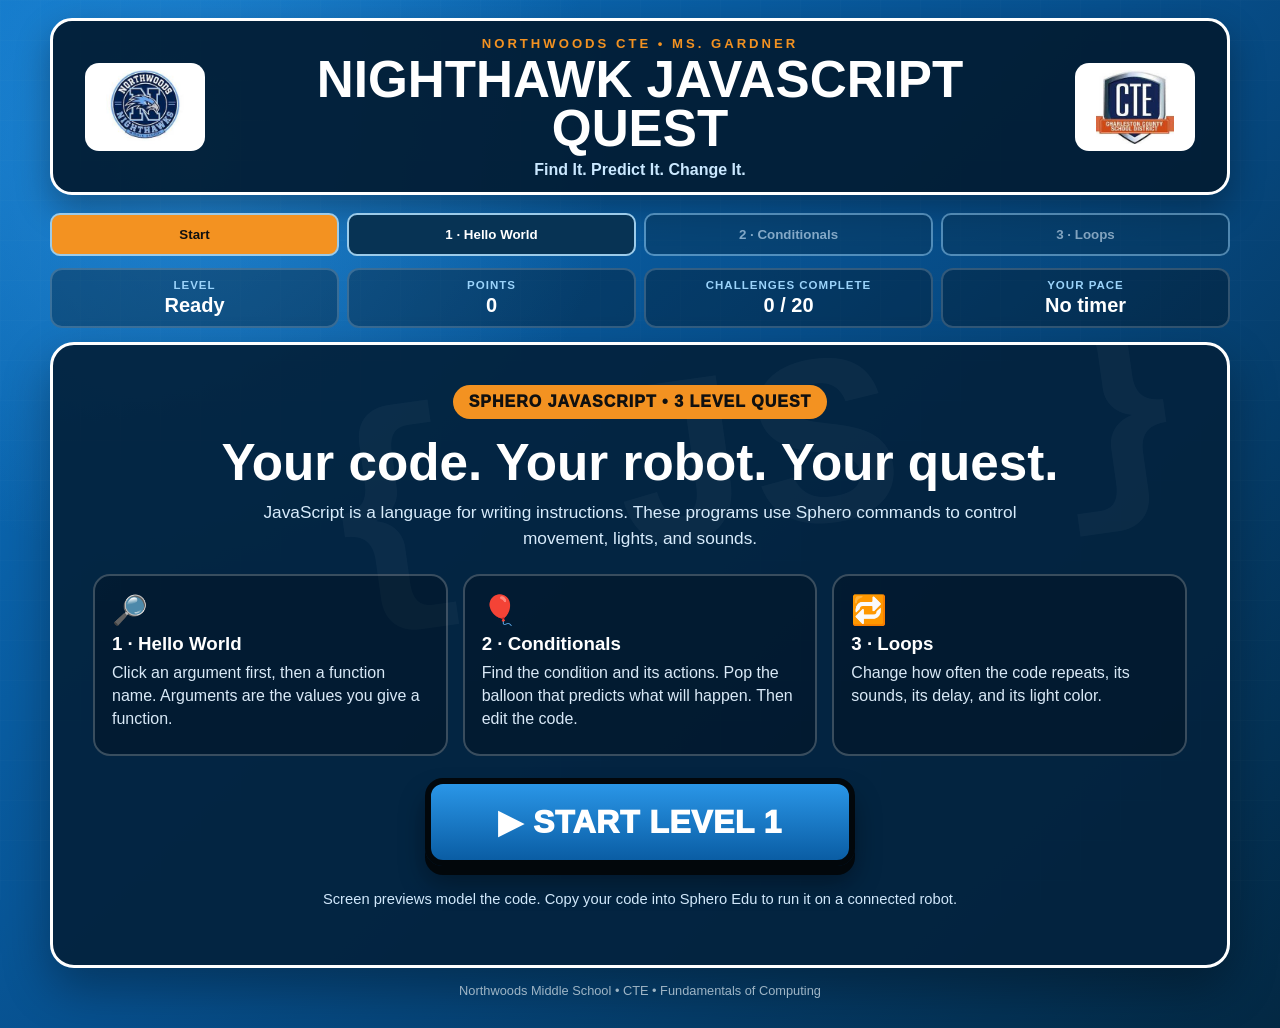
==== Preview.html @ 7b6bb294 "Add files via upload" ====
<!DOCTYPE html>
<html lang="en"><head><meta charset="UTF-8"><meta name="viewport" content="width=device-width, initial-scale=1"><title>Nighthawk JavaScript Quest</title><style>:root {
  --blue:#116ab7; --blue2:#2a91df; --navy:#052d52; --deep:#031d35; --white:#fff;
  --silver:#dce8f3; --orange:#f39221; --green:#28be73; --red:#ec5353; --black:#050b12;
}
*{box-sizing:border-box} html,body{margin:0;min-height:100%;font-family:Arial,Helvetica,sans-serif}
body{color:var(--white);background:radial-gradient(circle at 15% 15%,rgba(54,157,235,.5),transparent 30%),linear-gradient(135deg,#0d74c5 0%,#07508e 48%,#032843 100%);min-height:100vh}
body:before{content:"";position:fixed;inset:0;pointer-events:none;opacity:.12;background-image:linear-gradient(rgba(255,255,255,.13) 1px,transparent 1px),linear-gradient(90deg,rgba(255,255,255,.13) 1px,transparent 1px);background-size:40px 40px}
.app-shell{width:min(1180px,95vw);margin:0 auto;padding:18px 0 30px;position:relative;z-index:1}
.brand-bar{display:grid;grid-template-columns:140px 1fr 140px;gap:20px;align-items:center;background:rgba(3,29,53,.94);border:3px solid #fff;border-radius:22px;padding:13px 22px;margin-bottom:18px;box-shadow:0 14px 35px rgba(0,0,0,.32)}
.brand-logo{width:120px;height:88px;object-fit:contain;background:#fff;border-radius:14px;padding:7px;justify-self:center}.brand-title{text-align:center}.eyebrow{font-size:.82rem;letter-spacing:3px;color:var(--orange);font-weight:900}.brand-title h1{font-size:clamp(2rem,4vw,3.5rem);line-height:.95;margin:4px 0}.brand-title p{margin:8px 0 0;color:#cae8ff;font-weight:800}
.screen{display:none}.screen.active{display:block;animation:fade .28s ease}.panel{position:relative;overflow:hidden;background:rgba(4,35,63,.95);border:3px solid #fff;border-radius:24px;padding:clamp(20px,3.5vw,40px);box-shadow:0 20px 48px rgba(0,0,0,.32)}
.hero-panel{text-align:center}.watermark{position:absolute;right:3%;top:0;font:900 clamp(8rem,19vw,16rem)/1 monospace;color:rgba(255,255,255,.035);transform:rotate(-8deg)}.hero-panel>*:not(.watermark){position:relative;z-index:1}.pill{display:inline-block;background:var(--orange);color:#101010;font-weight:1000;border-radius:999px;padding:8px 16px;letter-spacing:1px}.hero-panel h2,.result-panel h2{font-size:clamp(2rem,4vw,3.2rem);margin:14px 0 8px}.lead{max-width:760px;margin:0 auto 22px;color:#d8ecfc;font-size:1.08rem;line-height:1.5}
.how-grid{display:grid;grid-template-columns:repeat(3,1fr);gap:15px;text-align:left;margin:22px 0}.info-card{background:rgba(0,0,0,.25);border:2px solid rgba(255,255,255,.22);border-radius:17px;padding:17px}.info-icon{font-size:1.8rem}.info-card h3{margin:6px 0}.info-card p{color:#d9e9f7;line-height:1.42;margin:7px 0}code{background:#071622;color:#90d3ff;border:1px solid #3979a7;border-radius:6px;padding:2px 6px;font-weight:800}
.quest-roadmap{display:flex;align-items:center;justify-content:center;gap:12px;flex-wrap:wrap;margin:24px 0}.quest-roadmap>div{min-width:210px;background:rgba(0,0,0,.28);border:2px solid #7899b6;border-radius:14px;padding:12px}.quest-roadmap strong,.quest-roadmap span,.quest-roadmap small{display:block}.quest-roadmap strong{color:#8fd1ff;font-size:.8rem;letter-spacing:1px}.quest-roadmap span{font-weight:900;margin:4px 0}.quest-roadmap small{color:#c8deef}.quest-roadmap>b{font-size:1.7rem}
.primary-btn{min-width:min(430px,90%);border:6px solid #02070b;border-radius:18px;background:linear-gradient(#2a96e7,#0a5da4);color:#fff;font-size:clamp(1.35rem,2.8vw,2rem);font-weight:1000;padding:19px 42px;cursor:pointer;box-shadow:0 9px 0 #02070b,0 17px 26px rgba(0,0,0,.35);letter-spacing:.5px}.primary-btn:hover{filter:brightness(1.12);transform:translateY(-2px)}.pulse{animation:pulse 1.45s infinite}
.hud{display:grid;grid-template-columns:repeat(5,1fr);gap:8px;margin-bottom:14px}.hud.four{grid-template-columns:repeat(4,1fr)}.hud>div{background:rgba(0,0,0,.3);border:2px solid rgba(255,255,255,.18);border-radius:12px;text-align:center;padding:9px}.hud span,.hud strong{display:block}.hud span{color:#9bd3fa;font-size:.72rem;font-weight:900;letter-spacing:1px}.hud strong{font-size:1.25rem;margin-top:3px}
.level-heading{text-align:center;margin-bottom:14px}.level-heading h2{margin:10px 0 5px;font-size:clamp(1.6rem,3vw,2.5rem)}.level-heading p{margin:0 auto;color:#d6e8f7;max-width:840px;line-height:1.45}.level-heading.compact{margin-bottom:18px}
.tag-arena{height:min(520px,58vh);min-height:390px;position:relative;overflow:hidden;background:linear-gradient(rgba(6,30,53,.65),rgba(2,17,31,.9));border:4px solid #a9c8df;border-radius:20px}.arena-watermark{position:absolute;inset:0;display:flex;align-items:center;justify-content:space-around;opacity:.055;pointer-events:none}.arena-watermark img{max-width:30%;max-height:55%;object-fit:contain}.falling-tag{position:absolute;top:-80px;padding:12px 18px;border-radius:13px;background:linear-gradient(#eaf7ff,#bfe3fb);color:#062944;border:3px solid #06121d;font-family:Consolas,monospace;font-size:clamp(1.05rem,2vw,1.45rem);font-weight:1000;cursor:pointer;box-shadow:0 7px 0 #06121d,0 12px 18px rgba(0,0,0,.3);user-select:none;z-index:2;animation-name:fall;animation-timing-function:linear;animation-fill-mode:forwards}.falling-tag:hover{filter:brightness(1.08);transform:scale(1.05)}.falling-tag.hit{background:#4ad68f;color:#042517;transform:scale(1.3);opacity:0;transition:.22s}.falling-tag.wrong{background:#ef6868;color:#fff;animation:none!important;transform:rotate(8deg);opacity:0;transition:.35s}.pop-text{position:absolute;font-weight:1000;font-size:1.25rem;z-index:4;pointer-events:none;animation:floatAway .7s ease forwards}.countdown{position:absolute;inset:0;display:flex;align-items:center;justify-content:center;font-size:clamp(5rem,14vw,10rem);font-weight:1000;color:#fff;text-shadow:0 7px 0 #06121d;z-index:10;pointer-events:none}.time-track,.progress-track{height:13px;background:#07131d;border:2px solid #a9c8df;border-radius:999px;overflow:hidden;margin-top:11px}.time-bar,.progress-bar{height:100%;width:100%;background:linear-gradient(90deg,#2cd07f,#42a8ec);transition:width .25s linear}
.code-board{background:#071622;border:4px solid #7995aa;border-radius:18px;padding:24px;max-width:900px;margin:0 auto;box-shadow:inset 0 0 30px rgba(0,0,0,.4)}.code-line{display:flex;flex-wrap:wrap;align-items:center;gap:4px;min-height:45px;padding-left:calc(var(--indent,0)*28px);font:700 clamp(1rem,2vw,1.3rem)/1.6 Consolas,monospace;color:#dbeeff}.code-text{white-space:pre}.code-token{border:2px solid #3a6887;background:#0c2a40;color:#8fd4ff;border-radius:8px;padding:3px 8px;cursor:pointer;font:inherit}.code-token:hover{background:#174a6b;transform:translateY(-1px)}.code-token.correct{background:#1d704c;border-color:#62e2a5;color:#fff}.code-token.wrong{background:#922f35;border-color:#ff8b91;color:#fff}.feedback{min-height:38px;text-align:center;margin-top:14px;font-size:1.08rem;font-weight:900}.feedback.good{color:#6ff2b1}.feedback.bad{color:#ff9696}
.builder-layout{display:grid;grid-template-columns:1.1fr .9fr;gap:18px}.mini-title{text-align:center;color:#a9dafc;letter-spacing:1px}.build-slots,.tile-bank{min-height:300px;background:#071622;border:3px solid #718da2;border-radius:17px;padding:18px}.build-slot{min-height:48px;margin:7px 0;border:2px dashed #5e829c;border-radius:9px;display:flex;align-items:center;padding:7px 12px;font:800 1.05rem Consolas,monospace;color:#b9d8ed}.build-slot.filled{border-style:solid;border-color:#2f86bd;background:#0d2e45;color:#aee1ff}.build-slot.static{border-style:solid;border-color:#314f63;color:#e9f6ff;background:#091d2b}.tile-bank{display:flex;align-content:flex-start;justify-content:center;gap:10px;flex-wrap:wrap}.code-tile{background:linear-gradient(#e9f7ff,#b9def6);color:#052844;border:3px solid #06121d;border-radius:11px;box-shadow:0 5px 0 #06121d;padding:12px 16px;font:900 1.05rem Consolas,monospace;cursor:pointer}.code-tile:hover{transform:translateY(-2px)}.code-tile.used{opacity:.22;pointer-events:none;box-shadow:none}.builder-actions{display:flex;justify-content:center;gap:10px;margin-top:10px}.small-btn{background:#173d59;color:white;border:2px solid #87b3d0;border-radius:10px;padding:9px 14px;font-weight:900;cursor:pointer}
.result-panel{text-align:center;max-width:900px;margin:0 auto}.result-icon{font-size:4.5rem}.result-stats{display:grid;grid-template-columns:repeat(3,1fr);gap:12px;margin:24px 0}.result-stats.four{grid-template-columns:repeat(4,1fr)}.result-stats>div{background:rgba(0,0,0,.28);border:2px solid #6b8ca5;border-radius:14px;padding:16px}.result-stats span,.result-stats strong{display:block}.result-stats span{color:#a9d9fa}.result-stats strong{font-size:1.6rem;margin-top:4px}.mastery-box{background:rgba(0,0,0,.25);border:2px solid #6f91aa;border-radius:15px;padding:14px;margin:20px 0 26px}.mastery-box h3{margin:0 0 8px}.mastery-box p{margin:0;color:#d8eafb;line-height:1.5}footer{text-align:center;padding:15px 0 0;color:#b9d3e6;font-size:.8rem}
@keyframes fall{from{top:-80px}to{top:calc(100% + 90px)}}@keyframes floatAway{0%{opacity:1;transform:translateY(0) scale(.8)}100%{opacity:0;transform:translateY(-65px) scale(1.35)}}@keyframes pulse{0%,100%{transform:scale(1);box-shadow:0 9px 0 #02070b,0 0 0 rgba(60,168,240,0)}50%{transform:scale(1.04);box-shadow:0 9px 0 #02070b,0 0 28px rgba(74,178,245,.85)}}@keyframes fade{from{opacity:0;transform:translateY(8px)}to{opacity:1;transform:none}}
@media(max-width:800px){.brand-bar{grid-template-columns:85px 1fr 85px;padding:10px}.brand-logo{width:76px;height:64px}.how-grid{grid-template-columns:1fr}.hud,.hud.four{grid-template-columns:repeat(2,1fr)}.builder-layout{grid-template-columns:1fr}.result-stats,.result-stats.four{grid-template-columns:repeat(2,1fr)}.tag-arena{height:55vh}.quest-roadmap>b{display:none}.primary-btn{min-width:90%}}
</style><style>[hidden]{display:none!important}.level-nav{display:flex;gap:8px;flex-wrap:wrap;margin:12px 0}.level-nav button,.actions button{cursor:pointer}.level-nav button{flex:1;background:#073354;border:2px solid #9ccbe9;color:white;border-radius:10px;padding:12px;font-weight:800}.level-nav button.active{background:#f39221;color:#101010}.level-nav button:disabled{opacity:.5;cursor:default}button:focus-visible,a:focus-visible,textarea:focus-visible,input:focus-visible,select:focus-visible{outline:3px solid #ffd65c;outline-offset:4px}.note{font-size:.92rem;color:#d1e8fb;line-height:1.5;margin-top:22px}.actions{display:flex;gap:12px;justify-content:center;flex-wrap:wrap;margin-top:20px}.actions .primary-btn{min-width:240px;font-size:1.25rem;padding:12px 22px;border-width:4px}.prompt{font-size:1.22rem;font-weight:800;background:#103d59;border-left:5px solid #f39221;border-radius:8px;padding:16px;margin:18px 0}.code-board{max-width:none;padding:20px;overflow-x:auto}.line{white-space:pre;min-height:38px;font:600 clamp(.87rem,1.5vw,1.08rem)/2 Consolas,monospace;display:block}.line-no{display:inline-block;width:30px;color:#7692a5;font-size:.85rem;user-select:none}.token{font:inherit;background:transparent;border:1px solid transparent;border-radius:5px;color:#dbeeff;padding:2px 4px;cursor:pointer}.token:hover{background:#164e6b;border-color:#9bd7ff}.token.correct{background:#185438;border-color:#65eba9}.token.wrong{background:#77313a;border-color:#ffadb3}.token.fn{color:#8ed7ff}.token.arg{color:#ffe59a}.token.kw{color:#f6a7ee}.concept{display:flex;gap:12px;flex-wrap:wrap;margin:18px 0}.concept>div{flex:1;min-width:200px;padding:15px;background:#071f32;border:1px solid #648eab;border-radius:12px;line-height:1.5}.concept strong{color:#ffd57f}.balloon-arena{position:relative;display:grid;grid-template-columns:repeat(3,1fr);gap:24px;padding:30px 20px 46px;background:#061e33;border:3px solid #88b0cb;border-radius:18px;margin-top:18px;overflow:hidden}.balloon-arena:before{content:"";position:absolute;inset:0;background:url([data-uri]) no-repeat 12% center/140px,url([data-uri]) no-repeat 90% center/140px;opacity:.055;pointer-events:none}.balloon{position:relative;min-height:158px;border:3px solid #d4eefe;border-radius:50% 50% 46% 46%;background:radial-gradient(circle at 30% 20%,#b7edff,#258fde 50%,#095487);color:white;padding:22px 20px;font:800 1rem/1.45 Arial;cursor:pointer;box-shadow:0 9px 20px #0006}.balloon:nth-child(2){background:radial-gradient(circle at 30% 20%,#ffb4ab,#d34c4e 50%,#831e40)}.balloon:nth-child(3){background:radial-gradient(circle at 30% 20%,#ffe8b3,#ca8b24 50%,#885d13)}.balloon:after{content:"";position:absolute;bottom:-29px;left:50%;height:25px;border-left:2px solid #cde7fa}.balloon:hover{transform:translateY(-4px)}.balloon.popped{background:#176941;transform:scale(.96);border-color:#7cf1b0}.balloon.wrong{border-color:#ff9696}.lab-grid{display:grid;grid-template-columns:1.3fr 1fr;gap:20px}.lab-card{background:#071f32;border:2px solid #648eab;border-radius:16px;padding:20px}.lab-card h3{margin:0 0 12px}textarea.editor{width:100%;min-height:295px;font:500 .97rem/1.7 Consolas,monospace;tab-size:2;resize:vertical;background:#061420;color:#e1efff;border:2px solid #83a9c5;border-radius:10px;padding:14px;white-space:pre}label{display:block;line-height:1.5;margin:10px 0 6px}input,select{font:inherit;border-radius:6px;padding:8px;border:2px solid #6a96b4;background:#08243a;color:#fff;max-width:100%}.fields{display:grid;grid-template-columns:repeat(2,1fr);gap:10px}.fields input{width:100%}.tasks{padding-left:24px;line-height:1.55}.tasks li{padding:6px 4px}.tasks .complete{color:#77edb0}.stage{position:relative;background:linear-gradient(#0e4166,#031a2e);min-height:160px;border:2px solid #80adcc;border-radius:15px;margin:12px 0;padding:20px;text-align:center}.robot{width:75px;height:75px;border:3px solid #fff;border-radius:50%;margin:0 auto 15px;box-shadow:inset -10px -12px 15px #0007,0 0 24px #55bfff77;background:#e7f6ff;display:grid;place-items:center;font:800 1rem Consolas;color:#08243a;transition:background .3s}.robot.rolling{animation:robot-roll 1s ease-in-out infinite}.sim-log{white-space:pre-wrap;color:#c9eaff;line-height:1.6;max-height:240px;overflow:auto;font:.92rem/1.6 Consolas,monospace}.lab-error{color:#ffb1b1;min-height:25px;line-height:1.5}.source-links{font-size:.9rem;line-height:1.7}.source-links a{color:#a9dcff}.quiz-counter{color:#a9dcff;font-weight:800}.loop-progress{display:flex;gap:8px;justify-content:center;flex-wrap:wrap}.loop-dot{background:#17415a;border:2px solid #779eb9;border-radius:50%;width:34px;height:34px;display:grid;place-items:center}.loop-dot.done{background:#237b50;border-color:#8aedb5}#reflection{width:100%;background:#061c30;color:#fff;border:2px solid #8db6d3;border-radius:9px;padding:12px;font:inherit}button:disabled{cursor:default;opacity:.6}@keyframes robot-roll{50%{transform:translateX(35px) rotate(35deg)}}@media(max-width:800px){.lab-grid{grid-template-columns:1fr}.balloon-arena{gap:10px;padding:25px 10px 38px}.balloon{font-size:.85rem;min-height:155px;padding:15px 8px}.brand-bar{gap:8px;grid-template-columns:60px 1fr 60px}.brand-logo{width:56px;height:56px}.brand-title h1{font-size:1.6rem}.eyebrow{letter-spacing:1px;font-size:.6rem}}@media(max-width:470px){.balloon-arena{grid-template-columns:1fr;gap:32px}.balloon{min-height:105px;border-radius:45%}.fields{grid-template-columns:1fr}}@media(prefers-reduced-motion:reduce){*,*:before,*:after{animation:none!important;transition:none!important}}
</style></head>
<body><main class="app-shell">
<header class="brand-bar"><img class="brand-logo" src="[data-uri]" alt="Northwoods Nighthawks"><div class="brand-title"><span class="eyebrow">NORTHWOODS CTE • MS. GARDNER</span><h1>NIGHTHAWK JAVASCRIPT QUEST</h1><p>Find It. Predict It. Change It.</p></div><img class="brand-logo" src="[data-uri]" alt="Career and Technical Education"></header>
<nav class="level-nav" aria-label="Quest levels"><button data-level="0">Start</button><button data-level="1">1 · Hello World</button><button data-level="2">2 · Conditionals</button><button data-level="3">3 · Loops</button></nav>
<div class="hud four"><div><span>LEVEL</span><strong id="levelStat">Ready</strong></div><div><span>POINTS</span><strong id="score">0</strong></div><div><span>CHALLENGES COMPLETE</span><strong id="done">0 / 20</strong></div><div><span>YOUR PACE</span><strong>No timer</strong></div></div>
<section id="home" class="panel hero-panel"><div class="watermark" aria-hidden="true">{ JS }</div><span class="pill">SPHERO JAVASCRIPT • 3 LEVEL QUEST</span><h2>Your code. Your robot. Your quest.</h2><p class="lead">JavaScript is a language for writing instructions. These programs use Sphero commands to control movement, lights, and sounds.</p><div class="how-grid"><article class="info-card"><div class="info-icon">🔎</div><h3>1 · Hello World</h3><p>Click an argument first, then a function name. Arguments are the values you give a function.</p></article><article class="info-card"><div class="info-icon">🎈</div><h3>2 · Conditionals</h3><p>Find the condition and its actions. Pop the balloon that predicts what will happen. Then edit the code.</p></article><article class="info-card"><div class="info-icon">🔁</div><h3>3 · Loops</h3><p>Change how often the code repeats, its sounds, its delay, and its light color.</p></article></div><button class="primary-btn" id="start">▶ START LEVEL 1</button><p class="note">Screen previews model the code. Copy your code into Sphero Edu to run it on a connected robot.</p></section>
<section id="lesson" class="panel" hidden><div class="level-heading"><span class="pill" id="levelPill"></span><h2 id="title"></h2><p id="intro"></p></div><div id="content"></div><p id="feedback" class="feedback" role="status" aria-live="polite"></p><div class="actions"><button id="next" class="primary-btn" hidden>Continue</button></div></section>
<section id="finish" class="panel result-panel" hidden><div class="result-icon">🏆</div><span class="pill">QUEST COMPLETE</span><h2>Nighthawk Code Creator!</h2><p>You identified arguments and functions, predicted conditional actions, and modified a loop.</p><div class="result-stats"><div><span>Points</span><strong id="finalScore"></strong></div><div><span>Completed</span><strong>20 / 20</strong></div><div><span>Levels</span><strong>3 / 3</strong></div></div><div class="mastery-box"><h3>Test it on your robot</h3><p>Copy a program into the JavaScript canvas in Sphero Edu. Aim your robot, predict its behavior, then run the program and compare.</p></div><label for="reflection">Exit ticket: Which code change affected the behavior the most? Explain why.</label><textarea id="reflection" rows="3" placeholder="My change was… It changed the behavior because…"></textarea><div class="actions"><button id="downloadResults" class="small-btn">Download my results</button><button id="restart" class="small-btn">Restart quest</button></div></section>
<footer>Northwoods Middle School • CTE • Fundamentals of Computing</footer></main><script>'use strict';
const $=id=>document.getElementById(id);
const hello="async function startProgram() {\n  await scrollMatrixText('Hello world!', { r: 43, g: 211, b: 255 }, 15, true);\n}";
const conditional="async function startProgram() {\n  if (getSpeed() < 1) {\n    await roll(0, 72, 3);\n  } else {\n    setMainLed({ r: 2, g: 54, b: 255 });\n  }\n}";
const loop="async function startProgram() {\n  for (var count = 0; count < 3; count++) {\n    await Sound.Animal.play(true);\n    await delay(2);\n  }\n}";
let state={level:0,unlocked:1,completed:new Set(),step:0},simTimer=null;
const esc=s=>String(s).replace(/[&<>"']/g,c=>({'&':'&amp;','<':'&lt;','>':'&gt;','"':'&quot;',"'":'&#39;'}[c]));
function stopSim(){clearTimeout(simTimer);simTimer=null;}
function feedback(text,good=true){$('feedback').textContent=text;$('feedback').className='feedback '+(good?'good':'bad');}
function award(id){state.completed.add(id);updateHud();}
function updateHud(){ $('score').textContent=state.completed.size*100;$('done').textContent=state.completed.size+' / 20';$('levelStat').textContent=state.level||'Ready'; document.querySelectorAll('[data-level]').forEach(b=>{b.disabled=Number(b.dataset.level)>state.unlocked;b.classList.toggle('active',Number(b.dataset.level)===state.level);});}
function openLevel(level){stopSim();state.level=level;state.step=0;$('home').hidden=level!==0;$('lesson').hidden=level===0;$('finish').hidden=true;$('next').hidden=true;feedback('');updateHud();if(!level)return; const titles=['','Hello World','Conditionals','Loops'];$('title').textContent=titles[level];$('levelPill').textContent='LEVEL '+level+' · '+['','CODE DETECTIVE','PREDICT & MODIFY','LOOP LAB'][level];$('intro').textContent=['','An argument is a value inside a function call. A function performs a task. Click the code to investigate.','An if/else checks a condition once. If it is true, one action runs. Otherwise, the else action runs.','A for loop repeats the commands inside its braces. Change the code to change the behavior.'][level];if(level===1)renderHello();if(level===2)renderConditional();if(level===3)renderLoop();}
function token(text,id,kind=''){return `<button class="token ${kind}" data-token="${id}" aria-label="Code: ${esc(text)}">${esc(text)}</button>`;}
function line(n,content){return `<div class="line"><span class="line-no" aria-hidden="true">${n}</span>${content}</div>`;}
function bindTokens(answer,onCorrect,explanation,hint){let locked=false;$('codeBoard').querySelectorAll('[data-token]').forEach(b=>b.onclick=()=>{if(locked)return;if(b.dataset.token===answer){locked=true;b.classList.add('correct');feedback(explanation);onCorrect();$('next').hidden=false;$('next').textContent='Next challenge →';}else{b.classList.add('wrong');feedback(hint,false);}});}
const helloChallenges=[
 ['Click the argument that contains the message.','message','Yes! The string \'Hello world!\' is the message argument.','Look for the text inside quotation marks.'],
 ['Now click the function name that scrolls the message.','scroll','Yes! scrollMatrixText is the function that displays scrolling text.','Find the name immediately before the message and its parentheses.'],
 ['Click the argument that sets the text color.','color','Yes! The entire { r: 43, g: 211, b: 255 } object is one color argument.','Find the group of red, green, and blue values inside braces.'],
 ['Click the number argument 15.','rate','Yes! 15 is a number argument controlling the scroll timing.','Click 15 inside the scrollMatrixText call.'],
 ['Click the boolean argument. A boolean is true or false.','wait','Yes! true is a boolean argument.','Look for the word true.'],
 ['Click the name of the function defined at the start of this program.','start','Yes! startProgram is the function Sphero Edu runs when the program starts.','Look beside the keyword function on line 1.']
];
function renderHello(){const [prompt,answer,explanation,hint]=helloChallenges[state.step];$('content').innerHTML=`<div class="concept"><div><strong>Function</strong><br>A named task, such as scrolling a message.</div><div><strong>Argument</strong><br>A value supplied to that task, such as the message or color.</div></div><p class="quiz-counter">Challenge ${state.step+1} of 6</p><p class="prompt">${prompt}</p><div class="code-board" id="codeBoard">${line(1,token('async','async','kw')+' '+token('function','function','kw')+' '+token('startProgram','start','fn')+'() {')}${line(2,'  '+token('await','await','kw')+' '+token('scrollMatrixText','scroll','fn')+'('+token("'Hello world!'",'message','arg')+', '+token('{ r: 43, g: 211, b: 255 }','color','arg')+', '+token('15','rate','arg')+', '+token('true','wait','arg')+');')}${line(3,'}')}</div>`;bindTokens(answer,()=>award('hello'+state.step),explanation,hint);$('next').onclick=()=>{feedback('');$('next').hidden=true;if(++state.step<6)renderHello();else{state.unlocked=2;openLevel(2);}};}
const conditionalClicks=[['Click the condition that decides which action runs.','condition','getSpeed() < 1 asks whether the current speed is less than 1.'],['Click the action that runs when the condition is true.','then','This is the “then” action: roll at heading 0°, speed 72, for 3 seconds. JavaScript uses braces instead of a then keyword.'],['Click the action that runs when the condition is false.','else','The else action sets the main LED to blue: r 2, g 54, b 255.']];
const predictions=[
 {q:'The robot is stopped. getSpeed() returns 0. What happens?',answer:0,why:'0 < 1 is true, so the robot rolls at heading 0°, speed 72, for 3 seconds.'},
 {q:'The robot is moving. getSpeed() returns 72. What happens?',answer:1,why:'72 < 1 is false, so the main LED turns blue. This branch does not give a new roll command.'},
 {q:'getSpeed() returns exactly 1. What happens?',answer:1,why:'1 is not less than 1. The condition is false, so the else action sets the main LED to blue.'}
];
function conditionalBoard(){return line(1,'async function startProgram() {')+line(2,'  if ('+token('getSpeed() < 1','condition','arg')+') {')+line(3,'    '+token('await roll(0, 72, 3);','then','fn'))+line(4,'  } else {')+line(5,'    '+token('setMainLed({ r: 2, g: 54, b: 255 });','else','fn'))+line(6,'  }')+line(7,'}');}
function renderConditional(){if(state.step>=6){renderConditionalLab();return;}if(state.step<3){const [prompt,answer,why]=conditionalClicks[state.step];$('content').innerHTML=`<p class="quiz-counter">Code detective ${state.step+1} of 3</p><p class="prompt">${prompt}</p><div class="code-board" id="codeBoard">${conditionalBoard()}</div>`;bindTokens(answer,()=>award('conditionalClick'+state.step),why,'Think: check the condition, then choose the matching action.');}else{const q=predictions[state.step-3];$('content').innerHTML=`<div class="code-board"><pre>${esc(conditional)}</pre></div><p class="quiz-counter">Balloon prediction ${state.step-2} of 3</p><p class="prompt">${q.q}</p><div class="balloon-arena">${['Roll: heading 0°, speed 72, duration 3 seconds','Set the main LED to blue','Run both actions, one after the other'].map((t,i)=>`<button class="balloon" data-choice="${i}">${t}</button>`).join('')}</div>`;let locked=false;document.querySelectorAll('[data-choice]').forEach(b=>b.onclick=()=>{if(locked)return;if(+b.dataset.choice===q.answer){locked=true;b.classList.add('popped');b.textContent='✓ '+b.textContent;award('prediction'+state.step);feedback(q.why);$('next').hidden=false;$('next').textContent='Next challenge →';}else{b.classList.add('wrong');feedback('Try again. Compare the current speed with 1. Only one branch runs.',false);}});}$('next').onclick=()=>{feedback('');$('next').hidden=true;state.step++;renderConditional();};}
function labMarkup(kind,tasks,extras){return `<div class="lab-grid"><div class="lab-card"><h3>DO: Explore and modify</h3><ol class="tasks">${tasks.map((t,i)=>`<li id="task${i}">${t}</li>`).join('')}</ol><label for="editor">JavaScript editor</label><textarea id="editor" class="editor" spellcheck="false" autocapitalize="off" aria-describedby="editorHelp"></textarea><p id="editorHelp" class="note">Edit the code directly, then preview and check. This lab supports the commands shown in this example.</p><div class="actions"><button class="small-btn" id="run">▶ Preview & check</button><button class="small-btn" id="resetCode">Reset code</button><button class="small-btn" id="copy">Copy code</button><button class="small-btn" id="downloadCode">Download code</button></div><p class="lab-error" id="labError" role="status" aria-live="polite"></p></div><div class="lab-card"><h3>Behavior preview</h3>${extras}<div class="stage"><div class="robot" id="robot" aria-label="Robot preview">BOLT</div><div id="simLabel">Ready to preview</div></div><div class="sim-log" id="simLog" role="status" aria-live="polite"></div><div id="loopProgress" class="loop-progress"></div><p class="note">This is a screen model. Actual motion depends on aiming and the surface. Sound plays through the programming device in Sphero Edu.</p><p class="source-links">Reference: <a href="https://sites.google.com/sphero.com/sphero-edu-javascript-wiki/sounds" target="_blank" rel="noopener">Sphero sounds</a> · <a href="https://sites.google.com/sphero.com/sphero-edu-javascript-wiki/movement" target="_blank" rel="noopener">Movement</a> · <a href="https://sites.google.com/sphero.com/sphero-edu-javascript-wiki/lights" target="_blank" rel="noopener">Lights</a></p></div></div>`;}
function setupLab(kind,baseline,run){$('editor').value=baseline;$('run').onclick=()=>{stopSim();$('labError').textContent='';feedback('');try{run();}catch(e){$('labError').textContent=e.message;$('simLabel').textContent='Check your code';$('simLog').textContent='';$('robot').classList.remove('rolling');}};$('editor').addEventListener('keydown',e=>{if(e.key==='Tab'){e.preventDefault();const a=e.target.selectionStart,b=e.target.selectionEnd;e.target.setRangeText('  ',a,b,'end');}});$('resetCode').onclick=()=>{stopSim();$('editor').value=baseline;$('labError').textContent='';$('simLabel').textContent='Code reset. Completed challenges stay checked.';$('simLog').textContent='';$('robot').classList.remove('rolling');};$('copy').onclick=async()=>{try{await navigator.clipboard.writeText($('editor').value);$('labError').textContent='Code copied. Paste it into Sphero Edu.';}catch(e){$('editor').focus();$('editor').select();$('labError').textContent='Select the code and press Ctrl+C (or Command+C) to copy.';}};$('downloadCode').onclick=()=>download(kind+'.js',$('editor').value,'text/javascript');refreshTasks(kind);}
function refreshTasks(kind){const total=kind==='conditionalLab'?3:5;for(let i=0;i<total;i++){if(state.completed.has(kind+i)){$('task'+i).classList.add('complete');if(!$('task'+i).textContent.startsWith('✓'))$('task'+i).prepend('✓ ');}}if(Array.from({length:total},(_,i)=>state.completed.has(kind+i)).every(Boolean)){$('next').hidden=false;$('next').textContent=kind==='conditionalLab'?'Continue to Level 3 →':'Finish quest →';}}
function colorPattern(){return '\\{\\s*r\\s*:\\s*(\\d+)\\s*,\\s*g\\s*:\\s*(\\d+)\\s*,\\s*b\\s*:\\s*(\\d+)\\s*\\}';}
function validateColor(rgb){if(rgb.some(n=>n<0||n>255))throw Error('Color values must be between 0 and 255.');}
function parseConditional(code){const re=new RegExp('^\\s*async\\s+function\\s+startProgram\\(\\s*\\)\\s*\\{\\s*if\\s*\\(\\s*getSpeed\\(\\s*\\)\\s*(<=|>=|===|==|<|>)\\s*(-?\\d+(?:\\.\\d+)?)\\s*\\)\\s*\\{\\s*await\\s+roll\\(\\s*(-?\\d+(?:\\.\\d+)?)\\s*,\\s*(-?\\d+(?:\\.\\d+)?)\\s*,\\s*(\\d+(?:\\.\\d+)?)\\s*\\)\\s*;\\s*\\}\\s*else\\s*\\{\\s*setMainLed\\(\\s*'+colorPattern()+'\\s*\\)\\s*;\\s*\\}\\s*\\}\\s*$');const m=code.match(re);if(!m)throw Error('Keep the if/else structure shown above. Check parentheses, braces, commas, and semicolons. Edit the comparison, roll numbers, or RGB values.');const p={op:m[1],threshold:+m[2],heading:+m[3],speed:+m[4],duration:+m[5],rgb:m.slice(6,9).map(Number)};if(p.heading<0||p.heading>359||Math.abs(p.speed)>255||p.duration<=0||p.duration>30)throw Error('Use heading 0–359, speed -255–255, and duration above 0 up to 30 seconds for this preview.');validateColor(p.rgb);return p;}
function conditionResult(op,a,b){return {'<':a<b,'>':a>b,'<=':a<=b,'>=':a>=b,'===':a===b,'==':a===b}[op];}
function renderConditionalLab(){const tasks=['Modify the condition so only the <strong>else</strong> branch runs for a stopped robot (speed 0). Hint: make the test false.','Change all three roll arguments: <strong>direction, speed, and duration</strong>. Preview the if branch.','Change the <strong>main LED color</strong> in the else branch. Preview the else branch.'];$('content').innerHTML=labMarkup('conditional',tasks,'<label for="currentSpeed">Scenario: current robot speed</label><input id="currentSpeed" type="number" value="0" min="-255" max="255"><p class="note">The starting speed is a scenario input, not a code edit. The condition is checked once each time you run.</p>');setupLab('conditionalLab',conditional,()=>{const p=parseConditional($('editor').value),current=Number($('currentSpeed').value);if($('currentSpeed').value.trim()===''||!Number.isFinite(current)||Math.abs(current)>255)throw Error('Enter a current speed between -255 and 255.');const result=conditionResult(p.op,current,p.threshold);$('robot').classList.toggle('rolling',result);$('robot').style.background=result?'#e7f6ff':`rgb(${p.rgb.join(',')})`;$('simLabel').textContent=result?'IF branch: roll':'ELSE branch: main LED';$('simLog').textContent=`Check: ${current} ${p.op} ${p.threshold} → ${result}\n`+(result?`roll(${p.heading}, ${p.speed}, ${p.duration})\nDirection: ${p.heading}° relative to aim\nSpeed: ${p.speed}\nDuration: ${p.duration} seconds`:`Main LED: r ${p.rgb[0]}, g ${p.rgb[1]}, b ${p.rgb[2]}\nNo new roll command in this branch.`);if(!result&&current===0&&(p.op!=='<'||p.threshold!==1))award('conditionalLab0');if(result&&p.heading!==0&&p.speed!==72&&p.duration!==3)award('conditionalLab1');if(!result&&p.rgb.some((v,i)=>v!==[2,54,255][i]))award('conditionalLab2');refreshTasks('conditionalLab');feedback('Preview checked. Green tasks show changes you have demonstrated.');if(result)simTimer=setTimeout(()=>$('robot')?.classList.remove('rolling'),p.duration*1000);});$('next').onclick=()=>{state.unlocked=3;openLevel(3);};}
function parseLoop(code){const re=new RegExp('^\\s*async\\s+function\\s+startProgram\\(\\s*\\)\\s*\\{\\s*for\\s*\\(\\s*var\\s+count\\s*=\\s*0\\s*;\\s*count\\s*<\\s*(\\d+)\\s*;\\s*count\\s*\\+\\+\\s*\\)\\s*\\{\\s*await\\s+Sound\\.(Animal|Game\\.BonusSuper)\\.play\\(\\s*(true|false)\\s*\\)\\s*;\\s*(?:setMainLed\\(\\s*'+colorPattern()+'\\s*\\)\\s*;\\s*)?await\\s+delay\\(\\s*(\\d+(?:\\.\\d+)?)\\s*\\)\\s*;\\s*\\}\\s*\\}\\s*$');const m=code.match(re);if(!m)throw Error('Keep this loop structure. You can change the repeat count, Animal to Game.BonusSuper, true/false, delay, and add setMainLed between sound and delay. Check punctuation.');const p={count:+m[1],sound:m[2],wait:m[3]==='true',rgb:m[4]===undefined?null:m.slice(4,7).map(Number),delay:+m[7]};if(p.count<1||p.count>10||p.delay<0||p.delay>10)throw Error('For this screen preview, use 1–10 repetitions and a delay of 0–10 seconds.');if(p.rgb)validateColor(p.rgb);return p;}
function renderLoop(){const tasks=['Make the loop run <strong>five times</strong>.','Change <code>play(true)</code> to <code>play(false)</code>. Does the program wait for the sound to finish?','Change <code>await delay(2);</code> to <code>await delay(4);</code>. What changes?','Change <code>Sound.Animal.play</code> to <code>Sound.Game.BonusSuper.play</code>.','Between the sound and delay lines, add:<br><code>setMainLed({ r: 255, g: 210, b: 42 });</code><br>What happens to the light?'];$('content').innerHTML=labMarkup('loop',tasks,'<div class="concept"><div><strong>Read the loop</strong><br><code>count = 0</code> starts the counter.<br><code>count &lt; 3</code> repeats for 0, 1, 2.<br><code>count++</code> adds 1 each time.</div></div><p class="note">true waits for the sound to finish. false starts the sound and immediately continues. It does not mute the sound.</p>');setupLab('loopLab',loop,()=>{const p=parseLoop($('editor').value);if(p.count===5)award('loopLab0');if(!p.wait)award('loopLab1');if(p.delay===4)award('loopLab2');if(p.sound==='Game.BonusSuper')award('loopLab3');if(p.rgb&&p.rgb.join(',')==='255,210,42')award('loopLab4');refreshTasks('loopLab');$('robot').style.background='#e7f6ff';$('loopProgress').innerHTML=Array.from({length:p.count},(_,i)=>`<span class="loop-dot" id="dot${i}">${i+1}</span>`).join('');$('simLog').textContent=`${p.count} repetitions. Sound: ${p.sound==='Animal'?'random animal sound':'BonusSuper game sound'}.\n${p.wait?'Wait for sound to finish, then continue.':'Start sound and continue immediately.'}\nDelay: ${p.delay} seconds per repetition (${p.count*p.delay} seconds of delay in total).\nTiming preview is compressed. Sound duration is illustrative; no actual Sphero audio plays here.\n`;feedback('Your changes are checked. Watch the command order in the preview.');let iteration=0;function cycle(){if(iteration>=p.count){$('simLabel').textContent='Loop complete: '+p.count+' repetitions';return;}$('simLabel').textContent=`Repetition ${iteration+1} of ${p.count}: start sound`;$('simLog').textContent+=`\n${iteration+1}. Start ${p.sound} sound.`;const afterSound=()=>{if(p.rgb){$('robot').style.background=`rgb(${p.rgb.join(',')})`;$('simLog').textContent+=` Set main LED to RGB (${p.rgb.join(', ')}).`;}$('simLabel').textContent=`Repetition ${iteration+1}: delay ${p.delay} seconds`;$('simLog').textContent+=` Delay ${p.delay}s.`;$('dot'+iteration).classList.add('done');iteration++;simTimer=setTimeout(cycle,Math.max(180,p.delay*200));};if(p.wait){$('simLog').textContent+=' Wait until sound finishes.';simTimer=setTimeout(afterSound,600);}else{afterSound();}}cycle();});$('next').onclick=finish;}
function finish(){stopSim();$('lesson').hidden=true;$('home').hidden=true;$('finish').hidden=false;$('finalScore').textContent=state.completed.size*100;$('levelStat').textContent='Complete';}
function download(name,text,type='text/plain'){const url=URL.createObjectURL(new Blob([text],{type}));const a=document.createElement('a');a.href=url;a.download=name;document.body.appendChild(a);a.click();a.remove();setTimeout(()=>URL.revokeObjectURL(url),1000);}
$('start').onclick=()=>openLevel(1);document.querySelectorAll('[data-level]').forEach(b=>b.onclick=()=>openLevel(+b.dataset.level));$('restart').onclick=()=>{state={level:0,unlocked:1,completed:new Set(),step:0};$('reflection').value='';openLevel(0);};$('downloadResults').onclick=()=>download('javascript-quest-results.txt',`Nighthawk JavaScript Quest\nPoints: ${state.completed.size*100}\nCompleted: ${state.completed.size} / 20\n\nExit ticket:\n${$('reflection').value}`);updateHud();
</script></body></html>
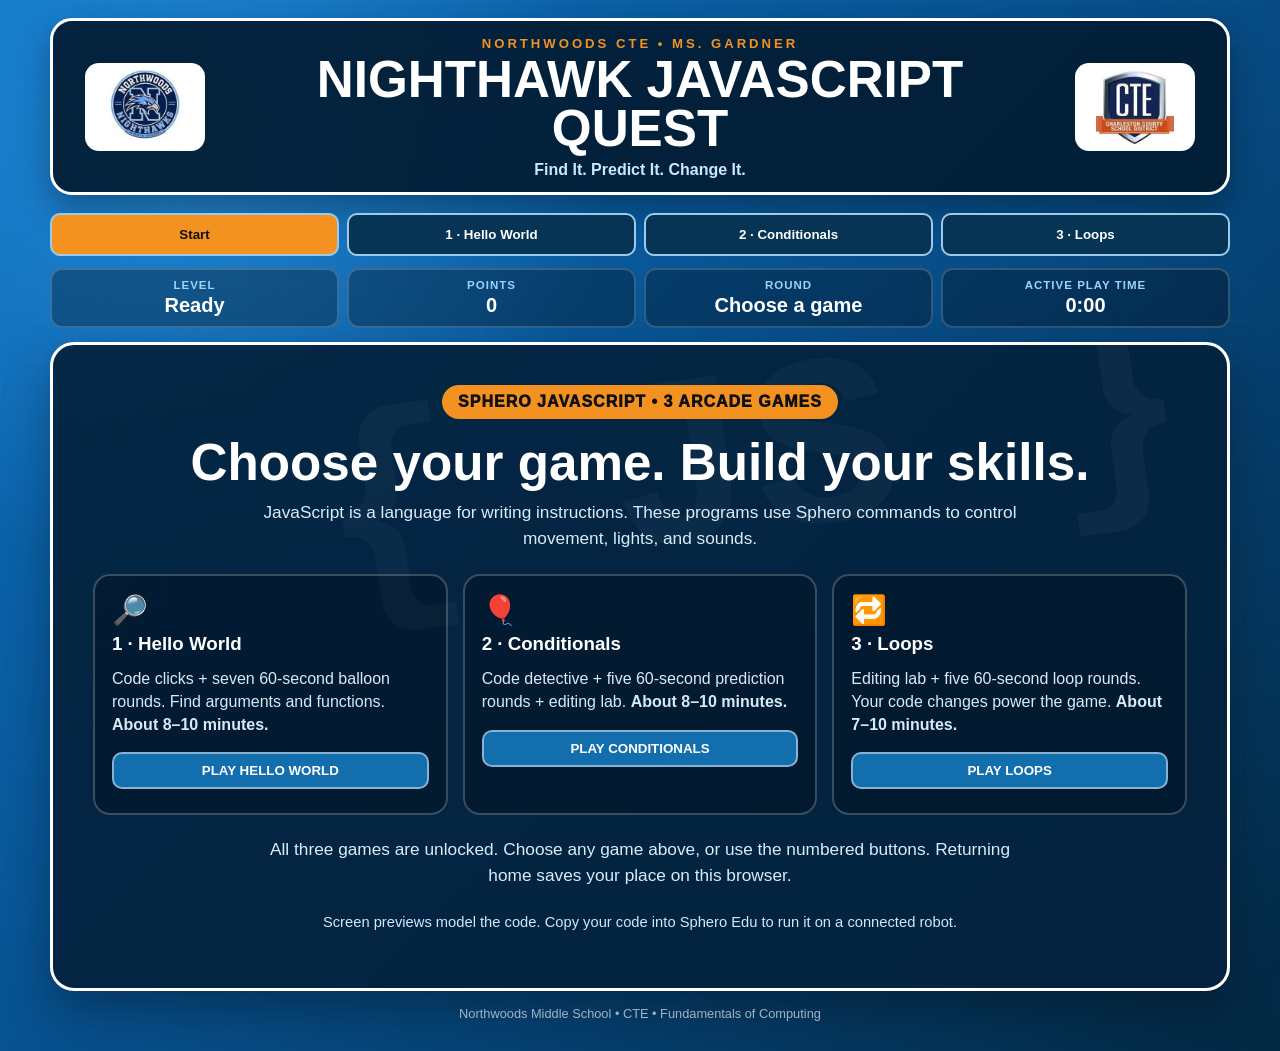
==== commit 6c965d06: "Add files via upload" ====
--- a/Preview.html
+++ b/Preview.html
@@ -23,14 +23,17 @@
 @keyframes fall{from{top:-80px}to{top:calc(100% + 90px)}}@keyframes floatAway{0%{opacity:1;transform:translateY(0) scale(.8)}100%{opacity:0;transform:translateY(-65px) scale(1.35)}}@keyframes pulse{0%,100%{transform:scale(1);box-shadow:0 9px 0 #02070b,0 0 0 rgba(60,168,240,0)}50%{transform:scale(1.04);box-shadow:0 9px 0 #02070b,0 0 28px rgba(74,178,245,.85)}}@keyframes fade{from{opacity:0;transform:translateY(8px)}to{opacity:1;transform:none}}
 @media(max-width:800px){.brand-bar{grid-template-columns:85px 1fr 85px;padding:10px}.brand-logo{width:76px;height:64px}.how-grid{grid-template-columns:1fr}.hud,.hud.four{grid-template-columns:repeat(2,1fr)}.builder-layout{grid-template-columns:1fr}.result-stats,.result-stats.four{grid-template-columns:repeat(2,1fr)}.tag-arena{height:55vh}.quest-roadmap>b{display:none}.primary-btn{min-width:90%}}
 </style><style>[hidden]{display:none!important}.level-nav{display:flex;gap:8px;flex-wrap:wrap;margin:12px 0}.level-nav button,.actions button{cursor:pointer}.level-nav button{flex:1;background:#073354;border:2px solid #9ccbe9;color:white;border-radius:10px;padding:12px;font-weight:800}.level-nav button.active{background:#f39221;color:#101010}.level-nav button:disabled{opacity:.5;cursor:default}button:focus-visible,a:focus-visible,textarea:focus-visible,input:focus-visible,select:focus-visible{outline:3px solid #ffd65c;outline-offset:4px}.note{font-size:.92rem;color:#d1e8fb;line-height:1.5;margin-top:22px}.actions{display:flex;gap:12px;justify-content:center;flex-wrap:wrap;margin-top:20px}.actions .primary-btn{min-width:240px;font-size:1.25rem;padding:12px 22px;border-width:4px}.prompt{font-size:1.22rem;font-weight:800;background:#103d59;border-left:5px solid #f39221;border-radius:8px;padding:16px;margin:18px 0}.code-board{max-width:none;padding:20px;overflow-x:auto}.line{white-space:pre;min-height:38px;font:600 clamp(.87rem,1.5vw,1.08rem)/2 Consolas,monospace;display:block}.line-no{display:inline-block;width:30px;color:#7692a5;font-size:.85rem;user-select:none}.token{font:inherit;background:transparent;border:1px solid transparent;border-radius:5px;color:#dbeeff;padding:2px 4px;cursor:pointer}.token:hover{background:#164e6b;border-color:#9bd7ff}.token.correct{background:#185438;border-color:#65eba9}.token.wrong{background:#77313a;border-color:#ffadb3}.token.fn{color:#8ed7ff}.token.arg{color:#ffe59a}.token.kw{color:#f6a7ee}.concept{display:flex;gap:12px;flex-wrap:wrap;margin:18px 0}.concept>div{flex:1;min-width:200px;padding:15px;background:#071f32;border:1px solid #648eab;border-radius:12px;line-height:1.5}.concept strong{color:#ffd57f}.balloon-arena{position:relative;display:grid;grid-template-columns:repeat(3,1fr);gap:24px;padding:30px 20px 46px;background:#061e33;border:3px solid #88b0cb;border-radius:18px;margin-top:18px;overflow:hidden}.balloon-arena:before{content:"";position:absolute;inset:0;background:url([data-uri]) no-repeat 12% center/140px,url([data-uri]) no-repeat 90% center/140px;opacity:.055;pointer-events:none}.balloon{position:relative;min-height:158px;border:3px solid #d4eefe;border-radius:50% 50% 46% 46%;background:radial-gradient(circle at 30% 20%,#b7edff,#258fde 50%,#095487);color:white;padding:22px 20px;font:800 1rem/1.45 Arial;cursor:pointer;box-shadow:0 9px 20px #0006}.balloon:nth-child(2){background:radial-gradient(circle at 30% 20%,#ffb4ab,#d34c4e 50%,#831e40)}.balloon:nth-child(3){background:radial-gradient(circle at 30% 20%,#ffe8b3,#ca8b24 50%,#885d13)}.balloon:after{content:"";position:absolute;bottom:-29px;left:50%;height:25px;border-left:2px solid #cde7fa}.balloon:hover{transform:translateY(-4px)}.balloon.popped{background:#176941;transform:scale(.96);border-color:#7cf1b0}.balloon.wrong{border-color:#ff9696}.lab-grid{display:grid;grid-template-columns:1.3fr 1fr;gap:20px}.lab-card{background:#071f32;border:2px solid #648eab;border-radius:16px;padding:20px}.lab-card h3{margin:0 0 12px}textarea.editor{width:100%;min-height:295px;font:500 .97rem/1.7 Consolas,monospace;tab-size:2;resize:vertical;background:#061420;color:#e1efff;border:2px solid #83a9c5;border-radius:10px;padding:14px;white-space:pre}label{display:block;line-height:1.5;margin:10px 0 6px}input,select{font:inherit;border-radius:6px;padding:8px;border:2px solid #6a96b4;background:#08243a;color:#fff;max-width:100%}.fields{display:grid;grid-template-columns:repeat(2,1fr);gap:10px}.fields input{width:100%}.tasks{padding-left:24px;line-height:1.55}.tasks li{padding:6px 4px}.tasks .complete{color:#77edb0}.stage{position:relative;background:linear-gradient(#0e4166,#031a2e);min-height:160px;border:2px solid #80adcc;border-radius:15px;margin:12px 0;padding:20px;text-align:center}.robot{width:75px;height:75px;border:3px solid #fff;border-radius:50%;margin:0 auto 15px;box-shadow:inset -10px -12px 15px #0007,0 0 24px #55bfff77;background:#e7f6ff;display:grid;place-items:center;font:800 1rem Consolas;color:#08243a;transition:background .3s}.robot.rolling{animation:robot-roll 1s ease-in-out infinite}.sim-log{white-space:pre-wrap;color:#c9eaff;line-height:1.6;max-height:240px;overflow:auto;font:.92rem/1.6 Consolas,monospace}.lab-error{color:#ffb1b1;min-height:25px;line-height:1.5}.source-links{font-size:.9rem;line-height:1.7}.source-links a{color:#a9dcff}.quiz-counter{color:#a9dcff;font-weight:800}.loop-progress{display:flex;gap:8px;justify-content:center;flex-wrap:wrap}.loop-dot{background:#17415a;border:2px solid #779eb9;border-radius:50%;width:34px;height:34px;display:grid;place-items:center}.loop-dot.done{background:#237b50;border-color:#8aedb5}#reflection{width:100%;background:#061c30;color:#fff;border:2px solid #8db6d3;border-radius:9px;padding:12px;font:inherit}button:disabled{cursor:default;opacity:.6}@keyframes robot-roll{50%{transform:translateX(35px) rotate(35deg)}}@media(max-width:800px){.lab-grid{grid-template-columns:1fr}.balloon-arena{gap:10px;padding:25px 10px 38px}.balloon{font-size:.85rem;min-height:155px;padding:15px 8px}.brand-bar{gap:8px;grid-template-columns:60px 1fr 60px}.brand-logo{width:56px;height:56px}.brand-title h1{font-size:1.6rem}.eyebrow{letter-spacing:1px;font-size:.6rem}}@media(max-width:470px){.balloon-arena{grid-template-columns:1fr;gap:32px}.balloon{min-height:105px;border-radius:45%}.fields{grid-template-columns:1fr}}@media(prefers-reduced-motion:reduce){*,*:before,*:after{animation:none!important;transition:none!important}}
+.arcade-top{display:flex;align-items:center;justify-content:space-between;gap:12px;flex-wrap:wrap;padding:12px;background:#061b2c;border:2px solid #86b9dc;border-radius:12px;font-weight:900;margin:12px 0}.arcade-top #roundTimer{font-size:1.4rem;color:#ffe096}.code-reference{border:2px solid #4a7c9b;background:#061723;border-radius:12px;padding:12px}.code-reference summary{cursor:pointer;color:#bce7ff;font-weight:800}.code-reference pre,.code-board pre{font:500 clamp(.8rem,1.5vw,1rem)/1.6 Consolas,monospace;white-space:pre-wrap;overflow-wrap:anywhere;margin:10px 0}.drop-arena{height:510px;position:relative;overflow:hidden;border:4px solid #abcfe7;border-radius:20px;background:linear-gradient(#0b3655,#031523);isolation:isolate}.drop-watermark{position:absolute;inset:0;opacity:.065;background:url([data-uri]) no-repeat 15% 50%/180px,url([data-uri]) no-repeat 85% 50%/180px;pointer-events:none}.drop-balloon{position:absolute;min-height:96px;border:3px solid #d8f1ff;border-radius:48% 48% 45% 45%;padding:20px 12px;color:#fff;background:radial-gradient(circle at 30% 20%,#76c7ff,#1474b9 50%,#054373);box-shadow:0 10px 20px #0005;font:800 .96rem/1.35 Consolas,monospace;cursor:pointer;overflow-wrap:anywhere;z-index:2}.drop-balloon:after{content:"";position:absolute;left:50%;bottom:-30px;height:27px;border-left:2px solid #b9d8ed}.drop-balloon.hue1{background:radial-gradient(circle at 30% 20%,#ff968e,#b53148 50%,#61192a)}.drop-balloon.hue2{background:radial-gradient(circle at 30% 20%,#97dfb8,#1b8465 50%,#104c39)}.drop-balloon:hover{filter:brightness(1.2)}.drop-balloon.wrong{border-color:#ff706e;box-shadow:0 0 18px #ff5454}.pause-overlay{position:absolute;inset:0;z-index:20;background:#031b2ff2;display:flex;flex-direction:column;justify-content:center;align-items:center;text-align:center;padding:25px}.pause-overlay h3{font-size:2rem;margin:0 0 14px}.pause-overlay .primary-btn{font-size:1.35rem;min-width:min(260px,85%);padding:14px}.round-summary{text-align:center}.round-summary h3{font-size:1.8rem}.info-card .small-btn{margin-top:16px;min-width:100%;background:#126eac}.how-grid .info-card{display:flex;flex-direction:column}.how-grid .info-card p{flex:1}.level-nav button{min-width:130px}@media(max-width:550px){.drop-arena{height:520px}.drop-balloon{font-size:.78rem;padding:16px 8px;min-height:95px}.arcade-top{font-size:.82rem}.pause-overlay h3{font-size:1.5rem}}
+
+.balloon-pop-fx{position:absolute;z-index:8;pointer-events:none;color:#ffdf74;font:900 1.5rem Arial;text-shadow:0 2px 4px #000;animation:floatAway .65s ease forwards}
 </style></head>
 <body><main class="app-shell">
 <header class="brand-bar"><img class="brand-logo" src="[data-uri]" alt="Northwoods Nighthawks"><div class="brand-title"><span class="eyebrow">NORTHWOODS CTE • MS. GARDNER</span><h1>NIGHTHAWK JAVASCRIPT QUEST</h1><p>Find It. Predict It. Change It.</p></div><img class="brand-logo" src="[data-uri]" alt="Career and Technical Education"></header>
 <nav class="level-nav" aria-label="Quest levels"><button data-level="0">Start</button><button data-level="1">1 · Hello World</button><button data-level="2">2 · Conditionals</button><button data-level="3">3 · Loops</button></nav>
-<div class="hud four"><div><span>LEVEL</span><strong id="levelStat">Ready</strong></div><div><span>POINTS</span><strong id="score">0</strong></div><div><span>CHALLENGES COMPLETE</span><strong id="done">0 / 20</strong></div><div><span>YOUR PACE</span><strong>No timer</strong></div></div>
-<section id="home" class="panel hero-panel"><div class="watermark" aria-hidden="true">{ JS }</div><span class="pill">SPHERO JAVASCRIPT • 3 LEVEL QUEST</span><h2>Your code. Your robot. Your quest.</h2><p class="lead">JavaScript is a language for writing instructions. These programs use Sphero commands to control movement, lights, and sounds.</p><div class="how-grid"><article class="info-card"><div class="info-icon">🔎</div><h3>1 · Hello World</h3><p>Click an argument first, then a function name. Arguments are the values you give a function.</p></article><article class="info-card"><div class="info-icon">🎈</div><h3>2 · Conditionals</h3><p>Find the condition and its actions. Pop the balloon that predicts what will happen. Then edit the code.</p></article><article class="info-card"><div class="info-icon">🔁</div><h3>3 · Loops</h3><p>Change how often the code repeats, its sounds, its delay, and its light color.</p></article></div><button class="primary-btn" id="start">▶ START LEVEL 1</button><p class="note">Screen previews model the code. Copy your code into Sphero Edu to run it on a connected robot.</p></section>
+<div class="hud four"><div><span>LEVEL</span><strong id="levelStat">Ready</strong></div><div><span>POINTS</span><strong id="score">0</strong></div><div><span>ROUND</span><strong id="done">0 / 20</strong></div><div><span>ACTIVE PLAY TIME</span><strong id="elapsed">0:00</strong></div></div>
+<section id="home" class="panel hero-panel"><div class="watermark" aria-hidden="true">{ JS }</div><span class="pill">SPHERO JAVASCRIPT • 3 ARCADE GAMES</span><h2>Choose your game. Build your skills.</h2><p class="lead">JavaScript is a language for writing instructions. These programs use Sphero commands to control movement, lights, and sounds.</p><div class="how-grid"><article class="info-card"><div class="info-icon">🔎</div><h3>1 · Hello World</h3><p>Code clicks + seven 60-second balloon rounds. Find arguments and functions. <strong>About 8–10 minutes.</strong><br><button class="small-btn" data-play="1">PLAY HELLO WORLD</button></p></article><article class="info-card"><div class="info-icon">🎈</div><h3>2 · Conditionals</h3><p>Code detective + five 60-second prediction rounds + editing lab. <strong>About 8–10 minutes.</strong><br><button class="small-btn" data-play="2">PLAY CONDITIONALS</button></p></article><article class="info-card"><div class="info-icon">🔁</div><h3>3 · Loops</h3><p>Editing lab + five 60-second loop rounds. Your code changes power the game. <strong>About 7–10 minutes.</strong><br><button class="small-btn" data-play="3">PLAY LOOPS</button></p></article></div><p class="lead">All three games are unlocked. Choose any game above, or use the numbered buttons. Returning home saves your place on this browser.</p><p class="note">Screen previews model the code. Copy your code into Sphero Edu to run it on a connected robot.</p></section>
 <section id="lesson" class="panel" hidden><div class="level-heading"><span class="pill" id="levelPill"></span><h2 id="title"></h2><p id="intro"></p></div><div id="content"></div><p id="feedback" class="feedback" role="status" aria-live="polite"></p><div class="actions"><button id="next" class="primary-btn" hidden>Continue</button></div></section>
-<section id="finish" class="panel result-panel" hidden><div class="result-icon">🏆</div><span class="pill">QUEST COMPLETE</span><h2>Nighthawk Code Creator!</h2><p>You identified arguments and functions, predicted conditional actions, and modified a loop.</p><div class="result-stats"><div><span>Points</span><strong id="finalScore"></strong></div><div><span>Completed</span><strong>20 / 20</strong></div><div><span>Levels</span><strong>3 / 3</strong></div></div><div class="mastery-box"><h3>Test it on your robot</h3><p>Copy a program into the JavaScript canvas in Sphero Edu. Aim your robot, predict its behavior, then run the program and compare.</p></div><label for="reflection">Exit ticket: Which code change affected the behavior the most? Explain why.</label><textarea id="reflection" rows="3" placeholder="My change was… It changed the behavior because…"></textarea><div class="actions"><button id="downloadResults" class="small-btn">Download my results</button><button id="restart" class="small-btn">Restart quest</button></div></section>
+<section id="finish" class="panel result-panel" hidden><div class="result-icon">🏆</div><span class="pill">QUEST COMPLETE</span><h2>Nighthawk Code Creator!</h2><p><span id="completionText"></span></p><div class="result-stats"><div><span>Points</span><strong id="finalScore"></strong></div><div><span>Completed</span><strong id="finalCompleted"></strong></div><div><span>Active time</span><strong id="finalTime"></strong></div></div><div class="mastery-box"><h3>Test it on your robot</h3><p>Copy a program into the JavaScript canvas in Sphero Edu. Aim your robot, predict its behavior, then run the program and compare.</p></div><label id="reflectionLabel" for="reflection">Exit ticket: Which code change affected the behavior the most? Explain why.</label><textarea id="reflection" rows="3" placeholder="My change was… It changed the behavior because…"></textarea><div class="actions"><button id="downloadResults" class="small-btn">Download my results</button><button id="restart" class="small-btn">Replay this game</button></div></section>
 <footer>Northwoods Middle School • CTE • Fundamentals of Computing</footer></main><script>'use strict';
 const $=id=>document.getElementById(id);
 const hello="async function startProgram() {\n  await scrollMatrixText('Hello world!', { r: 43, g: 211, b: 255 }, 15, true);\n}";
@@ -40,9 +43,6 @@
 const esc=s=>String(s).replace(/[&<>"']/g,c=>({'&':'&amp;','<':'&lt;','>':'&gt;','"':'&quot;',"'":'&#39;'}[c]));
 function stopSim(){clearTimeout(simTimer);simTimer=null;}
 function feedback(text,good=true){$('feedback').textContent=text;$('feedback').className='feedback '+(good?'good':'bad');}
-function award(id){state.completed.add(id);updateHud();}
-function updateHud(){ $('score').textContent=state.completed.size*100;$('done').textContent=state.completed.size+' / 20';$('levelStat').textContent=state.level||'Ready'; document.querySelectorAll('[data-level]').forEach(b=>{b.disabled=Number(b.dataset.level)>state.unlocked;b.classList.toggle('active',Number(b.dataset.level)===state.level);});}
-function openLevel(level){stopSim();state.level=level;state.step=0;$('home').hidden=level!==0;$('lesson').hidden=level===0;$('finish').hidden=true;$('next').hidden=true;feedback('');updateHud();if(!level)return; const titles=['','Hello World','Conditionals','Loops'];$('title').textContent=titles[level];$('levelPill').textContent='LEVEL '+level+' · '+['','CODE DETECTIVE','PREDICT & MODIFY','LOOP LAB'][level];$('intro').textContent=['','An argument is a value inside a function call. A function performs a task. Click the code to investigate.','An if/else checks a condition once. If it is true, one action runs. Otherwise, the else action runs.','A for loop repeats the commands inside its braces. Change the code to change the behavior.'][level];if(level===1)renderHello();if(level===2)renderConditional();if(level===3)renderLoop();}
 function token(text,id,kind=''){return `<button class="token ${kind}" data-token="${id}" aria-label="Code: ${esc(text)}">${esc(text)}</button>`;}
 function line(n,content){return `<div class="line"><span class="line-no" aria-hidden="true">${n}</span>${content}</div>`;}
 function bindTokens(answer,onCorrect,explanation,hint){let locked=false;$('codeBoard').querySelectorAll('[data-token]').forEach(b=>b.onclick=()=>{if(locked)return;if(b.dataset.token===answer){locked=true;b.classList.add('correct');feedback(explanation);onCorrect();$('next').hidden=false;$('next').textContent='Next challenge →';}else{b.classList.add('wrong');feedback(hint,false);}});}
@@ -54,7 +54,7 @@
  ['Click the boolean argument. A boolean is true or false.','wait','Yes! true is a boolean argument.','Look for the word true.'],
  ['Click the name of the function defined at the start of this program.','start','Yes! startProgram is the function Sphero Edu runs when the program starts.','Look beside the keyword function on line 1.']
 ];
-function renderHello(){const [prompt,answer,explanation,hint]=helloChallenges[state.step];$('content').innerHTML=`<div class="concept"><div><strong>Function</strong><br>A named task, such as scrolling a message.</div><div><strong>Argument</strong><br>A value supplied to that task, such as the message or color.</div></div><p class="quiz-counter">Challenge ${state.step+1} of 6</p><p class="prompt">${prompt}</p><div class="code-board" id="codeBoard">${line(1,token('async','async','kw')+' '+token('function','function','kw')+' '+token('startProgram','start','fn')+'() {')}${line(2,'  '+token('await','await','kw')+' '+token('scrollMatrixText','scroll','fn')+'('+token("'Hello world!'",'message','arg')+', '+token('{ r: 43, g: 211, b: 255 }','color','arg')+', '+token('15','rate','arg')+', '+token('true','wait','arg')+');')}${line(3,'}')}</div>`;bindTokens(answer,()=>award('hello'+state.step),explanation,hint);$('next').onclick=()=>{feedback('');$('next').hidden=true;if(++state.step<6)renderHello();else{state.unlocked=2;openLevel(2);}};}
+function renderHello(){const [prompt,answer,explanation,hint]=helloChallenges[state.step];$('content').innerHTML=`<div class="concept"><div><strong>Function</strong><br>A named task, such as scrolling a message.</div><div><strong>Argument</strong><br>A value supplied to that task, such as the message or color.</div></div><p class="quiz-counter">Challenge ${state.step+1} of 6</p><p class="prompt">${prompt}</p><div class="code-board" id="codeBoard">${line(1,token('async','async','kw')+' '+token('function','function','kw')+' '+token('startProgram','start','fn')+'() {')}${line(2,'  '+token('await','await','kw')+' '+token('scrollMatrixText','scroll','fn')+'('+token("'Hello world!'",'message','arg')+', '+token('{ r: 43, g: 211, b: 255 }','color','arg')+', '+token('15','rate','arg')+', '+token('true','wait','arg')+');')}${line(3,'}')}</div>`;bindTokens(answer,()=>award('hello'+state.step),explanation,hint);$('next').onclick=()=>{feedback('');$('next').hidden=true;if(++state.step<6)renderHello();else{launchArcade(1);}};}
 const conditionalClicks=[['Click the condition that decides which action runs.','condition','getSpeed() < 1 asks whether the current speed is less than 1.'],['Click the action that runs when the condition is true.','then','This is the “then” action: roll at heading 0°, speed 72, for 3 seconds. JavaScript uses braces instead of a then keyword.'],['Click the action that runs when the condition is false.','else','The else action sets the main LED to blue: r 2, g 54, b 255.']];
 const predictions=[
  {q:'The robot is stopped. getSpeed() returns 0. What happens?',answer:0,why:'0 < 1 is true, so the robot rolls at heading 0°, speed 72, for 3 seconds.'},
@@ -62,18 +62,89 @@
  {q:'getSpeed() returns exactly 1. What happens?',answer:1,why:'1 is not less than 1. The condition is false, so the else action sets the main LED to blue.'}
 ];
 function conditionalBoard(){return line(1,'async function startProgram() {')+line(2,'  if ('+token('getSpeed() < 1','condition','arg')+') {')+line(3,'    '+token('await roll(0, 72, 3);','then','fn'))+line(4,'  } else {')+line(5,'    '+token('setMainLed({ r: 2, g: 54, b: 255 });','else','fn'))+line(6,'  }')+line(7,'}');}
-function renderConditional(){if(state.step>=6){renderConditionalLab();return;}if(state.step<3){const [prompt,answer,why]=conditionalClicks[state.step];$('content').innerHTML=`<p class="quiz-counter">Code detective ${state.step+1} of 3</p><p class="prompt">${prompt}</p><div class="code-board" id="codeBoard">${conditionalBoard()}</div>`;bindTokens(answer,()=>award('conditionalClick'+state.step),why,'Think: check the condition, then choose the matching action.');}else{const q=predictions[state.step-3];$('content').innerHTML=`<div class="code-board"><pre>${esc(conditional)}</pre></div><p class="quiz-counter">Balloon prediction ${state.step-2} of 3</p><p class="prompt">${q.q}</p><div class="balloon-arena">${['Roll: heading 0°, speed 72, duration 3 seconds','Set the main LED to blue','Run both actions, one after the other'].map((t,i)=>`<button class="balloon" data-choice="${i}">${t}</button>`).join('')}</div>`;let locked=false;document.querySelectorAll('[data-choice]').forEach(b=>b.onclick=()=>{if(locked)return;if(+b.dataset.choice===q.answer){locked=true;b.classList.add('popped');b.textContent='✓ '+b.textContent;award('prediction'+state.step);feedback(q.why);$('next').hidden=false;$('next').textContent='Next challenge →';}else{b.classList.add('wrong');feedback('Try again. Compare the current speed with 1. Only one branch runs.',false);}});}$('next').onclick=()=>{feedback('');$('next').hidden=true;state.step++;renderConditional();};}
+function renderConditional(){if(state.step>=6){launchArcade(2);return;}if(state.step<3){const [prompt,answer,why]=conditionalClicks[state.step];$('content').innerHTML=`<p class="quiz-counter">Code detective ${state.step+1} of 3</p><p class="prompt">${prompt}</p><div class="code-board" id="codeBoard">${conditionalBoard()}</div>`;bindTokens(answer,()=>award('conditionalClick'+state.step),why,'Think: check the condition, then choose the matching action.');}else{const q=predictions[state.step-3];$('content').innerHTML=`<div class="code-board"><pre>${esc(conditional)}</pre></div><p class="quiz-counter">Balloon prediction ${state.step-2} of 3</p><p class="prompt">${q.q}</p><div class="balloon-arena">${['Roll: heading 0°, speed 72, duration 3 seconds','Set the main LED to blue','Run both actions, one after the other'].map((t,i)=>`<button class="balloon" data-choice="${i}">${t}</button>`).join('')}</div>`;let locked=false;document.querySelectorAll('[data-choice]').forEach(b=>b.onclick=()=>{if(locked)return;if(+b.dataset.choice===q.answer){locked=true;b.classList.add('popped');b.textContent='✓ '+b.textContent;award('prediction'+state.step);feedback(q.why);$('next').hidden=false;$('next').textContent='Next challenge →';}else{b.classList.add('wrong');feedback('Try again. Compare the current speed with 1. Only one branch runs.',false);}});}$('next').onclick=()=>{feedback('');$('next').hidden=true;state.step++;renderConditional();};}
 function labMarkup(kind,tasks,extras){return `<div class="lab-grid"><div class="lab-card"><h3>DO: Explore and modify</h3><ol class="tasks">${tasks.map((t,i)=>`<li id="task${i}">${t}</li>`).join('')}</ol><label for="editor">JavaScript editor</label><textarea id="editor" class="editor" spellcheck="false" autocapitalize="off" aria-describedby="editorHelp"></textarea><p id="editorHelp" class="note">Edit the code directly, then preview and check. This lab supports the commands shown in this example.</p><div class="actions"><button class="small-btn" id="run">▶ Preview & check</button><button class="small-btn" id="resetCode">Reset code</button><button class="small-btn" id="copy">Copy code</button><button class="small-btn" id="downloadCode">Download code</button></div><p class="lab-error" id="labError" role="status" aria-live="polite"></p></div><div class="lab-card"><h3>Behavior preview</h3>${extras}<div class="stage"><div class="robot" id="robot" aria-label="Robot preview">BOLT</div><div id="simLabel">Ready to preview</div></div><div class="sim-log" id="simLog" role="status" aria-live="polite"></div><div id="loopProgress" class="loop-progress"></div><p class="note">This is a screen model. Actual motion depends on aiming and the surface. Sound plays through the programming device in Sphero Edu.</p><p class="source-links">Reference: <a href="https://sites.google.com/sphero.com/sphero-edu-javascript-wiki/sounds" target="_blank" rel="noopener">Sphero sounds</a> · <a href="https://sites.google.com/sphero.com/sphero-edu-javascript-wiki/movement" target="_blank" rel="noopener">Movement</a> · <a href="https://sites.google.com/sphero.com/sphero-edu-javascript-wiki/lights" target="_blank" rel="noopener">Lights</a></p></div></div>`;}
 function setupLab(kind,baseline,run){$('editor').value=baseline;$('run').onclick=()=>{stopSim();$('labError').textContent='';feedback('');try{run();}catch(e){$('labError').textContent=e.message;$('simLabel').textContent='Check your code';$('simLog').textContent='';$('robot').classList.remove('rolling');}};$('editor').addEventListener('keydown',e=>{if(e.key==='Tab'){e.preventDefault();const a=e.target.selectionStart,b=e.target.selectionEnd;e.target.setRangeText('  ',a,b,'end');}});$('resetCode').onclick=()=>{stopSim();$('editor').value=baseline;$('labError').textContent='';$('simLabel').textContent='Code reset. Completed challenges stay checked.';$('simLog').textContent='';$('robot').classList.remove('rolling');};$('copy').onclick=async()=>{try{await navigator.clipboard.writeText($('editor').value);$('labError').textContent='Code copied. Paste it into Sphero Edu.';}catch(e){$('editor').focus();$('editor').select();$('labError').textContent='Select the code and press Ctrl+C (or Command+C) to copy.';}};$('downloadCode').onclick=()=>download(kind+'.js',$('editor').value,'text/javascript');refreshTasks(kind);}
-function refreshTasks(kind){const total=kind==='conditionalLab'?3:5;for(let i=0;i<total;i++){if(state.completed.has(kind+i)){$('task'+i).classList.add('complete');if(!$('task'+i).textContent.startsWith('✓'))$('task'+i).prepend('✓ ');}}if(Array.from({length:total},(_,i)=>state.completed.has(kind+i)).every(Boolean)){$('next').hidden=false;$('next').textContent=kind==='conditionalLab'?'Continue to Level 3 →':'Finish quest →';}}
+function refreshTasks(kind){const total=kind==='conditionalLab'?3:5;for(let i=0;i<total;i++){if(state.completed.has(kind+i)){$('task'+i).classList.add('complete');if(!$('task'+i).textContent.startsWith('✓'))$('task'+i).prepend('✓ ');}}if(Array.from({length:total},(_,i)=>state.completed.has(kind+i)).every(Boolean)){$('next').hidden=false;$('next').textContent=kind==='conditionalLab'?'Finish this game →':'Start balloon rounds →';}}
 function colorPattern(){return '\\{\\s*r\\s*:\\s*(\\d+)\\s*,\\s*g\\s*:\\s*(\\d+)\\s*,\\s*b\\s*:\\s*(\\d+)\\s*\\}';}
 function validateColor(rgb){if(rgb.some(n=>n<0||n>255))throw Error('Color values must be between 0 and 255.');}
 function parseConditional(code){const re=new RegExp('^\\s*async\\s+function\\s+startProgram\\(\\s*\\)\\s*\\{\\s*if\\s*\\(\\s*getSpeed\\(\\s*\\)\\s*(<=|>=|===|==|<|>)\\s*(-?\\d+(?:\\.\\d+)?)\\s*\\)\\s*\\{\\s*await\\s+roll\\(\\s*(-?\\d+(?:\\.\\d+)?)\\s*,\\s*(-?\\d+(?:\\.\\d+)?)\\s*,\\s*(\\d+(?:\\.\\d+)?)\\s*\\)\\s*;\\s*\\}\\s*else\\s*\\{\\s*setMainLed\\(\\s*'+colorPattern()+'\\s*\\)\\s*;\\s*\\}\\s*\\}\\s*$');const m=code.match(re);if(!m)throw Error('Keep the if/else structure shown above. Check parentheses, braces, commas, and semicolons. Edit the comparison, roll numbers, or RGB values.');const p={op:m[1],threshold:+m[2],heading:+m[3],speed:+m[4],duration:+m[5],rgb:m.slice(6,9).map(Number)};if(p.heading<0||p.heading>359||Math.abs(p.speed)>255||p.duration<=0||p.duration>30)throw Error('Use heading 0–359, speed -255–255, and duration above 0 up to 30 seconds for this preview.');validateColor(p.rgb);return p;}
 function conditionResult(op,a,b){return {'<':a<b,'>':a>b,'<=':a<=b,'>=':a>=b,'===':a===b,'==':a===b}[op];}
-function renderConditionalLab(){const tasks=['Modify the condition so only the <strong>else</strong> branch runs for a stopped robot (speed 0). Hint: make the test false.','Change all three roll arguments: <strong>direction, speed, and duration</strong>. Preview the if branch.','Change the <strong>main LED color</strong> in the else branch. Preview the else branch.'];$('content').innerHTML=labMarkup('conditional',tasks,'<label for="currentSpeed">Scenario: current robot speed</label><input id="currentSpeed" type="number" value="0" min="-255" max="255"><p class="note">The starting speed is a scenario input, not a code edit. The condition is checked once each time you run.</p>');setupLab('conditionalLab',conditional,()=>{const p=parseConditional($('editor').value),current=Number($('currentSpeed').value);if($('currentSpeed').value.trim()===''||!Number.isFinite(current)||Math.abs(current)>255)throw Error('Enter a current speed between -255 and 255.');const result=conditionResult(p.op,current,p.threshold);$('robot').classList.toggle('rolling',result);$('robot').style.background=result?'#e7f6ff':`rgb(${p.rgb.join(',')})`;$('simLabel').textContent=result?'IF branch: roll':'ELSE branch: main LED';$('simLog').textContent=`Check: ${current} ${p.op} ${p.threshold} → ${result}\n`+(result?`roll(${p.heading}, ${p.speed}, ${p.duration})\nDirection: ${p.heading}° relative to aim\nSpeed: ${p.speed}\nDuration: ${p.duration} seconds`:`Main LED: r ${p.rgb[0]}, g ${p.rgb[1]}, b ${p.rgb[2]}\nNo new roll command in this branch.`);if(!result&&current===0&&(p.op!=='<'||p.threshold!==1))award('conditionalLab0');if(result&&p.heading!==0&&p.speed!==72&&p.duration!==3)award('conditionalLab1');if(!result&&p.rgb.some((v,i)=>v!==[2,54,255][i]))award('conditionalLab2');refreshTasks('conditionalLab');feedback('Preview checked. Green tasks show changes you have demonstrated.');if(result)simTimer=setTimeout(()=>$('robot')?.classList.remove('rolling'),p.duration*1000);});$('next').onclick=()=>{state.unlocked=3;openLevel(3);};}
+function renderConditionalLab(){const tasks=['Modify the condition so only the <strong>else</strong> branch runs for a stopped robot (speed 0). Hint: make the test false.','Change all three roll arguments: <strong>direction, speed, and duration</strong>. Preview the if branch.','Change the <strong>main LED color</strong> in the else branch. Preview the else branch.'];$('content').innerHTML=labMarkup('conditional',tasks,'<label for="currentSpeed">Scenario: current robot speed</label><input id="currentSpeed" type="number" value="0" min="-255" max="255"><p class="note">The starting speed is a scenario input, not a code edit. The condition is checked once each time you run.</p>');setupLab('conditionalLab',conditional,()=>{const p=parseConditional($('editor').value),current=Number($('currentSpeed').value);if($('currentSpeed').value.trim()===''||!Number.isFinite(current)||Math.abs(current)>255)throw Error('Enter a current speed between -255 and 255.');const result=conditionResult(p.op,current,p.threshold);$('robot').classList.toggle('rolling',result);$('robot').style.background=result?'#e7f6ff':`rgb(${p.rgb.join(',')})`;$('simLabel').textContent=result?'IF branch: roll':'ELSE branch: main LED';$('simLog').textContent=`Check: ${current} ${p.op} ${p.threshold} → ${result}\n`+(result?`roll(${p.heading}, ${p.speed}, ${p.duration})\nDirection: ${p.heading}° relative to aim\nSpeed: ${p.speed}\nDuration: ${p.duration} seconds`:`Main LED: r ${p.rgb[0]}, g ${p.rgb[1]}, b ${p.rgb[2]}\nNo new roll command in this branch.`);if(!result&&current===0&&(p.op!=='<'||p.threshold!==1))award('conditionalLab0');if(result&&p.heading!==0&&p.speed!==72&&p.duration!==3)award('conditionalLab1');if(!result&&p.rgb.some((v,i)=>v!==[2,54,255][i]))award('conditionalLab2');refreshTasks('conditionalLab');feedback('Preview checked. Green tasks show changes you have demonstrated.');if(result)simTimer=setTimeout(()=>$('robot')?.classList.remove('rolling'),p.duration*1000);});$('next').onclick=()=>completeGame(2);}
 function parseLoop(code){const re=new RegExp('^\\s*async\\s+function\\s+startProgram\\(\\s*\\)\\s*\\{\\s*for\\s*\\(\\s*var\\s+count\\s*=\\s*0\\s*;\\s*count\\s*<\\s*(\\d+)\\s*;\\s*count\\s*\\+\\+\\s*\\)\\s*\\{\\s*await\\s+Sound\\.(Animal|Game\\.BonusSuper)\\.play\\(\\s*(true|false)\\s*\\)\\s*;\\s*(?:setMainLed\\(\\s*'+colorPattern()+'\\s*\\)\\s*;\\s*)?await\\s+delay\\(\\s*(\\d+(?:\\.\\d+)?)\\s*\\)\\s*;\\s*\\}\\s*\\}\\s*$');const m=code.match(re);if(!m)throw Error('Keep this loop structure. You can change the repeat count, Animal to Game.BonusSuper, true/false, delay, and add setMainLed between sound and delay. Check punctuation.');const p={count:+m[1],sound:m[2],wait:m[3]==='true',rgb:m[4]===undefined?null:m.slice(4,7).map(Number),delay:+m[7]};if(p.count<1||p.count>10||p.delay<0||p.delay>10)throw Error('For this screen preview, use 1–10 repetitions and a delay of 0–10 seconds.');if(p.rgb)validateColor(p.rgb);return p;}
-function renderLoop(){const tasks=['Make the loop run <strong>five times</strong>.','Change <code>play(true)</code> to <code>play(false)</code>. Does the program wait for the sound to finish?','Change <code>await delay(2);</code> to <code>await delay(4);</code>. What changes?','Change <code>Sound.Animal.play</code> to <code>Sound.Game.BonusSuper.play</code>.','Between the sound and delay lines, add:<br><code>setMainLed({ r: 255, g: 210, b: 42 });</code><br>What happens to the light?'];$('content').innerHTML=labMarkup('loop',tasks,'<div class="concept"><div><strong>Read the loop</strong><br><code>count = 0</code> starts the counter.<br><code>count &lt; 3</code> repeats for 0, 1, 2.<br><code>count++</code> adds 1 each time.</div></div><p class="note">true waits for the sound to finish. false starts the sound and immediately continues. It does not mute the sound.</p>');setupLab('loopLab',loop,()=>{const p=parseLoop($('editor').value);if(p.count===5)award('loopLab0');if(!p.wait)award('loopLab1');if(p.delay===4)award('loopLab2');if(p.sound==='Game.BonusSuper')award('loopLab3');if(p.rgb&&p.rgb.join(',')==='255,210,42')award('loopLab4');refreshTasks('loopLab');$('robot').style.background='#e7f6ff';$('loopProgress').innerHTML=Array.from({length:p.count},(_,i)=>`<span class="loop-dot" id="dot${i}">${i+1}</span>`).join('');$('simLog').textContent=`${p.count} repetitions. Sound: ${p.sound==='Animal'?'random animal sound':'BonusSuper game sound'}.\n${p.wait?'Wait for sound to finish, then continue.':'Start sound and continue immediately.'}\nDelay: ${p.delay} seconds per repetition (${p.count*p.delay} seconds of delay in total).\nTiming preview is compressed. Sound duration is illustrative; no actual Sphero audio plays here.\n`;feedback('Your changes are checked. Watch the command order in the preview.');let iteration=0;function cycle(){if(iteration>=p.count){$('simLabel').textContent='Loop complete: '+p.count+' repetitions';return;}$('simLabel').textContent=`Repetition ${iteration+1} of ${p.count}: start sound`;$('simLog').textContent+=`\n${iteration+1}. Start ${p.sound} sound.`;const afterSound=()=>{if(p.rgb){$('robot').style.background=`rgb(${p.rgb.join(',')})`;$('simLog').textContent+=` Set main LED to RGB (${p.rgb.join(', ')}).`;}$('simLabel').textContent=`Repetition ${iteration+1}: delay ${p.delay} seconds`;$('simLog').textContent+=` Delay ${p.delay}s.`;$('dot'+iteration).classList.add('done');iteration++;simTimer=setTimeout(cycle,Math.max(180,p.delay*200));};if(p.wait){$('simLog').textContent+=' Wait until sound finishes.';simTimer=setTimeout(afterSound,600);}else{afterSound();}}cycle();});$('next').onclick=finish;}
-function finish(){stopSim();$('lesson').hidden=true;$('home').hidden=true;$('finish').hidden=false;$('finalScore').textContent=state.completed.size*100;$('levelStat').textContent='Complete';}
+function renderLoop(){const tasks=['Make the loop run <strong>five times</strong>.','Change <code>play(true)</code> to <code>play(false)</code>. Does the program wait for the sound to finish?','Change <code>await delay(2);</code> to <code>await delay(4);</code>. What changes?','Change <code>Sound.Animal.play</code> to <code>Sound.Game.BonusSuper.play</code>.','Between the sound and delay lines, add:<br><code>setMainLed({ r: 255, g: 210, b: 42 });</code><br>What happens to the light?'];$('content').innerHTML=labMarkup('loop',tasks,'<div class="concept"><div><strong>Read the loop</strong><br><code>count = 0</code> starts the counter.<br><code>count &lt; 3</code> repeats for 0, 1, 2.<br><code>count++</code> adds 1 each time.</div></div><p class="note">true waits for the sound to finish. false starts the sound and immediately continues. It does not mute the sound.</p>');setupLab('loopLab',loop,()=>{const p=parseLoop($('editor').value);if(p.count===5)award('loopLab0');if(!p.wait)award('loopLab1');if(p.delay===4)award('loopLab2');if(p.sound==='Game.BonusSuper')award('loopLab3');if(p.rgb&&p.rgb.join(',')==='255,210,42')award('loopLab4');refreshTasks('loopLab');$('robot').style.background='#e7f6ff';$('loopProgress').innerHTML=Array.from({length:p.count},(_,i)=>`<span class="loop-dot" id="dot${i}">${i+1}</span>`).join('');$('simLog').textContent=`${p.count} repetitions. Sound: ${p.sound==='Animal'?'random animal sound':'BonusSuper game sound'}.\n${p.wait?'Wait for sound to finish, then continue.':'Start sound and continue immediately.'}\nDelay: ${p.delay} seconds per repetition (${p.count*p.delay} seconds of delay in total).\nTiming preview is compressed. Sound duration is illustrative; no actual Sphero audio plays here.\n`;feedback('Your changes are checked. Watch the command order in the preview.');let iteration=0;function cycle(){if(iteration>=p.count){$('simLabel').textContent='Loop complete: '+p.count+' repetitions';return;}$('simLabel').textContent=`Repetition ${iteration+1} of ${p.count}: start sound`;$('simLog').textContent+=`\n${iteration+1}. Start ${p.sound} sound.`;const afterSound=()=>{if(p.rgb){$('robot').style.background=`rgb(${p.rgb.join(',')})`;$('simLog').textContent+=` Set main LED to RGB (${p.rgb.join(', ')}).`;}$('simLabel').textContent=`Repetition ${iteration+1}: delay ${p.delay} seconds`;$('simLog').textContent+=` Delay ${p.delay}s.`;$('dot'+iteration).classList.add('done');iteration++;simTimer=setTimeout(cycle,Math.max(180,p.delay*200));};if(p.wait){$('simLog').textContent+=' Wait until sound finishes.';simTimer=setTimeout(afterSound,600);}else{afterSound();}}cycle();});$('next').onclick=()=>{try{parseLoop($('editor').value);games[3].loopCode=$('editor').value;launchArcade(3);}catch(e){$('labError').textContent=e.message;}};}
 function download(name,text,type='text/plain'){const url=URL.createObjectURL(new Blob([text],{type}));const a=document.createElement('a');a.href=url;a.download=name;document.body.appendChild(a);a.click();a.remove();setTimeout(()=>URL.revokeObjectURL(url),1000);}
-$('start').onclick=()=>openLevel(1);document.querySelectorAll('[data-level]').forEach(b=>b.onclick=()=>openLevel(+b.dataset.level));$('restart').onclick=()=>{state={level:0,unlocked:1,completed:new Set(),step:0};$('reflection').value='';openLevel(0);};$('downloadResults').onclick=()=>download('javascript-quest-results.txt',`Nighthawk JavaScript Quest\nPoints: ${state.completed.size*100}\nCompleted: ${state.completed.size} / 20\n\nExit ticket:\n${$('reflection').value}`);updateHud();
+</script><script>'use strict';
+const CONFIG={1:{name:'Hello World Pop',rounds:7,goal:'Identify arguments and function names.',minutes:'8–10'},2:{name:'If/Else Balloon Dash',rounds:5,goal:'Predict the correct branch, then modify the code.',minutes:'8–10'},3:{name:'Loop Launch',rounds:5,goal:'Modify a loop and predict its command order.',minutes:'7–10'}};
+function freshGame(){return {phase:'intro',step:0,round:0,score:0,hits:0,misses:0,streak:0,bestStreak:0,seconds:0,roundSeconds:0,marks:[],loopCode:loop};}
+let games={1:freshGame(),2:freshGame(),3:freshGame()},active=0,arenaState=null,clock=null,lastTick=0;
+try{const stored=JSON.parse(localStorage.getItem('nighthawk-js-arcade-v2'));if(stored)for(const n of [1,2,3])if(stored[n]&&Array.isArray(stored[n].marks))games[n]={...freshGame(),...stored[n]};}catch(e){}
+function saveGames(){try{if(active){games[active].step=state.step;games[active].marks=Array.from(state.completed);}localStorage.setItem('nighthawk-js-arcade-v2',JSON.stringify(games));}catch(e){}}
+function mmss(s){return Math.floor(s/60)+':'+String(Math.floor(s%60)).padStart(2,'0');}
+function updateHud(){const g=games[active];$('score').textContent=g?g.score:0;$('done').textContent=g?Math.min(g.round+1,CONFIG[active].rounds)+' / '+CONFIG[active].rounds:'Choose a game';$('levelStat').textContent=active||'Ready';$('elapsed').textContent=g?mmss(g.seconds):'0:00';document.querySelectorAll('[data-level]').forEach(b=>{b.disabled=false;b.classList.toggle('active',Number(b.dataset.level)===active);});}
+function award(id){if(!state.completed.has(id)){state.completed.add(id);if(active)games[active].score+=100;}updateHud();saveGames();}
+function stopClock(){clearInterval(clock);clock=null;stopSim();arenaState=null;}
+function startClock(){lastTick=performance.now();clock=setInterval(()=>{const now=performance.now(),dt=(now-lastTick)/1000;lastTick=now;if(!active||document.hidden||arenaState?.paused)return;const g=games[active];if(['intro','complete','review'].includes(g.phase)||(g.phase==='arcade'&&!arenaState?.running))return;g.seconds+=dt;if(arenaState?.running)tickArena(dt);updateHud();},60);}
+function openLevel(level){saveGames();stopClock();active=level;state.level=level;$('home').hidden=level!==0;$('lesson').hidden=level===0;$('finish').hidden=true;$('next').hidden=true;feedback('');updateHud();try{history.replaceState(null,'',level?'#game'+level:location.pathname+location.search);}catch(e){}if(!level)return;const g=games[level];state.completed=new Set(g.marks);state.step=g.step;$('title').textContent=CONFIG[level].name;$('levelPill').textContent='GAME '+level+' · '+CONFIG[level].minutes+' MINUTES';$('intro').textContent=CONFIG[level].goal;startClock();if(g.phase==='complete'){completeGame(level);return;}if(g.phase==='intro'){renderIntro(level);return;}if(g.phase==='tutorial'){if(level===1)renderHello();else renderConditional();return;}if(g.phase==='lab'){if(level===2)renderConditionalLab();else renderLoop();restoreEditor(level);return;}if(g.phase==='review'){roundReview();return;}launchArcade(level);}
+function renderIntro(level){const g=games[level];$('content').innerHTML=`<div class="concept"><div><strong>Your mission</strong><br>${CONFIG[level].goal}<br>Choose any game. Each game has a separate score and progress.</div><div><strong>Game plan</strong><br>${level===1?'Six code clicks, then seven one-minute balloon rounds.':level===2?'Six code questions, five one-minute prediction rounds, then three editing challenges.':'Five loop edits, then five one-minute balloon rounds.'}<br>Estimated ${CONFIG[level].minutes} minutes including reading and editing.</div></div><div class="code-board"><pre>${esc(level===1?hello:level===2?conditional:loop)}</pre></div><p class="note">Correct pops earn 25 points. Every five correct pops in a row earns a 50-point streak bonus. Wrong pops cost 10 points. Missed targets cost 5 points. Decoy balloons can fall safely. Use Pause whenever you need a break.</p><div class="actions"><button id="beginGame" class="primary-btn">▶ START THIS GAME</button></div>`;$('beginGame').onclick=()=>{g.phase=level===3?'lab':'tutorial';state.step=0;if(level===1)renderHello();else if(level===2)renderConditional();else renderLoop();saveGames();};}
+function restoreEditor(level){if(games[level].draft&&$('editor'))$('editor').value=games[level].draft;}
+// Save drafts without changing the teaching checks in the editing labs.
+const originalSetupLab=setupLab;
+setupLab=function(kind,baseline,run){originalSetupLab(kind,baseline,run);$('editor').addEventListener('input',()=>{games[active].draft=$('editor').value;saveGames();});if(active===3){const old=$('run').onclick;$('run').onclick=()=>{old();if(!$('labError').textContent){games[3].loopCode=$('editor').value;saveGames();}};}if(active===2)$('next').textContent='Finish this game →';if(active===3&&state.completed.size>=5)$('next').textContent='Start balloon rounds →';if(active===3)$('next').onclick=()=>{try{parseLoop($('editor').value);games[3].loopCode=$('editor').value;launchArcade(3);}catch(e){$('labError').textContent=e.message;}};};
+const helloRounds=[
+ {prompt:'Pop the MESSAGE ARGUMENT. Avoid function names and other values.',id:'message',tip:"'Hello world!' is a string argument: the text supplied to scrollMatrixText."},
+ {prompt:'Pop the SCROLLING FUNCTION NAME. Avoid its arguments.',id:'scroll',tip:'scrollMatrixText names the function that scrolls the message.'},
+ {prompt:'Pop the COLOR ARGUMENT. Look for the full RGB object.',id:'color',tip:'The RGB object is one argument containing red, green, and blue values.'},
+ {prompt:'Pop the NUMBER ARGUMENT 15. Avoid strings and keywords.',id:'rate',tip:'15 is a number argument in the scrollMatrixText call.'},
+ {prompt:'Pop the BOOLEAN ARGUMENT. A boolean is true or false.',id:'wait',tip:'true is the boolean argument in this example.'},
+ {prompt:'Pop the START FUNCTION NAME. Avoid the scrolling function.',id:'start',tip:'startProgram is the function defined at the beginning of the program.'},
+ {prompt:'Final round: pop ANY ARGUMENT. Avoid function names and keywords.',id:'all',tip:"The four arguments are 'Hello world!', the RGB object, 15, and true."}
+];
+const helloPool=[{id:'message',text:"'Hello world!'"},{id:'scroll',text:'scrollMatrixText'},{id:'color',text:'{ r: 43, g: 211, b: 255 }'},{id:'rate',text:'15'},{id:'wait',text:'true'},{id:'start',text:'startProgram'},{id:'keyword',text:'await'},{id:'keyword',text:'async'},{id:'keyword',text:'function'}];
+function launchArcade(level){stopSim();const g=games[level];g.phase='arcade';state.step=level===2?6:state.step;if(level===3){try{parseLoop(g.loopCode);}catch(e){g.loopCode=loop;}}$('next').hidden=true;feedback('');$('content').innerHTML=`<div class="arcade-top" id="arcadeToolbar"><span id="roundLabel"></span><span id="roundTimer"></span><span id="streakLabel"></span><button id="pauseGame" class="small-btn">Pause</button></div><details id="referenceDetails" class="code-reference" open><summary>Program reference</summary><pre id="referenceCode"></pre></details><p class="prompt" id="arcadePrompt"></p><div id="dropArena" class="drop-arena" aria-label="Falling balloon game"><div class="drop-watermark" aria-hidden="true"></div><div id="pauseOverlay" class="pause-overlay" hidden><h3>Game paused</h3><p>The clock and balloons are stopped.</p><button id="resumeGame" class="primary-btn">Resume</button></div></div><p id="arcadeMessage" class="feedback" role="status" aria-live="polite">Read the prompt, then click the matching balloons. You have 60 seconds in each round.</p><p class="note">Space or Enter pops a focused balloon. Pause before reading the program closely. Your progress saves when you change games.</p>`;arenaState={running:false,paused:false,remaining:Math.max(0,60-g.roundSeconds),spawnIn:0,items:[],serial:0,scenario:null,nextScenario:0,reduced:matchMedia('(prefers-reduced-motion: reduce)').matches};$('roundLabel').textContent='ROUND '+(g.round+1)+' / '+CONFIG[level].rounds;$('referenceCode').textContent=level===1?hello:level===2?conditional:g.loopCode;$('pauseGame').disabled=true;$('pauseGame').onclick=()=>togglePause();$('resumeGame').onclick=()=>togglePause(false);$('pauseOverlay').hidden=false;$('pauseOverlay').innerHTML='<h3>Ready for round '+(g.round+1)+'?</h3><p>Pop the matching balloons. This round lasts one minute.</p><button id="startRound" class="primary-btn">Start round</button>';$('startRound').onclick=()=>{arenaState.running=true;$('referenceDetails').open=false;$('arcadeToolbar').scrollIntoView({block:'start'});$('pauseGame').disabled=false;$('pauseOverlay').hidden=true;lastTick=performance.now();if(level===1)$('arcadePrompt').textContent=helloRounds[g.round].prompt;else newScenario();};if(level===1)$('arcadePrompt').textContent=helloRounds[g.round].prompt;else $('arcadePrompt').textContent=level===2?'Read the scenario and pop the correct action.':'Use your edited loop to answer the balloon challenges.';updateRoundHud();saveGames();}
+function updateRoundHud(){if(!arenaState)return;$('roundTimer').textContent=mmss(Math.ceil(arenaState.remaining))+' LEFT';$('streakLabel').textContent='STREAK '+games[active].streak;}
+function togglePause(force){if(!arenaState?.running)return;arenaState.paused=force===undefined?!arenaState.paused:force;$('pauseOverlay').hidden=!arenaState.paused;if(arenaState.paused){$('pauseOverlay').innerHTML='<h3>Paused</h3><p>The clock and balloons are stopped.</p><button id="resumeGame" class="primary-btn">Resume</button>';$('resumeGame').onclick=()=>togglePause(false);}$('pauseGame').textContent=arenaState.paused?'Resume':'Pause';lastTick=performance.now();saveGames();}
+function clearBalloons(){if(!arenaState)return;for(const b of arenaState.items)b.el.remove();arenaState.items=[];}
+function addBalloon(text,correct,lane,choice=false){const arena=$('dropArena'),a=arenaState,lanes=arena.clientWidth<550?2:3;const width=Math.min(245,(arena.clientWidth-32)/lanes-12);const el=document.createElement('button');el.type='button';el.className='drop-balloon hue'+(a.serial++%3);el.textContent=text;el.setAttribute('aria-label','Pop '+text);el.style.width=width+'px';let x=16+(lane%lanes)*(arena.clientWidth-32)/lanes;let y=a.reduced?50+(Math.floor(lane/lanes)%3)*135:-105-Math.floor(lane/lanes)*170;el.style.left=x+'px';el.style.top=y+'px';const item={el,correct,y,lane:lane%lanes,age:0,speed:active===1?42+games[active].round*3:34,choice};el.onclick=()=>popBalloon(item);arena.appendChild(el);a.items.push(item);return item;}
+function popBalloon(item){const a=arenaState;if(!a?.running||a.paused||!a.items.includes(item))return;const g=games[active];if(item.correct){g.hits++;g.streak++;g.bestStreak=Math.max(g.bestStreak,g.streak);g.score+=25;popEffect(item);if(g.streak%5===0)g.score+=50;$('arcadeMessage').textContent='✓ '+(a.scenario?.why||helloRounds[g.round]?.tip||'Correct!');$('arcadeMessage').className='feedback good';item.el.remove();a.items=a.items.filter(x=>x!==item);if(item.choice){clearBalloons();a.nextScenario=.85;a.scenario=null;}}else{g.misses++;g.streak=0;g.score=Math.max(0,g.score-10);$('arcadeMessage').textContent='Try again. '+(a.scenario?.hint||helloRounds[g.round]?.tip||'Read the loop carefully.');$('arcadeMessage').className='feedback bad';item.el.classList.add('wrong');if(!item.choice){item.el.remove();a.items=a.items.filter(x=>x!==item);}}updateRoundHud();updateHud();}
+function spawnHello(){const a=arenaState,g=games[1],r=helloRounds[g.round];const isTarget=t=>r.id==='all'?['message','color','rate','wait'].includes(t.id):t.id===r.id;const pool=helloPool.filter(t=>isTarget(t)===(a.serial%2===0));const t=pool[Math.floor(Math.random()*pool.length)];const lanes=$('dropArena').clientWidth<550?2:3;const free=Array.from({length:lanes},(_,i)=>i).filter(l=>!a.items.some(b=>b.lane===l&&(a.reduced||b.y<125)));if(!free.length)return;addBalloon(t.text,isTarget(t),free[Math.floor(Math.random()*free.length)]);}
+function newScenario(){const a=arenaState,g=games[active];clearBalloons();if(active===2){const speeds=[0,1,72,0,54,1,2,0],current=speeds[(a.serial/3|0)%speeds.length];let program=conditional,op='<',threshold=1,heading=0,speed=72,duration=3;if(g.round>=2){heading=[0,90,180,270][Math.floor(Math.random()*4)];speed=[40,72,100][Math.floor(Math.random()*3)];duration=[2,3,4][Math.floor(Math.random()*3)];program=program.replace('roll(0, 72, 3)',`roll(${heading}, ${speed}, ${duration})`);}if(g.round>=3){op=g.round===3?'>=':['<','>','>='][Math.floor(Math.random()*3)];threshold=g.round===3?1:[1,50][Math.floor(Math.random()*2)];program=program.replace('getSpeed() < 1',`getSpeed() ${op} ${threshold}`);}const truth=conditionResult(op,current,threshold),action=`Roll: ${heading}°, speed ${speed}, ${duration} seconds`;$('referenceCode').textContent=program;$('arcadePrompt').textContent=`Current speed is ${current}. Test: ${current} ${op} ${threshold}. What happens?`;a.scenario={why:`${current} ${op} ${threshold} is ${truth}. ${truth?action:'The ELSE branch sets the main LED to blue.'}`,hint:'Compare the current speed with the number in the condition. Only one branch runs.'};const options=[{text:action,correct:truth},{text:'Set the main LED to blue',correct:!truth},{text:'Run both the IF and ELSE actions',correct:false}];shuffle(options).forEach((x,i)=>addBalloon(x.text,x.correct,i,true));}else{const p=parseLoop(g.loopCode),v=(a.serial/3|0)%3;const q=loopQuestion(g.round,p,v);a.scenario={why:q.why,hint:'Use your edited loop in the program reference to check your answer.'};$('arcadePrompt').textContent=q.prompt;shuffle(q.options).forEach((x,i)=>addBalloon(x.text,x.correct,i,true));}}
+function loopQuestion(round,p,variant){
+ const rgb=p.rgb?p.rgb.join(', '):null;
+ const data=[
+  [
+   ['How many times does your loop repeat?',`${p.count} times`,`${p.count+1} times`,'It repeats forever',`The counter starts at 0 and stops before ${p.count}.`],
+   ['What is the last counter value that runs the loop body?',String(p.count-1),String(p.count),String(p.count+1),`The last value is ${p.count-1}, which is still less than ${p.count}.`],
+   ['After the final count++, which value makes the loop stop?',String(p.count),String(p.count-1),String(p.count+1),`count < ${p.count} becomes false when count equals ${p.count}.`]
+  ],
+  [
+   [`With play(${p.wait}), when does the next command begin?`,p.wait?'After the sound finishes':'Immediately while sound plays',p.wait?'Immediately while sound plays':'After the sound finishes','The program never continues',p.wait?'true waits for playback to finish.':'false starts playback and continues immediately.'],
+   [`Does play(${p.wait}) mute the sound?`,'No. The sound still plays.','Yes. It turns sound off.','It changes the number of repetitions.','true/false controls whether the program waits, rather than whether sound plays.'],
+   [`Your next command follows play(${p.wait}). What does this argument control?`,p.wait?'Wait until playback finishes':'Continue without waiting',p.wait?'Continue without waiting':'Wait until playback finishes','Turn the robot left',p.wait?'The next command waits for playback.':'The next command can run while playback is still happening.']
+  ],
+  [
+   [`${p.count} repetitions × delay(${p.delay}): what is the total delay time?`,`${p.count*p.delay} seconds`,`${p.count*p.delay+1} seconds`,`${p.count*p.delay+p.count+2} seconds`,`Total delay is ${p.count*p.delay} seconds, excluding sound playback.`],
+   ['How long is the delay during ONE repetition?',`${p.delay} seconds`,`${p.delay+1} seconds`,`${p.delay+2} seconds`,`delay(${p.delay}) pauses for ${p.delay} seconds each time it runs.`],
+   ['Does the total delay also include time waiting for sounds?','No. Sound waiting is additional.','Yes. Delay includes all sound lengths.','There is never any delay.','The delay command and the sound playback are separate timing steps.']
+  ],
+  [
+   [p.rgb?'When does your main LED command run?':'What sound does your edited loop select?',p.rgb?'During every repetition':p.sound==='Animal'?'A random animal sound':'The BonusSuper game sound',p.rgb?'Only after the loop ends':'No sound',p.rgb?'It makes the robot roll':p.sound==='Animal'?'The BonusSuper game sound':'A random animal sound',p.rgb?'The LED command is inside the loop body.':'The selected sound function determines which sound plays.'],
+   [p.rgb?'What RGB color does your LED command set?':'Where does the Sphero Edu sound play?',p.rgb?rgb:'On the programming device',p.rgb?'0, 0, 0':'From the robot matrix',p.rgb?'0, 0, 255':'Nowhere: false mutes it',p.rgb?`The argument sets RGB to ${rgb}.`:'These sound functions use the speaker on the programming device.'],
+   [p.rgb?'Does repeating the same LED color make it alternate colors?':'Does this loop command the robot to roll?','No.','Yes.','Only when count is 0.',p.rgb?'Setting the same color each time keeps the LED that color.':'This loop has sound and delay commands, with no roll command.']
+  ]
+ ];
+ const focus=round===4?(variant+Math.floor(Math.random()*4))%4:round;
+ const item=data[focus][variant];const [prompt,answer,d1,d2,why]=item;
+ const distractors=[d1,d2,'None of these commands run.','It repeats forever.'].filter((x,i,a)=>x!==answer&&a.indexOf(x)===i).slice(0,2);
+ return {prompt,why,options:[{text:answer,correct:true},...distractors.map(text=>({text,correct:false}))]};
+}
+
+function shuffle(arr){return arr.map(x=>({x,r:Math.random()})).sort((a,b)=>a.r-b.r).map(o=>o.x);}
+function tickArena(dt){const a=arenaState,g=games[active];a.remaining=Math.max(0,a.remaining-dt);g.roundSeconds=60-a.remaining;if(a.remaining<=0){endRound();return;}if(active===1){a.spawnIn-=dt;if(a.spawnIn<=0){spawnHello();a.spawnIn=Math.max(.85,1.35-g.round*.06);}}else if(!a.scenario){a.nextScenario-=dt;if(a.nextScenario<=0)newScenario();}let missedChoice=false;for(const b of [...a.items]){b.age+=dt;b.y+=b.speed*dt;if(!a.reduced)b.el.style.top=b.y+'px';if(b.y>$('dropArena').clientHeight+30||b.age>16){if(b.correct){g.misses++;g.streak=0;g.score=Math.max(0,g.score-5);if(b.choice)missedChoice=true;}b.el.remove();a.items=a.items.filter(x=>x!==b);}}if(missedChoice){$('arcadeMessage').textContent='Missed target. '+a.scenario.why;clearBalloons();a.scenario=null;a.nextScenario=1.2;}updateRoundHud();}
+function endRound(){const g=games[active];arenaState.running=false;clearBalloons();g.round++;g.roundSeconds=0;g.phase='review';arenaState=null;saveGames();roundReview();}
+function roundReview(){const g=games[active],last=g.round>=CONFIG[active].rounds;const tip=active===1?helloRounds[g.round-1].tip:active===2?'IF and ELSE are alternate paths. The condition selects exactly one branch.':'The loop repeats its body. Arguments change how the commands behave.';$('content').innerHTML=`<div class="round-summary"><span class="pill">ROUND ${g.round} COMPLETE</span><h3>${g.hits} correct pops so far!</h3><div class="result-stats"><div><span>Points</span><strong>${g.score}</strong></div><div><span>Best streak</span><strong>${g.bestStreak}</strong></div><div><span>Active time</span><strong>${mmss(g.seconds)}</strong></div></div><p class="prompt">${tip}</p><p>${last?'Balloon rounds complete.':`Next: round ${g.round+1} of ${CONFIG[active].rounds}.`}</p><button id="reviewContinue" class="primary-btn">${last&&active===2?'Go to the editing lab →':last?'Finish this game →':'Next balloon round →'}</button></div>`;$('next').hidden=true;feedback('');$('reviewContinue').onclick=()=>{if(!last){launchArcade(active);return;}if(active===2){g.phase='lab';renderConditionalLab();saveGames();}else completeGame(active);};updateHud();}
+function completeGame(level){stopSim();arenaState=null;const g=games[level];g.phase='complete';saveGames();$('lesson').hidden=true;$('home').hidden=true;$('finish').hidden=false;$('finalScore').textContent=g.score;$('finalCompleted').textContent=g.round+' balloon rounds';$('finalTime').textContent=mmss(g.seconds);$('completionText').textContent=CONFIG[level].name+' complete! '+g.hits+' correct balloon pops. Best streak: '+g.bestStreak+'.';$('reflectionLabel').textContent=level===1?'Exit ticket: How is an argument different from a function name? Give an example.':level===2?'Exit ticket: What code change made the ELSE branch run? Explain why.':'Exit ticket: Which loop edit changed the behavior most? Explain why.';$('reflection').value=g.reflection||'';$('next').hidden=true;updateHud();}
+$('restart').onclick=()=>{games[active]=freshGame();state.completed=new Set();openLevel(active);};$('downloadResults').onclick=()=>{const g=games[active];g.reflection=$('reflection').value;saveGames();download('javascript-game-'+active+'-results.txt',`${CONFIG[active].name}\nPoints: ${g.score}\nCorrect balloon pops: ${g.hits}\nWrong or missed targets: ${g.misses}\nBest streak: ${g.bestStreak}\nRounds complete: ${g.round}/${CONFIG[active].rounds}\nActive time: ${mmss(g.seconds)}\n\nExit ticket:\n${g.reflection}`);};$('reflection').addEventListener('input',()=>{if(active){games[active].reflection=$('reflection').value;saveGames();}});document.querySelectorAll('[data-level]').forEach(b=>b.onclick=()=>openLevel(+b.dataset.level));document.querySelectorAll('[data-play]').forEach(b=>b.onclick=()=>openLevel(+b.dataset.play));document.addEventListener('visibilitychange',()=>{if(document.hidden&&arenaState?.running)togglePause(true);saveGames();});window.addEventListener('pagehide',saveGames);const direct=location.hash.match(/^#game([123])$/);openLevel(direct?+direct[1]:0);
+
+function popEffect(item){const fx=document.createElement("span");fx.className="balloon-pop-fx";fx.textContent="✦ +25";fx.style.left=item.el.style.left;fx.style.top=Math.max(10,item.y)+"px";$("dropArena").appendChild(fx);setTimeout(()=>fx.remove(),650);}
 </script></body></html>
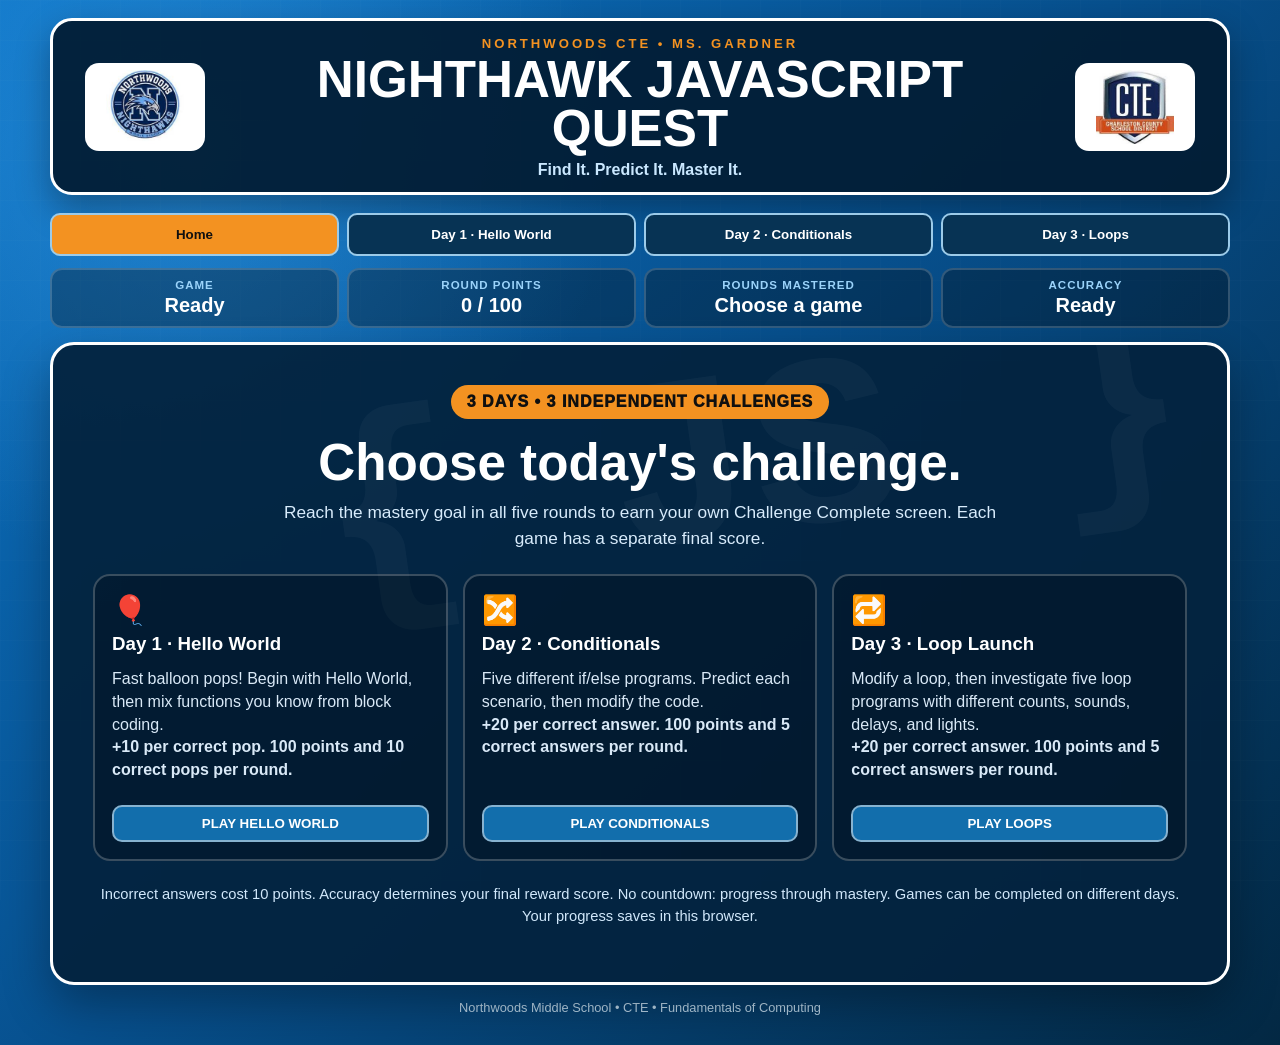
==== commit 15e0f733: "Add files via upload" ====
--- a/Preview.html
+++ b/Preview.html
@@ -1,5 +1,5 @@
 <!DOCTYPE html>
-<html lang="en"><head><meta charset="UTF-8"><meta name="viewport" content="width=device-width, initial-scale=1"><title>Nighthawk JavaScript Quest</title><style>:root {
+<html lang="en"><head><meta charset="UTF-8"><meta name="viewport" content="width=device-width, initial-scale=1"><title>Nighthawk JavaScript Mastery Games</title><style>:root {
   --blue:#116ab7; --blue2:#2a91df; --navy:#052d52; --deep:#031d35; --white:#fff;
   --silver:#dce8f3; --orange:#f39221; --green:#28be73; --red:#ec5353; --black:#050b12;
 }
@@ -26,14 +26,16 @@
 .arcade-top{display:flex;align-items:center;justify-content:space-between;gap:12px;flex-wrap:wrap;padding:12px;background:#061b2c;border:2px solid #86b9dc;border-radius:12px;font-weight:900;margin:12px 0}.arcade-top #roundTimer{font-size:1.4rem;color:#ffe096}.code-reference{border:2px solid #4a7c9b;background:#061723;border-radius:12px;padding:12px}.code-reference summary{cursor:pointer;color:#bce7ff;font-weight:800}.code-reference pre,.code-board pre{font:500 clamp(.8rem,1.5vw,1rem)/1.6 Consolas,monospace;white-space:pre-wrap;overflow-wrap:anywhere;margin:10px 0}.drop-arena{height:510px;position:relative;overflow:hidden;border:4px solid #abcfe7;border-radius:20px;background:linear-gradient(#0b3655,#031523);isolation:isolate}.drop-watermark{position:absolute;inset:0;opacity:.065;background:url([data-uri]) no-repeat 15% 50%/180px,url([data-uri]) no-repeat 85% 50%/180px;pointer-events:none}.drop-balloon{position:absolute;min-height:96px;border:3px solid #d8f1ff;border-radius:48% 48% 45% 45%;padding:20px 12px;color:#fff;background:radial-gradient(circle at 30% 20%,#76c7ff,#1474b9 50%,#054373);box-shadow:0 10px 20px #0005;font:800 .96rem/1.35 Consolas,monospace;cursor:pointer;overflow-wrap:anywhere;z-index:2}.drop-balloon:after{content:"";position:absolute;left:50%;bottom:-30px;height:27px;border-left:2px solid #b9d8ed}.drop-balloon.hue1{background:radial-gradient(circle at 30% 20%,#ff968e,#b53148 50%,#61192a)}.drop-balloon.hue2{background:radial-gradient(circle at 30% 20%,#97dfb8,#1b8465 50%,#104c39)}.drop-balloon:hover{filter:brightness(1.2)}.drop-balloon.wrong{border-color:#ff706e;box-shadow:0 0 18px #ff5454}.pause-overlay{position:absolute;inset:0;z-index:20;background:#031b2ff2;display:flex;flex-direction:column;justify-content:center;align-items:center;text-align:center;padding:25px}.pause-overlay h3{font-size:2rem;margin:0 0 14px}.pause-overlay .primary-btn{font-size:1.35rem;min-width:min(260px,85%);padding:14px}.round-summary{text-align:center}.round-summary h3{font-size:1.8rem}.info-card .small-btn{margin-top:16px;min-width:100%;background:#126eac}.how-grid .info-card{display:flex;flex-direction:column}.how-grid .info-card p{flex:1}.level-nav button{min-width:130px}@media(max-width:550px){.drop-arena{height:520px}.drop-balloon{font-size:.78rem;padding:16px 8px;min-height:95px}.arcade-top{font-size:.82rem}.pause-overlay h3{font-size:1.5rem}}
 
 .balloon-pop-fx{position:absolute;z-index:8;pointer-events:none;color:#ffdf74;font:900 1.5rem Arial;text-shadow:0 2px 4px #000;animation:floatAway .65s ease forwards}
+
+.mastery-track{height:16px;border:2px solid #9fd0ee;background:#061927;border-radius:999px;overflow:hidden;margin-bottom:14px}.mastery-track>div{height:100%;background:linear-gradient(90deg,#26bf79,#5dbcf1);transition:width .2s}.student-result-name{font-size:1.5rem;font-weight:900;color:#ffe19a}.result-table-wrap{overflow:auto}.result-table{width:100%;border-collapse:collapse;margin:18px auto;background:#061b2d}.result-table th,.result-table td{border:1px solid #6f98b5;padding:12px;text-align:center}.result-table th{background:#124266;color:#d9efff}.drop-arena.choice-arena{height:300px}.choice-balloon{animation:balloonBob 2.8s ease-in-out infinite alternate}.choice-balloon.hue1{animation-delay:.4s}.choice-balloon.hue2{animation-delay:.8s}#studentName{width:min(460px,100%);font-size:1.1rem}@keyframes balloonBob{to{transform:translateY(7px)}}@media(max-width:550px){.drop-arena.choice-arena{height:390px}}@media(prefers-reduced-motion:reduce){.choice-balloon{animation:none}}
 </style></head>
 <body><main class="app-shell">
-<header class="brand-bar"><img class="brand-logo" src="[data-uri]" alt="Northwoods Nighthawks"><div class="brand-title"><span class="eyebrow">NORTHWOODS CTE • MS. GARDNER</span><h1>NIGHTHAWK JAVASCRIPT QUEST</h1><p>Find It. Predict It. Change It.</p></div><img class="brand-logo" src="[data-uri]" alt="Career and Technical Education"></header>
-<nav class="level-nav" aria-label="Quest levels"><button data-level="0">Start</button><button data-level="1">1 · Hello World</button><button data-level="2">2 · Conditionals</button><button data-level="3">3 · Loops</button></nav>
-<div class="hud four"><div><span>LEVEL</span><strong id="levelStat">Ready</strong></div><div><span>POINTS</span><strong id="score">0</strong></div><div><span>ROUND</span><strong id="done">0 / 20</strong></div><div><span>ACTIVE PLAY TIME</span><strong id="elapsed">0:00</strong></div></div>
-<section id="home" class="panel hero-panel"><div class="watermark" aria-hidden="true">{ JS }</div><span class="pill">SPHERO JAVASCRIPT • 3 ARCADE GAMES</span><h2>Choose your game. Build your skills.</h2><p class="lead">JavaScript is a language for writing instructions. These programs use Sphero commands to control movement, lights, and sounds.</p><div class="how-grid"><article class="info-card"><div class="info-icon">🔎</div><h3>1 · Hello World</h3><p>Code clicks + seven 60-second balloon rounds. Find arguments and functions. <strong>About 8–10 minutes.</strong><br><button class="small-btn" data-play="1">PLAY HELLO WORLD</button></p></article><article class="info-card"><div class="info-icon">🎈</div><h3>2 · Conditionals</h3><p>Code detective + five 60-second prediction rounds + editing lab. <strong>About 8–10 minutes.</strong><br><button class="small-btn" data-play="2">PLAY CONDITIONALS</button></p></article><article class="info-card"><div class="info-icon">🔁</div><h3>3 · Loops</h3><p>Editing lab + five 60-second loop rounds. Your code changes power the game. <strong>About 7–10 minutes.</strong><br><button class="small-btn" data-play="3">PLAY LOOPS</button></p></article></div><p class="lead">All three games are unlocked. Choose any game above, or use the numbered buttons. Returning home saves your place on this browser.</p><p class="note">Screen previews model the code. Copy your code into Sphero Edu to run it on a connected robot.</p></section>
+<header class="brand-bar"><img class="brand-logo" src="[data-uri]" alt="Northwoods Nighthawks"><div class="brand-title"><span class="eyebrow">NORTHWOODS CTE • MS. GARDNER</span><h1>NIGHTHAWK JAVASCRIPT QUEST</h1><p>Find It. Predict It. Master It.</p></div><img class="brand-logo" src="[data-uri]" alt="Career and Technical Education"></header>
+<nav class="level-nav" aria-label="Choose a daily game"><button data-level="0">Home</button><button data-level="1">Day 1 · Hello World</button><button data-level="2">Day 2 · Conditionals</button><button data-level="3">Day 3 · Loops</button></nav>
+<div class="hud four"><div><span>GAME</span><strong id="levelStat">Ready</strong></div><div><span>ROUND POINTS</span><strong id="score">0 / 100</strong></div><div><span>ROUNDS MASTERED</span><strong id="done">Choose a game</strong></div><div><span>ACCURACY</span><strong id="elapsed">Ready</strong></div></div>
+<section id="home" class="panel hero-panel"><div class="watermark" aria-hidden="true">{ JS }</div><span class="pill">3 DAYS • 3 INDEPENDENT CHALLENGES</span><h2>Choose today's challenge.</h2><p class="lead">Reach the mastery goal in all five rounds to earn your own Challenge Complete screen. Each game has a separate final score.</p><div class="how-grid"><article class="info-card"><div class="info-icon">🎈</div><h3>Day 1 · Hello World</h3><p>Fast balloon pops! Begin with Hello World, then mix functions you know from block coding.<br><strong>+10 per correct pop. 100 points and 10 correct pops per round.</strong></p><button class="small-btn" data-play="1">PLAY HELLO WORLD</button></article><article class="info-card"><div class="info-icon">🔀</div><h3>Day 2 · Conditionals</h3><p>Five different if/else programs. Predict each scenario, then modify the code.<br><strong>+20 per correct answer. 100 points and 5 correct answers per round.</strong></p><button class="small-btn" data-play="2">PLAY CONDITIONALS</button></article><article class="info-card"><div class="info-icon">🔁</div><h3>Day 3 · Loop Launch</h3><p>Modify a loop, then investigate five loop programs with different counts, sounds, delays, and lights.<br><strong>+20 per correct answer. 100 points and 5 correct answers per round.</strong></p><button class="small-btn" data-play="3">PLAY LOOPS</button></article></div><p class="note">Incorrect answers cost 10 points. Accuracy determines your final reward score. No countdown: progress through mastery. Games can be completed on different days. Your progress saves in this browser.</p></section>
 <section id="lesson" class="panel" hidden><div class="level-heading"><span class="pill" id="levelPill"></span><h2 id="title"></h2><p id="intro"></p></div><div id="content"></div><p id="feedback" class="feedback" role="status" aria-live="polite"></p><div class="actions"><button id="next" class="primary-btn" hidden>Continue</button></div></section>
-<section id="finish" class="panel result-panel" hidden><div class="result-icon">🏆</div><span class="pill">QUEST COMPLETE</span><h2>Nighthawk Code Creator!</h2><p><span id="completionText"></span></p><div class="result-stats"><div><span>Points</span><strong id="finalScore"></strong></div><div><span>Completed</span><strong id="finalCompleted"></strong></div><div><span>Active time</span><strong id="finalTime"></strong></div></div><div class="mastery-box"><h3>Test it on your robot</h3><p>Copy a program into the JavaScript canvas in Sphero Edu. Aim your robot, predict its behavior, then run the program and compare.</p></div><label id="reflectionLabel" for="reflection">Exit ticket: Which code change affected the behavior the most? Explain why.</label><textarea id="reflection" rows="3" placeholder="My change was… It changed the behavior because…"></textarea><div class="actions"><button id="downloadResults" class="small-btn">Download my results</button><button id="restart" class="small-btn">Replay this game</button></div></section>
+<section id="finish" class="panel result-panel" hidden><div class="result-icon">🏆</div><span class="pill">CHALLENGE COMPLETE!</span><h2 id="completionTitle"></h2><p class="student-result-name" id="completionName"></p><p class="note" id="completionDate"></p><p id="completionText"></p><div class="result-stats four"><div><span>Final score</span><strong id="finalScore"></strong></div><div><span>Rounds mastered</span><strong id="finalCompleted"></strong></div><div><span>Accuracy</span><strong id="finalAccuracy"></strong></div><div><span>Active time</span><strong id="finalTime"></strong></div></div><p class="note" id="scoreExplain"></p><div class="result-table-wrap"><table class="result-table"><thead><tr><th>Round</th><th>Mastery points</th><th>Correct</th><th>Mistakes</th></tr></thead><tbody id="roundResults"></tbody></table></div><div class="mastery-box"><h3>Show your teacher!</h3><p>Show this screen or take a screenshot for Canvas. You can also download your results below. This daily game is complete without completing either of the other games.</p></div><label id="reflectionLabel" for="reflection"></label><textarea id="reflection" rows="3" placeholder="I learned… My example is…"></textarea><div class="actions"><button id="downloadResults" class="small-btn">Download my results</button><button id="restart" class="small-btn">Replay this game</button></div><p class="note">Code editing labs use screen previews. Copy your code into Sphero Edu to test on a connected robot.</p></section>
 <footer>Northwoods Middle School • CTE • Fundamentals of Computing</footer></main><script>'use strict';
 const $=id=>document.getElementById(id);
 const hello="async function startProgram() {\n  await scrollMatrixText('Hello world!', { r: 43, g: 211, b: 255 }, 15, true);\n}";
@@ -54,7 +56,7 @@
  ['Click the boolean argument. A boolean is true or false.','wait','Yes! true is a boolean argument.','Look for the word true.'],
  ['Click the name of the function defined at the start of this program.','start','Yes! startProgram is the function Sphero Edu runs when the program starts.','Look beside the keyword function on line 1.']
 ];
-function renderHello(){const [prompt,answer,explanation,hint]=helloChallenges[state.step];$('content').innerHTML=`<div class="concept"><div><strong>Function</strong><br>A named task, such as scrolling a message.</div><div><strong>Argument</strong><br>A value supplied to that task, such as the message or color.</div></div><p class="quiz-counter">Challenge ${state.step+1} of 6</p><p class="prompt">${prompt}</p><div class="code-board" id="codeBoard">${line(1,token('async','async','kw')+' '+token('function','function','kw')+' '+token('startProgram','start','fn')+'() {')}${line(2,'  '+token('await','await','kw')+' '+token('scrollMatrixText','scroll','fn')+'('+token("'Hello world!'",'message','arg')+', '+token('{ r: 43, g: 211, b: 255 }','color','arg')+', '+token('15','rate','arg')+', '+token('true','wait','arg')+');')}${line(3,'}')}</div>`;bindTokens(answer,()=>award('hello'+state.step),explanation,hint);$('next').onclick=()=>{feedback('');$('next').hidden=true;if(++state.step<6)renderHello();else{launchArcade(1);}};}
+function renderHello(){const [prompt,answer,explanation,hint]=helloChallenges[state.step];$('content').innerHTML=`<div class="concept"><div><strong>Function</strong><br>A named task, such as scrolling a message.</div><div><strong>Argument</strong><br>A value supplied to that task, such as the message or color.</div></div><p class="quiz-counter">Unscored practice ${state.step+1} of 6</p><p class="prompt">${prompt}</p><div class="code-board" id="codeBoard">${line(1,token('async','async','kw')+' '+token('function','function','kw')+' '+token('startProgram','start','fn')+'() {')}${line(2,'  '+token('await','await','kw')+' '+token('scrollMatrixText','scroll','fn')+'('+token("'Hello world!'",'message','arg')+', '+token('{ r: 43, g: 211, b: 255 }','color','arg')+', '+token('15','rate','arg')+', '+token('true','wait','arg')+');')}${line(3,'}')}</div>`;bindTokens(answer,()=>award('hello'+state.step),explanation,hint);$('next').onclick=()=>{feedback('');$('next').hidden=true;if(++state.step<6)renderHello();else{launchArcade(1);}};}
 const conditionalClicks=[['Click the condition that decides which action runs.','condition','getSpeed() < 1 asks whether the current speed is less than 1.'],['Click the action that runs when the condition is true.','then','This is the “then” action: roll at heading 0°, speed 72, for 3 seconds. JavaScript uses braces instead of a then keyword.'],['Click the action that runs when the condition is false.','else','The else action sets the main LED to blue: r 2, g 54, b 255.']];
 const predictions=[
  {q:'The robot is stopped. getSpeed() returns 0. What happens?',answer:0,why:'0 < 1 is true, so the robot rolls at heading 0°, speed 72, for 3 seconds.'},
@@ -62,7 +64,7 @@
  {q:'getSpeed() returns exactly 1. What happens?',answer:1,why:'1 is not less than 1. The condition is false, so the else action sets the main LED to blue.'}
 ];
 function conditionalBoard(){return line(1,'async function startProgram() {')+line(2,'  if ('+token('getSpeed() < 1','condition','arg')+') {')+line(3,'    '+token('await roll(0, 72, 3);','then','fn'))+line(4,'  } else {')+line(5,'    '+token('setMainLed({ r: 2, g: 54, b: 255 });','else','fn'))+line(6,'  }')+line(7,'}');}
-function renderConditional(){if(state.step>=6){launchArcade(2);return;}if(state.step<3){const [prompt,answer,why]=conditionalClicks[state.step];$('content').innerHTML=`<p class="quiz-counter">Code detective ${state.step+1} of 3</p><p class="prompt">${prompt}</p><div class="code-board" id="codeBoard">${conditionalBoard()}</div>`;bindTokens(answer,()=>award('conditionalClick'+state.step),why,'Think: check the condition, then choose the matching action.');}else{const q=predictions[state.step-3];$('content').innerHTML=`<div class="code-board"><pre>${esc(conditional)}</pre></div><p class="quiz-counter">Balloon prediction ${state.step-2} of 3</p><p class="prompt">${q.q}</p><div class="balloon-arena">${['Roll: heading 0°, speed 72, duration 3 seconds','Set the main LED to blue','Run both actions, one after the other'].map((t,i)=>`<button class="balloon" data-choice="${i}">${t}</button>`).join('')}</div>`;let locked=false;document.querySelectorAll('[data-choice]').forEach(b=>b.onclick=()=>{if(locked)return;if(+b.dataset.choice===q.answer){locked=true;b.classList.add('popped');b.textContent='✓ '+b.textContent;award('prediction'+state.step);feedback(q.why);$('next').hidden=false;$('next').textContent='Next challenge →';}else{b.classList.add('wrong');feedback('Try again. Compare the current speed with 1. Only one branch runs.',false);}});}$('next').onclick=()=>{feedback('');$('next').hidden=true;state.step++;renderConditional();};}
+function renderConditional(){if(state.step>=3){launchArcade(2);return;}if(state.step<3){const [prompt,answer,why]=conditionalClicks[state.step];$('content').innerHTML=`<p class="quiz-counter">Unscored code practice ${state.step+1} of 3</p><p class="prompt">${prompt}</p><div class="code-board" id="codeBoard">${conditionalBoard()}</div>`;bindTokens(answer,()=>award('conditionalClick'+state.step),why,'Think: check the condition, then choose the matching action.');}else{const q=predictions[state.step-3];$('content').innerHTML=`<div class="code-board"><pre>${esc(conditional)}</pre></div><p class="quiz-counter">Balloon prediction ${state.step-2} of 3</p><p class="prompt">${q.q}</p><div class="balloon-arena">${['Roll: heading 0°, speed 72, duration 3 seconds','Set the main LED to blue','Run both actions, one after the other'].map((t,i)=>`<button class="balloon" data-choice="${i}">${t}</button>`).join('')}</div>`;let locked=false;document.querySelectorAll('[data-choice]').forEach(b=>b.onclick=()=>{if(locked)return;if(+b.dataset.choice===q.answer){locked=true;b.classList.add('popped');b.textContent='✓ '+b.textContent;award('prediction'+state.step);feedback(q.why);$('next').hidden=false;$('next').textContent='Next challenge →';}else{b.classList.add('wrong');feedback('Try again. Compare the current speed with 1. Only one branch runs.',false);}});}$('next').onclick=()=>{feedback('');$('next').hidden=true;state.step++;renderConditional();};}
 function labMarkup(kind,tasks,extras){return `<div class="lab-grid"><div class="lab-card"><h3>DO: Explore and modify</h3><ol class="tasks">${tasks.map((t,i)=>`<li id="task${i}">${t}</li>`).join('')}</ol><label for="editor">JavaScript editor</label><textarea id="editor" class="editor" spellcheck="false" autocapitalize="off" aria-describedby="editorHelp"></textarea><p id="editorHelp" class="note">Edit the code directly, then preview and check. This lab supports the commands shown in this example.</p><div class="actions"><button class="small-btn" id="run">▶ Preview & check</button><button class="small-btn" id="resetCode">Reset code</button><button class="small-btn" id="copy">Copy code</button><button class="small-btn" id="downloadCode">Download code</button></div><p class="lab-error" id="labError" role="status" aria-live="polite"></p></div><div class="lab-card"><h3>Behavior preview</h3>${extras}<div class="stage"><div class="robot" id="robot" aria-label="Robot preview">BOLT</div><div id="simLabel">Ready to preview</div></div><div class="sim-log" id="simLog" role="status" aria-live="polite"></div><div id="loopProgress" class="loop-progress"></div><p class="note">This is a screen model. Actual motion depends on aiming and the surface. Sound plays through the programming device in Sphero Edu.</p><p class="source-links">Reference: <a href="https://sites.google.com/sphero.com/sphero-edu-javascript-wiki/sounds" target="_blank" rel="noopener">Sphero sounds</a> · <a href="https://sites.google.com/sphero.com/sphero-edu-javascript-wiki/movement" target="_blank" rel="noopener">Movement</a> · <a href="https://sites.google.com/sphero.com/sphero-edu-javascript-wiki/lights" target="_blank" rel="noopener">Lights</a></p></div></div>`;}
 function setupLab(kind,baseline,run){$('editor').value=baseline;$('run').onclick=()=>{stopSim();$('labError').textContent='';feedback('');try{run();}catch(e){$('labError').textContent=e.message;$('simLabel').textContent='Check your code';$('simLog').textContent='';$('robot').classList.remove('rolling');}};$('editor').addEventListener('keydown',e=>{if(e.key==='Tab'){e.preventDefault();const a=e.target.selectionStart,b=e.target.selectionEnd;e.target.setRangeText('  ',a,b,'end');}});$('resetCode').onclick=()=>{stopSim();$('editor').value=baseline;$('labError').textContent='';$('simLabel').textContent='Code reset. Completed challenges stay checked.';$('simLog').textContent='';$('robot').classList.remove('rolling');};$('copy').onclick=async()=>{try{await navigator.clipboard.writeText($('editor').value);$('labError').textContent='Code copied. Paste it into Sphero Edu.';}catch(e){$('editor').focus();$('editor').select();$('labError').textContent='Select the code and press Ctrl+C (or Command+C) to copy.';}};$('downloadCode').onclick=()=>download(kind+'.js',$('editor').value,'text/javascript');refreshTasks(kind);}
 function refreshTasks(kind){const total=kind==='conditionalLab'?3:5;for(let i=0;i<total;i++){if(state.completed.has(kind+i)){$('task'+i).classList.add('complete');if(!$('task'+i).textContent.startsWith('✓'))$('task'+i).prepend('✓ ');}}if(Array.from({length:total},(_,i)=>state.completed.has(kind+i)).every(Boolean)){$('next').hidden=false;$('next').textContent=kind==='conditionalLab'?'Finish this game →':'Start balloon rounds →';}}
@@ -75,76 +77,74 @@
 function renderLoop(){const tasks=['Make the loop run <strong>five times</strong>.','Change <code>play(true)</code> to <code>play(false)</code>. Does the program wait for the sound to finish?','Change <code>await delay(2);</code> to <code>await delay(4);</code>. What changes?','Change <code>Sound.Animal.play</code> to <code>Sound.Game.BonusSuper.play</code>.','Between the sound and delay lines, add:<br><code>setMainLed({ r: 255, g: 210, b: 42 });</code><br>What happens to the light?'];$('content').innerHTML=labMarkup('loop',tasks,'<div class="concept"><div><strong>Read the loop</strong><br><code>count = 0</code> starts the counter.<br><code>count &lt; 3</code> repeats for 0, 1, 2.<br><code>count++</code> adds 1 each time.</div></div><p class="note">true waits for the sound to finish. false starts the sound and immediately continues. It does not mute the sound.</p>');setupLab('loopLab',loop,()=>{const p=parseLoop($('editor').value);if(p.count===5)award('loopLab0');if(!p.wait)award('loopLab1');if(p.delay===4)award('loopLab2');if(p.sound==='Game.BonusSuper')award('loopLab3');if(p.rgb&&p.rgb.join(',')==='255,210,42')award('loopLab4');refreshTasks('loopLab');$('robot').style.background='#e7f6ff';$('loopProgress').innerHTML=Array.from({length:p.count},(_,i)=>`<span class="loop-dot" id="dot${i}">${i+1}</span>`).join('');$('simLog').textContent=`${p.count} repetitions. Sound: ${p.sound==='Animal'?'random animal sound':'BonusSuper game sound'}.\n${p.wait?'Wait for sound to finish, then continue.':'Start sound and continue immediately.'}\nDelay: ${p.delay} seconds per repetition (${p.count*p.delay} seconds of delay in total).\nTiming preview is compressed. Sound duration is illustrative; no actual Sphero audio plays here.\n`;feedback('Your changes are checked. Watch the command order in the preview.');let iteration=0;function cycle(){if(iteration>=p.count){$('simLabel').textContent='Loop complete: '+p.count+' repetitions';return;}$('simLabel').textContent=`Repetition ${iteration+1} of ${p.count}: start sound`;$('simLog').textContent+=`\n${iteration+1}. Start ${p.sound} sound.`;const afterSound=()=>{if(p.rgb){$('robot').style.background=`rgb(${p.rgb.join(',')})`;$('simLog').textContent+=` Set main LED to RGB (${p.rgb.join(', ')}).`;}$('simLabel').textContent=`Repetition ${iteration+1}: delay ${p.delay} seconds`;$('simLog').textContent+=` Delay ${p.delay}s.`;$('dot'+iteration).classList.add('done');iteration++;simTimer=setTimeout(cycle,Math.max(180,p.delay*200));};if(p.wait){$('simLog').textContent+=' Wait until sound finishes.';simTimer=setTimeout(afterSound,600);}else{afterSound();}}cycle();});$('next').onclick=()=>{try{parseLoop($('editor').value);games[3].loopCode=$('editor').value;launchArcade(3);}catch(e){$('labError').textContent=e.message;}};}
 function download(name,text,type='text/plain'){const url=URL.createObjectURL(new Blob([text],{type}));const a=document.createElement('a');a.href=url;a.download=name;document.body.appendChild(a);a.click();a.remove();setTimeout(()=>URL.revokeObjectURL(url),1000);}
 </script><script>'use strict';
-const CONFIG={1:{name:'Hello World Pop',rounds:7,goal:'Identify arguments and function names.',minutes:'8–10'},2:{name:'If/Else Balloon Dash',rounds:5,goal:'Predict the correct branch, then modify the code.',minutes:'8–10'},3:{name:'Loop Launch',rounds:5,goal:'Modify a loop and predict its command order.',minutes:'7–10'}};
-function freshGame(){return {phase:'intro',step:0,round:0,score:0,hits:0,misses:0,streak:0,bestStreak:0,seconds:0,roundSeconds:0,marks:[],loopCode:loop};}
+const STORAGE_KEY='nighthawk-js-mastery-v3';
+const CONFIG={1:{name:'Hello World',positive:10,required:10,goal:'Find functions and arguments in five balloon challenges.'},2:{name:'Conditionals',positive:20,required:5,goal:'Use a different if/else program in each round to predict what happens.'},3:{name:'Loop Launch',positive:20,required:5,goal:'Read five different loops and explain their behavior.'}};
+function freshGame(name=''){return {name,phase:'intro',step:0,round:0,roundPoints:0,roundCorrect:0,hits:0,wrong:0,missed:0,streak:0,bestStreak:0,seconds:0,marks:[],roundReports:[],loopCode:loop,draft:'',reflection:'',questionIndex:0};}
 let games={1:freshGame(),2:freshGame(),3:freshGame()},active=0,arenaState=null,clock=null,lastTick=0;
-try{const stored=JSON.parse(localStorage.getItem('nighthawk-js-arcade-v2'));if(stored)for(const n of [1,2,3])if(stored[n]&&Array.isArray(stored[n].marks))games[n]={...freshGame(),...stored[n]};}catch(e){}
-function saveGames(){try{if(active){games[active].step=state.step;games[active].marks=Array.from(state.completed);}localStorage.setItem('nighthawk-js-arcade-v2',JSON.stringify(games));}catch(e){}}
+try{const stored=JSON.parse(localStorage.getItem(STORAGE_KEY));if(stored)for(const n of [1,2,3])if(stored[n]&&Array.isArray(stored[n].marks))games[n]={...freshGame(),...stored[n]};}catch(e){}
 function mmss(s){return Math.floor(s/60)+':'+String(Math.floor(s%60)).padStart(2,'0');}
-function updateHud(){const g=games[active];$('score').textContent=g?g.score:0;$('done').textContent=g?Math.min(g.round+1,CONFIG[active].rounds)+' / '+CONFIG[active].rounds:'Choose a game';$('levelStat').textContent=active||'Ready';$('elapsed').textContent=g?mmss(g.seconds):'0:00';document.querySelectorAll('[data-level]').forEach(b=>{b.disabled=false;b.classList.toggle('active',Number(b.dataset.level)===active);});}
-function award(id){if(!state.completed.has(id)){state.completed.add(id);if(active)games[active].score+=100;}updateHud();saveGames();}
+function accuracy(g){const attempts=g.hits+g.wrong+g.missed;return attempts?g.hits/attempts:0;}
+function finalScore(g){return g.round===5?500+Math.round(500*accuracy(g)):g.round*100;}
+function mastered(g){return g.roundPoints>=100&&g.roundCorrect>=CONFIG[active].required;}
+function saveGames(){try{if(active){games[active].step=state.step;games[active].marks=Array.from(state.completed);}localStorage.setItem(STORAGE_KEY,JSON.stringify(games));}catch(e){}}
+function updateHud(){const g=games[active];$('score').textContent=g?g.roundPoints+' / 100':'0 / 100';$('done').textContent=g?g.round+' / 5':'Choose a game';$('levelStat').textContent=active||'Ready';$('elapsed').textContent=g?(g.hits+g.wrong+g.missed?Math.round(accuracy(g)*100)+'%':'Ready'):'Ready';document.querySelectorAll('[data-level]').forEach(b=>{b.disabled=false;b.classList.toggle('active',Number(b.dataset.level)===active);});if(g&&$('roundPoints'))updateRoundHud();}
+function award(id){state.completed.add(id);saveGames();updateHud();}
 function stopClock(){clearInterval(clock);clock=null;stopSim();arenaState=null;}
-function startClock(){lastTick=performance.now();clock=setInterval(()=>{const now=performance.now(),dt=(now-lastTick)/1000;lastTick=now;if(!active||document.hidden||arenaState?.paused)return;const g=games[active];if(['intro','complete','review'].includes(g.phase)||(g.phase==='arcade'&&!arenaState?.running))return;g.seconds+=dt;if(arenaState?.running)tickArena(dt);updateHud();},60);}
-function openLevel(level){saveGames();stopClock();active=level;state.level=level;$('home').hidden=level!==0;$('lesson').hidden=level===0;$('finish').hidden=true;$('next').hidden=true;feedback('');updateHud();try{history.replaceState(null,'',level?'#game'+level:location.pathname+location.search);}catch(e){}if(!level)return;const g=games[level];state.completed=new Set(g.marks);state.step=g.step;$('title').textContent=CONFIG[level].name;$('levelPill').textContent='GAME '+level+' · '+CONFIG[level].minutes+' MINUTES';$('intro').textContent=CONFIG[level].goal;startClock();if(g.phase==='complete'){completeGame(level);return;}if(g.phase==='intro'){renderIntro(level);return;}if(g.phase==='tutorial'){if(level===1)renderHello();else renderConditional();return;}if(g.phase==='lab'){if(level===2)renderConditionalLab();else renderLoop();restoreEditor(level);return;}if(g.phase==='review'){roundReview();return;}launchArcade(level);}
-function renderIntro(level){const g=games[level];$('content').innerHTML=`<div class="concept"><div><strong>Your mission</strong><br>${CONFIG[level].goal}<br>Choose any game. Each game has a separate score and progress.</div><div><strong>Game plan</strong><br>${level===1?'Six code clicks, then seven one-minute balloon rounds.':level===2?'Six code questions, five one-minute prediction rounds, then three editing challenges.':'Five loop edits, then five one-minute balloon rounds.'}<br>Estimated ${CONFIG[level].minutes} minutes including reading and editing.</div></div><div class="code-board"><pre>${esc(level===1?hello:level===2?conditional:loop)}</pre></div><p class="note">Correct pops earn 25 points. Every five correct pops in a row earns a 50-point streak bonus. Wrong pops cost 10 points. Missed targets cost 5 points. Decoy balloons can fall safely. Use Pause whenever you need a break.</p><div class="actions"><button id="beginGame" class="primary-btn">▶ START THIS GAME</button></div>`;$('beginGame').onclick=()=>{g.phase=level===3?'lab':'tutorial';state.step=0;if(level===1)renderHello();else if(level===2)renderConditional();else renderLoop();saveGames();};}
-function restoreEditor(level){if(games[level].draft&&$('editor'))$('editor').value=games[level].draft;}
-// Save drafts without changing the teaching checks in the editing labs.
+function startClock(){lastTick=performance.now();clock=setInterval(()=>{const now=performance.now(),dt=(now-lastTick)/1000;lastTick=now;if(!active||document.hidden||arenaState?.paused)return;const g=games[active];if(['intro','complete','review'].includes(g.phase)||(g.phase==='arcade'&&!arenaState?.running))return;g.seconds+=dt;if(arenaState?.running)tickArena(dt);},60);}
+function openLevel(level){saveGames();stopClock();active=level;state.level=level;$('home').hidden=level!==0;$('lesson').hidden=level===0;$('finish').hidden=true;$('next').hidden=true;feedback('');try{history.replaceState(null,'',level?'#game'+level:location.pathname+location.search);}catch(e){}if(!level){updateHud();return;}const g=games[level];state.completed=new Set(g.marks);state.step=g.step;$('title').textContent=CONFIG[level].name;$('levelPill').textContent='DAY '+level+' · 5 MASTERY ROUNDS';$('intro').textContent=CONFIG[level].goal;startClock();updateHud();if(g.phase==='complete'){completeGame(level);return;}if(g.phase==='intro'){renderIntro(level);return;}if(g.phase==='tutorial'){level===1?renderHello():renderConditional();return;}if(g.phase==='lab'){level===2?renderConditionalLab():renderLoop();if(g.draft)$('editor').value=g.draft;return;}if(g.phase==='review'){roundReview();return;}launchArcade(level);}
+function renderIntro(level){const g=games[level];$('content').innerHTML=`<div class="concept"><div><strong>Your daily challenge</strong><br>${level===1?'Practice with Hello World. Rounds 1–2 use only that program; rounds 3–5 mix familiar Sphero functions.':level===2?'Identify the condition, then master five different if/else programs and finish the editing lab.':'Finish the five editing tasks, then master five different loop programs.'}<br>Complete this game for today's Challenge Complete screen.</div><div><strong>How to advance</strong><br>Reach <strong>100 round points</strong> and at least <strong>${CONFIG[level].required} correct ${level===1?'pops':'answers'}</strong> in every round.<br>Correct: +${CONFIG[level].positive}. Incorrect: −10.<br>No countdown. Accuracy unlocks the next round.</div></div><div class="code-board"><pre>${esc(level===1?hello:level===2?conditional:loop)}</pre></div><label for="studentName">Student name for your completion screen</label><input id="studentName" type="text" maxlength="60" value="${esc(g.name)}" autocomplete="off" placeholder="Enter your name"><p id="nameError" class="lab-error" role="status"></p><p class="note">Each game has its own results. Your final score is 500 completion points plus up to 500 accuracy points. Incorrect clicks and missed target balloons lower accuracy. Unclicked decoys do not.</p><div class="actions"><button id="beginGame" class="primary-btn">▶ START THIS CHALLENGE</button></div>`;$('beginGame').onclick=()=>{const name=$('studentName').value.trim();if(!name){$('nameError').textContent='Enter your name so your teacher can identify your results.';return;}g.name=name;g.phase=level===3?'lab':'tutorial';state.step=0;if(level===1)renderHello();else if(level===2)renderConditional();else renderLoop();saveGames();};}
 const originalSetupLab=setupLab;
-setupLab=function(kind,baseline,run){originalSetupLab(kind,baseline,run);$('editor').addEventListener('input',()=>{games[active].draft=$('editor').value;saveGames();});if(active===3){const old=$('run').onclick;$('run').onclick=()=>{old();if(!$('labError').textContent){games[3].loopCode=$('editor').value;saveGames();}};}if(active===2)$('next').textContent='Finish this game →';if(active===3&&state.completed.size>=5)$('next').textContent='Start balloon rounds →';if(active===3)$('next').onclick=()=>{try{parseLoop($('editor').value);games[3].loopCode=$('editor').value;launchArcade(3);}catch(e){$('labError').textContent=e.message;}};};
-const helloRounds=[
- {prompt:'Pop the MESSAGE ARGUMENT. Avoid function names and other values.',id:'message',tip:"'Hello world!' is a string argument: the text supplied to scrollMatrixText."},
- {prompt:'Pop the SCROLLING FUNCTION NAME. Avoid its arguments.',id:'scroll',tip:'scrollMatrixText names the function that scrolls the message.'},
- {prompt:'Pop the COLOR ARGUMENT. Look for the full RGB object.',id:'color',tip:'The RGB object is one argument containing red, green, and blue values.'},
- {prompt:'Pop the NUMBER ARGUMENT 15. Avoid strings and keywords.',id:'rate',tip:'15 is a number argument in the scrollMatrixText call.'},
- {prompt:'Pop the BOOLEAN ARGUMENT. A boolean is true or false.',id:'wait',tip:'true is the boolean argument in this example.'},
- {prompt:'Pop the START FUNCTION NAME. Avoid the scrolling function.',id:'start',tip:'startProgram is the function defined at the beginning of the program.'},
- {prompt:'Final round: pop ANY ARGUMENT. Avoid function names and keywords.',id:'all',tip:"The four arguments are 'Hello world!', the RGB object, 15, and true."}
+setupLab=function(kind,baseline,run){originalSetupLab(kind,baseline,run);$('editor').addEventListener('input',()=>{games[active].draft=$('editor').value;saveGames();});if(active===3){const old=$('run').onclick;$('run').onclick=()=>{old();if(!$('labError').textContent){games[3].loopCode=$('editor').value;games[3].draft=$('editor').value;saveGames();}};}};
+const HELLO_ROUNDS=[{title:'Hello World: arguments',kind:'argument'},{title:'Hello World: functions',kind:'function'},{title:'Mixed Sphero calls: arguments',kind:'argument'},{title:'Mixed Sphero calls: functions',kind:'function'},{title:'Mixed mastery: functions AND arguments',kind:'mixed'}];
+const CALLS=[
+ {name:'scrollMatrixText',call:"await scrollMatrixText('Hello world!', { r: 43, g: 211, b: 255 }, 15, true);",args:["'Hello world!'",'{ r: 43, g: 211, b: 255 }','15','true']},
+ {name:'roll',call:'await roll(90, 100, 2);',args:['90','100','2']},
+ {name:'delay',call:'await delay(4);',args:['4']},
+ {name:'setMainLed',call:'setMainLed({ r: 255, g: 0, b: 0 });',args:['{ r: 255, g: 0, b: 0 }']}
 ];
-const helloPool=[{id:'message',text:"'Hello world!'"},{id:'scroll',text:'scrollMatrixText'},{id:'color',text:'{ r: 43, g: 211, b: 255 }'},{id:'rate',text:'15'},{id:'wait',text:'true'},{id:'start',text:'startProgram'},{id:'keyword',text:'await'},{id:'keyword',text:'async'},{id:'keyword',text:'function'}];
-function launchArcade(level){stopSim();const g=games[level];g.phase='arcade';state.step=level===2?6:state.step;if(level===3){try{parseLoop(g.loopCode);}catch(e){g.loopCode=loop;}}$('next').hidden=true;feedback('');$('content').innerHTML=`<div class="arcade-top" id="arcadeToolbar"><span id="roundLabel"></span><span id="roundTimer"></span><span id="streakLabel"></span><button id="pauseGame" class="small-btn">Pause</button></div><details id="referenceDetails" class="code-reference" open><summary>Program reference</summary><pre id="referenceCode"></pre></details><p class="prompt" id="arcadePrompt"></p><div id="dropArena" class="drop-arena" aria-label="Falling balloon game"><div class="drop-watermark" aria-hidden="true"></div><div id="pauseOverlay" class="pause-overlay" hidden><h3>Game paused</h3><p>The clock and balloons are stopped.</p><button id="resumeGame" class="primary-btn">Resume</button></div></div><p id="arcadeMessage" class="feedback" role="status" aria-live="polite">Read the prompt, then click the matching balloons. You have 60 seconds in each round.</p><p class="note">Space or Enter pops a focused balloon. Pause before reading the program closely. Your progress saves when you change games.</p>`;arenaState={running:false,paused:false,remaining:Math.max(0,60-g.roundSeconds),spawnIn:0,items:[],serial:0,scenario:null,nextScenario:0,reduced:matchMedia('(prefers-reduced-motion: reduce)').matches};$('roundLabel').textContent='ROUND '+(g.round+1)+' / '+CONFIG[level].rounds;$('referenceCode').textContent=level===1?hello:level===2?conditional:g.loopCode;$('pauseGame').disabled=true;$('pauseGame').onclick=()=>togglePause();$('resumeGame').onclick=()=>togglePause(false);$('pauseOverlay').hidden=false;$('pauseOverlay').innerHTML='<h3>Ready for round '+(g.round+1)+'?</h3><p>Pop the matching balloons. This round lasts one minute.</p><button id="startRound" class="primary-btn">Start round</button>';$('startRound').onclick=()=>{arenaState.running=true;$('referenceDetails').open=false;$('arcadeToolbar').scrollIntoView({block:'start'});$('pauseGame').disabled=false;$('pauseOverlay').hidden=true;lastTick=performance.now();if(level===1)$('arcadePrompt').textContent=helloRounds[g.round].prompt;else newScenario();};if(level===1)$('arcadePrompt').textContent=helloRounds[g.round].prompt;else $('arcadePrompt').textContent=level===2?'Read the scenario and pop the correct action.':'Use your edited loop to answer the balloon challenges.';updateRoundHud();saveGames();}
-function updateRoundHud(){if(!arenaState)return;$('roundTimer').textContent=mmss(Math.ceil(arenaState.remaining))+' LEFT';$('streakLabel').textContent='STREAK '+games[active].streak;}
-function togglePause(force){if(!arenaState?.running)return;arenaState.paused=force===undefined?!arenaState.paused:force;$('pauseOverlay').hidden=!arenaState.paused;if(arenaState.paused){$('pauseOverlay').innerHTML='<h3>Paused</h3><p>The clock and balloons are stopped.</p><button id="resumeGame" class="primary-btn">Resume</button>';$('resumeGame').onclick=()=>togglePause(false);}$('pauseGame').textContent=arenaState.paused?'Resume':'Pause';lastTick=performance.now();saveGames();}
+const CONDITIONAL_ROUNDS=[
+ {op:'<',threshold:20,heading:0,speed:60,duration:2,rgb:[2,54,255],color:'blue',speeds:[12,20,35,18,40,10]},
+ {op:'>',threshold:50,heading:90,speed:100,duration:3,rgb:[255,0,0],color:'red',speeds:[72,50,40,51,100,25]},
+ {op:'<=',threshold:40,heading:180,speed:80,duration:4,rgb:[0,255,0],color:'green',speeds:[40,41,30,60,12,45]},
+ {op:'>=',threshold:72,heading:270,speed:120,duration:2,rgb:[255,210,42],color:'yellow',speeds:[72,71,90,50,100,60]},
+ {op:'===',threshold:100,heading:45,speed:90,duration:5,rgb:[180,0,255],color:'purple',speeds:[100,99,120,100,72,101]}
+];
+function conditionalProgram(p){return `async function startProgram() {\n  if (getSpeed() ${p.op} ${p.threshold}) {\n    await roll(${p.heading}, ${p.speed}, ${p.duration});\n  } else {\n    setMainLed({ r: ${p.rgb[0]}, g: ${p.rgb[1]}, b: ${p.rgb[2]} });\n  }\n}`;}
+function loopProgram(p){return `async function startProgram() {\n  for (var count = 0; count < ${p.count}; count++) {\n    await Sound.${p.sound}.play(${p.wait});\n${p.rgb?`    setMainLed({ r: ${p.rgb[0]}, g: ${p.rgb[1]}, b: ${p.rgb[2]} });\n`:''}    await delay(${p.delay});\n  }\n}`;}
+const LOOP_ROUNDS=[
+ {count:3,sound:'Animal',wait:true,delay:2,rgb:null},
+ {count:5,sound:'Game.BonusSuper',wait:true,delay:1,rgb:null},
+ {count:4,sound:'Animal',wait:false,delay:4,rgb:null},
+ {count:3,sound:'Animal',wait:true,delay:2,rgb:[0,120,255]},
+ {count:5,sound:'Game.BonusSuper',wait:false,delay:4,rgb:[255,210,42]}
+];
+function launchArcade(level){stopSim();const g=games[level];if(g.round>=5){if(level===2){g.phase='lab';renderConditionalLab();saveGames();}else completeGame(level);return;}g.phase='arcade';$('next').hidden=true;feedback('');$('content').innerHTML=`<div class="arcade-top" id="arcadeToolbar"><span id="roundLabel"></span><span id="roundPoints"></span><span id="correctProgress"></span><span id="streakLabel"></span><button id="pauseGame" class="small-btn">Pause</button></div><div class="mastery-track" role="progressbar" id="masteryTrack" aria-label="Round mastery points" aria-valuemin="0" aria-valuemax="100"><div id="masteryFill"></div></div><details id="referenceDetails" class="code-reference" open><summary>Program reference</summary><pre id="referenceCode"></pre></details><p class="prompt" id="arcadePrompt"></p><div id="dropArena" class="drop-arena ${level===1?'':'choice-arena'}" aria-label="Falling balloon game"><div class="drop-watermark" aria-hidden="true"></div><div id="pauseOverlay" class="pause-overlay"><h3>Ready for round ${g.round+1}?</h3><p>Earn 100 round points and ${CONFIG[level].required} correct ${level===1?'pops':'answers'}. Wrong answers cost 10 points.</p><button id="startRound" class="primary-btn">Start round</button></div></div><p id="arcadeMessage" class="feedback" role="status" aria-live="polite">${level===1?'Click only the matching code pieces. Missed targets cost 10 points.':'One attempt per question. Read the code before you choose.'}</p><div class="actions"><button id="scenarioNext" class="small-btn" hidden>Next scenario →</button></div><p class="note">No countdown. Pause stops balloon movement. Space or Enter pops a focused balloon. The program reference stays visible so you can inspect the code.</p>`;arenaState={running:false,paused:false,items:[],serial:0,spawnIn:0,scenario:null,answered:false,waveQueue:[],waveIndex:g.questionIndex,reduced:matchMedia('(prefers-reduced-motion: reduce)').matches};$('roundLabel').textContent='ROUND '+(g.round+1)+' / 5';$('referenceCode').textContent=level===1?hello:level===2?conditionalProgram(CONDITIONAL_ROUNDS[g.round]):loopProgram(LOOP_ROUNDS[g.round]);$('arcadePrompt').textContent=level===1?HELLO_ROUNDS[g.round].title:'Read the program, then choose the matching answer.';$('pauseGame').disabled=true;$('pauseGame').onclick=()=>togglePause();$('startRound').onclick=()=>{arenaState.running=true;$('pauseGame').disabled=false;$('pauseOverlay').hidden=true;$('arcadeToolbar').scrollIntoView({block:'start'});lastTick=performance.now();if(level===1)newHelloWave();else newScenario();};$('scenarioNext').onclick=()=>{if(mastered(g)){endRound();return;}$('scenarioNext').hidden=true;newScenario();};updateRoundHud();saveGames();}
+function updateRoundHud(){if(!active||!$('roundPoints'))return;const g=games[active];$('roundPoints').textContent=g.roundPoints+' / 100 POINTS';$('correctProgress').textContent=g.roundCorrect+' / '+CONFIG[active].required+' CORRECT';$('streakLabel').textContent='STREAK '+g.streak;$('masteryFill').style.width=Math.min(100,Math.max(0,g.roundPoints))+'%';$('masteryTrack').setAttribute('aria-valuenow',String(Math.min(100,Math.max(0,g.roundPoints))));}
+function togglePause(force){if(!arenaState?.running)return;arenaState.paused=force===undefined?!arenaState.paused:force;$('pauseOverlay').hidden=!arenaState.paused;if(arenaState.paused){$('pauseOverlay').innerHTML='<h3>Paused</h3><p>Balloon movement is stopped.</p><button id="resumeGame" class="primary-btn">Resume</button>';$('resumeGame').onclick=()=>togglePause(false);}$('pauseGame').textContent=arenaState.paused?'Resume':'Pause';lastTick=performance.now();saveGames();}
 function clearBalloons(){if(!arenaState)return;for(const b of arenaState.items)b.el.remove();arenaState.items=[];}
-function addBalloon(text,correct,lane,choice=false){const arena=$('dropArena'),a=arenaState,lanes=arena.clientWidth<550?2:3;const width=Math.min(245,(arena.clientWidth-32)/lanes-12);const el=document.createElement('button');el.type='button';el.className='drop-balloon hue'+(a.serial++%3);el.textContent=text;el.setAttribute('aria-label','Pop '+text);el.style.width=width+'px';let x=16+(lane%lanes)*(arena.clientWidth-32)/lanes;let y=a.reduced?50+(Math.floor(lane/lanes)%3)*135:-105-Math.floor(lane/lanes)*170;el.style.left=x+'px';el.style.top=y+'px';const item={el,correct,y,lane:lane%lanes,age:0,speed:active===1?42+games[active].round*3:34,choice};el.onclick=()=>popBalloon(item);arena.appendChild(el);a.items.push(item);return item;}
-function popBalloon(item){const a=arenaState;if(!a?.running||a.paused||!a.items.includes(item))return;const g=games[active];if(item.correct){g.hits++;g.streak++;g.bestStreak=Math.max(g.bestStreak,g.streak);g.score+=25;popEffect(item);if(g.streak%5===0)g.score+=50;$('arcadeMessage').textContent='✓ '+(a.scenario?.why||helloRounds[g.round]?.tip||'Correct!');$('arcadeMessage').className='feedback good';item.el.remove();a.items=a.items.filter(x=>x!==item);if(item.choice){clearBalloons();a.nextScenario=.85;a.scenario=null;}}else{g.misses++;g.streak=0;g.score=Math.max(0,g.score-10);$('arcadeMessage').textContent='Try again. '+(a.scenario?.hint||helloRounds[g.round]?.tip||'Read the loop carefully.');$('arcadeMessage').className='feedback bad';item.el.classList.add('wrong');if(!item.choice){item.el.remove();a.items=a.items.filter(x=>x!==item);}}updateRoundHud();updateHud();}
-function spawnHello(){const a=arenaState,g=games[1],r=helloRounds[g.round];const isTarget=t=>r.id==='all'?['message','color','rate','wait'].includes(t.id):t.id===r.id;const pool=helloPool.filter(t=>isTarget(t)===(a.serial%2===0));const t=pool[Math.floor(Math.random()*pool.length)];const lanes=$('dropArena').clientWidth<550?2:3;const free=Array.from({length:lanes},(_,i)=>i).filter(l=>!a.items.some(b=>b.lane===l&&(a.reduced||b.y<125)));if(!free.length)return;addBalloon(t.text,isTarget(t),free[Math.floor(Math.random()*free.length)]);}
-function newScenario(){const a=arenaState,g=games[active];clearBalloons();if(active===2){const speeds=[0,1,72,0,54,1,2,0],current=speeds[(a.serial/3|0)%speeds.length];let program=conditional,op='<',threshold=1,heading=0,speed=72,duration=3;if(g.round>=2){heading=[0,90,180,270][Math.floor(Math.random()*4)];speed=[40,72,100][Math.floor(Math.random()*3)];duration=[2,3,4][Math.floor(Math.random()*3)];program=program.replace('roll(0, 72, 3)',`roll(${heading}, ${speed}, ${duration})`);}if(g.round>=3){op=g.round===3?'>=':['<','>','>='][Math.floor(Math.random()*3)];threshold=g.round===3?1:[1,50][Math.floor(Math.random()*2)];program=program.replace('getSpeed() < 1',`getSpeed() ${op} ${threshold}`);}const truth=conditionResult(op,current,threshold),action=`Roll: ${heading}°, speed ${speed}, ${duration} seconds`;$('referenceCode').textContent=program;$('arcadePrompt').textContent=`Current speed is ${current}. Test: ${current} ${op} ${threshold}. What happens?`;a.scenario={why:`${current} ${op} ${threshold} is ${truth}. ${truth?action:'The ELSE branch sets the main LED to blue.'}`,hint:'Compare the current speed with the number in the condition. Only one branch runs.'};const options=[{text:action,correct:truth},{text:'Set the main LED to blue',correct:!truth},{text:'Run both the IF and ELSE actions',correct:false}];shuffle(options).forEach((x,i)=>addBalloon(x.text,x.correct,i,true));}else{const p=parseLoop(g.loopCode),v=(a.serial/3|0)%3;const q=loopQuestion(g.round,p,v);a.scenario={why:q.why,hint:'Use your edited loop in the program reference to check your answer.'};$('arcadePrompt').textContent=q.prompt;shuffle(q.options).forEach((x,i)=>addBalloon(x.text,x.correct,i,true));}}
-function loopQuestion(round,p,variant){
- const rgb=p.rgb?p.rgb.join(', '):null;
- const data=[
-  [
-   ['How many times does your loop repeat?',`${p.count} times`,`${p.count+1} times`,'It repeats forever',`The counter starts at 0 and stops before ${p.count}.`],
-   ['What is the last counter value that runs the loop body?',String(p.count-1),String(p.count),String(p.count+1),`The last value is ${p.count-1}, which is still less than ${p.count}.`],
-   ['After the final count++, which value makes the loop stop?',String(p.count),String(p.count-1),String(p.count+1),`count < ${p.count} becomes false when count equals ${p.count}.`]
-  ],
-  [
-   [`With play(${p.wait}), when does the next command begin?`,p.wait?'After the sound finishes':'Immediately while sound plays',p.wait?'Immediately while sound plays':'After the sound finishes','The program never continues',p.wait?'true waits for playback to finish.':'false starts playback and continues immediately.'],
-   [`Does play(${p.wait}) mute the sound?`,'No. The sound still plays.','Yes. It turns sound off.','It changes the number of repetitions.','true/false controls whether the program waits, rather than whether sound plays.'],
-   [`Your next command follows play(${p.wait}). What does this argument control?`,p.wait?'Wait until playback finishes':'Continue without waiting',p.wait?'Continue without waiting':'Wait until playback finishes','Turn the robot left',p.wait?'The next command waits for playback.':'The next command can run while playback is still happening.']
-  ],
-  [
-   [`${p.count} repetitions × delay(${p.delay}): what is the total delay time?`,`${p.count*p.delay} seconds`,`${p.count*p.delay+1} seconds`,`${p.count*p.delay+p.count+2} seconds`,`Total delay is ${p.count*p.delay} seconds, excluding sound playback.`],
-   ['How long is the delay during ONE repetition?',`${p.delay} seconds`,`${p.delay+1} seconds`,`${p.delay+2} seconds`,`delay(${p.delay}) pauses for ${p.delay} seconds each time it runs.`],
-   ['Does the total delay also include time waiting for sounds?','No. Sound waiting is additional.','Yes. Delay includes all sound lengths.','There is never any delay.','The delay command and the sound playback are separate timing steps.']
-  ],
-  [
-   [p.rgb?'When does your main LED command run?':'What sound does your edited loop select?',p.rgb?'During every repetition':p.sound==='Animal'?'A random animal sound':'The BonusSuper game sound',p.rgb?'Only after the loop ends':'No sound',p.rgb?'It makes the robot roll':p.sound==='Animal'?'The BonusSuper game sound':'A random animal sound',p.rgb?'The LED command is inside the loop body.':'The selected sound function determines which sound plays.'],
-   [p.rgb?'What RGB color does your LED command set?':'Where does the Sphero Edu sound play?',p.rgb?rgb:'On the programming device',p.rgb?'0, 0, 0':'From the robot matrix',p.rgb?'0, 0, 255':'Nowhere: false mutes it',p.rgb?`The argument sets RGB to ${rgb}.`:'These sound functions use the speaker on the programming device.'],
-   [p.rgb?'Does repeating the same LED color make it alternate colors?':'Does this loop command the robot to roll?','No.','Yes.','Only when count is 0.',p.rgb?'Setting the same color each time keeps the LED that color.':'This loop has sound and delay commands, with no roll command.']
-  ]
- ];
- const focus=round===4?(variant+Math.floor(Math.random()*4))%4:round;
- const item=data[focus][variant];const [prompt,answer,d1,d2,why]=item;
- const distractors=[d1,d2,'None of these commands run.','It repeats forever.'].filter((x,i,a)=>x!==answer&&a.indexOf(x)===i).slice(0,2);
- return {prompt,why,options:[{text:answer,correct:true},...distractors.map(text=>({text,correct:false}))]};
-}
-
 function shuffle(arr){return arr.map(x=>({x,r:Math.random()})).sort((a,b)=>a.r-b.r).map(o=>o.x);}
-function tickArena(dt){const a=arenaState,g=games[active];a.remaining=Math.max(0,a.remaining-dt);g.roundSeconds=60-a.remaining;if(a.remaining<=0){endRound();return;}if(active===1){a.spawnIn-=dt;if(a.spawnIn<=0){spawnHello();a.spawnIn=Math.max(.85,1.35-g.round*.06);}}else if(!a.scenario){a.nextScenario-=dt;if(a.nextScenario<=0)newScenario();}let missedChoice=false;for(const b of [...a.items]){b.age+=dt;b.y+=b.speed*dt;if(!a.reduced)b.el.style.top=b.y+'px';if(b.y>$('dropArena').clientHeight+30||b.age>16){if(b.correct){g.misses++;g.streak=0;g.score=Math.max(0,g.score-5);if(b.choice)missedChoice=true;}b.el.remove();a.items=a.items.filter(x=>x!==b);}}if(missedChoice){$('arcadeMessage').textContent='Missed target. '+a.scenario.why;clearBalloons();a.scenario=null;a.nextScenario=1.2;}updateRoundHud();}
-function endRound(){const g=games[active];arenaState.running=false;clearBalloons();g.round++;g.roundSeconds=0;g.phase='review';arenaState=null;saveGames();roundReview();}
-function roundReview(){const g=games[active],last=g.round>=CONFIG[active].rounds;const tip=active===1?helloRounds[g.round-1].tip:active===2?'IF and ELSE are alternate paths. The condition selects exactly one branch.':'The loop repeats its body. Arguments change how the commands behave.';$('content').innerHTML=`<div class="round-summary"><span class="pill">ROUND ${g.round} COMPLETE</span><h3>${g.hits} correct pops so far!</h3><div class="result-stats"><div><span>Points</span><strong>${g.score}</strong></div><div><span>Best streak</span><strong>${g.bestStreak}</strong></div><div><span>Active time</span><strong>${mmss(g.seconds)}</strong></div></div><p class="prompt">${tip}</p><p>${last?'Balloon rounds complete.':`Next: round ${g.round+1} of ${CONFIG[active].rounds}.`}</p><button id="reviewContinue" class="primary-btn">${last&&active===2?'Go to the editing lab →':last?'Finish this game →':'Next balloon round →'}</button></div>`;$('next').hidden=true;feedback('');$('reviewContinue').onclick=()=>{if(!last){launchArcade(active);return;}if(active===2){g.phase='lab';renderConditionalLab();saveGames();}else completeGame(active);};updateHud();}
-function completeGame(level){stopSim();arenaState=null;const g=games[level];g.phase='complete';saveGames();$('lesson').hidden=true;$('home').hidden=true;$('finish').hidden=false;$('finalScore').textContent=g.score;$('finalCompleted').textContent=g.round+' balloon rounds';$('finalTime').textContent=mmss(g.seconds);$('completionText').textContent=CONFIG[level].name+' complete! '+g.hits+' correct balloon pops. Best streak: '+g.bestStreak+'.';$('reflectionLabel').textContent=level===1?'Exit ticket: How is an argument different from a function name? Give an example.':level===2?'Exit ticket: What code change made the ELSE branch run? Explain why.':'Exit ticket: Which loop edit changed the behavior most? Explain why.';$('reflection').value=g.reflection||'';$('next').hidden=true;updateHud();}
-$('restart').onclick=()=>{games[active]=freshGame();state.completed=new Set();openLevel(active);};$('downloadResults').onclick=()=>{const g=games[active];g.reflection=$('reflection').value;saveGames();download('javascript-game-'+active+'-results.txt',`${CONFIG[active].name}\nPoints: ${g.score}\nCorrect balloon pops: ${g.hits}\nWrong or missed targets: ${g.misses}\nBest streak: ${g.bestStreak}\nRounds complete: ${g.round}/${CONFIG[active].rounds}\nActive time: ${mmss(g.seconds)}\n\nExit ticket:\n${g.reflection}`);};$('reflection').addEventListener('input',()=>{if(active){games[active].reflection=$('reflection').value;saveGames();}});document.querySelectorAll('[data-level]').forEach(b=>b.onclick=()=>openLevel(+b.dataset.level));document.querySelectorAll('[data-play]').forEach(b=>b.onclick=()=>openLevel(+b.dataset.play));document.addEventListener('visibilitychange',()=>{if(document.hidden&&arenaState?.running)togglePause(true);saveGames();});window.addEventListener('pagehide',saveGames);const direct=location.hash.match(/^#game([123])$/);openLevel(direct?+direct[1]:0);
-
-function popEffect(item){const fx=document.createElement("span");fx.className="balloon-pop-fx";fx.textContent="✦ +25";fx.style.left=item.el.style.left;fx.style.top=Math.max(10,item.y)+"px";$("dropArena").appendChild(fx);setTimeout(()=>fx.remove(),650);}
+function addBalloon(text,correct,lane,choice=false,kind=''){const arena=$('dropArena'),a=arenaState,lanes=arena.clientWidth<550?2:3,width=Math.min(245,(arena.clientWidth-32)/lanes-12);const el=document.createElement('button');el.type='button';el.className='drop-balloon '+(choice?'choice-balloon ':'')+'hue'+(a.serial++%3);el.textContent=text;el.setAttribute('aria-label','Pop '+text);el.style.width=width+'px';const y=a.reduced?50+Math.floor(lane/lanes)*135:-105-Math.floor(lane/lanes)*170;el.style.left=(16+(lane%lanes)*(arena.clientWidth-32)/lanes)+'px';el.style.top=y+'px';const item={el,text,correct,y,lane:lane%lanes,age:0,speed:active===1?90+games[1].round*12:0,choice,kind};el.onclick=()=>popBalloon(item);arena.appendChild(el);a.items.push(item);return item;}
+function recordAnswer(correct,miss=false){const g=games[active];if(correct){g.hits++;g.roundCorrect++;g.roundPoints+=CONFIG[active].positive;g.streak++;g.bestStreak=Math.max(g.bestStreak,g.streak);}else{if(miss)g.missed++;else g.wrong++;g.roundPoints-=10;g.streak=0;}updateHud();saveGames();}
+function popEffect(item){const fx=document.createElement('span');fx.className='balloon-pop-fx';fx.textContent='✦ +'+CONFIG[active].positive;fx.style.left=item.el.style.left;fx.style.top=Math.max(10,item.y)+'px';$('dropArena').appendChild(fx);setTimeout(()=>fx.remove(),650);}
+function popBalloon(item){const a=arenaState;if(!a?.running||a.paused||a.answered||!a.items.includes(item))return;const g=games[active];if(item.choice){a.answered=true;recordAnswer(item.correct);if(item.correct)popEffect(item);const result=a.scenario;$('arcadeMessage').textContent=(item.correct?'✓ +20 points. ':'Incorrect: −10 points. ')+result.why;$('arcadeMessage').className='feedback '+(item.correct?'good':'bad');clearBalloons();$('scenarioNext').hidden=false;$('scenarioNext').textContent=mastered(g)?'Round mastered →':'Next scenario →';return;}recordAnswer(item.correct);if(item.correct){popEffect(item);$('arcadeMessage').textContent='✓ +10 points. '+(item.kind==='function'?'That name identifies a function.':'That value is an argument supplied to the function.');$('arcadeMessage').className='feedback good';}else{$('arcadeMessage').textContent='Incorrect: −10 points. '+(item.kind==='keyword'?'That is a JavaScript keyword.':`That is ${item.kind==='function'?'a function name':'an argument'}. `)+'Follow the target in the prompt.';$('arcadeMessage').className='feedback bad';}item.el.remove();a.items=a.items.filter(x=>x!==item);if(mastered(g))endRound();}
+function newHelloWave(){const a=arenaState,g=games[1];const idx=g.round<2?0:[1,2,3,0][a.waveIndex%4];const call=CALLS[idx],kind=g.round===4?(a.waveIndex%2?'function':'argument'):HELLO_ROUNDS[g.round].kind;a.waveIndex++;g.questionIndex=a.waveIndex;const code=`async function startProgram() {\n  ${call.call}\n}`;$('referenceCode').textContent=code;$('arcadePrompt').textContent=`${HELLO_ROUNDS[g.round].title}: pop ONLY ${kind==='function'?'FUNCTION NAMES':'ARGUMENTS'}.`;
+ const pieces=[{text:call.name,kind:'function'},{text:'startProgram',kind:'function'},...call.args.map(text=>({text,kind:'argument'})),{text:'async',kind:'keyword'},{text:'function',kind:'keyword'}];
+ // Enough distractors make clicking every balloon a losing strategy.
+ if(!call.call.startsWith('await'))pieces.push({text:'else',kind:'keyword'});else pieces.push({text:'await',kind:'keyword'});
+ a.waveQueue=shuffle(pieces).map(x=>({...x,correct:x.kind===kind}));a.spawnIn=0;}
+function spawnHello(){const a=arenaState;if(!a.waveQueue.length){if(!a.items.length)newHelloWave();else return;}const lanes=$('dropArena').clientWidth<550?2:3;const free=Array.from({length:lanes},(_,i)=>i).filter(l=>!a.items.some(b=>b.lane===l&&(a.reduced||b.y<120)));if(!free.length)return;const x=a.waveQueue.shift();addBalloon(x.text,x.correct,free[Math.floor(Math.random()*free.length)],false,x.kind);}
+function conditionalQuestion(round,index){const p=CONDITIONAL_ROUNDS[round],speed=p.speeds[index%p.speeds.length],truth=conditionResult(p.op,speed,p.threshold),rollText=`Roll: ${p.heading}°, speed ${p.speed}, ${p.duration} seconds`,colorText=`Set the main LED to ${p.color}`,answer=truth?rollText:colorText;return {code:conditionalProgram(p),prompt:`Current robot speed is ${speed}. Is ${speed} ${p.op} ${p.threshold} true or false? What happens?`,why:`${speed} ${p.op} ${p.threshold} is ${truth}. Correct action: ${answer}. Only this branch runs.`,options:[{text:rollText,correct:truth},{text:colorText,correct:!truth},{text:'Run both IF and ELSE actions',correct:false}]};}
+function loopQuestion(round,index){const p=LOOP_ROUNDS[round],v=index%6;let rows;
+ if(round===0)rows=[['How many times does this loop repeat?','3 times','4 times','Forever','The counter is 0, 1, 2, so the body runs three times.'],['What is the first counter value?','0','1','3','count = 0 starts the counter at zero.'],['What is the last counter value that runs the body?','2','3','4','2 is the last value less than 3.'],['How many animal sounds does this loop request?','3','2','4','One sound is requested during each of the three repetitions.'],['What does count++ do?','Adds 1 to count','Adds 3 to count','Resets count to 0','count++ increases the counter by one.'],['What counter value makes the loop stop?','3','2','0','When count is 3, count < 3 is false.']];
+ else if(round===1)rows=[['How many times does this different loop repeat?','5 times','4 times','6 times','The counter takes values 0 through 4: five repetitions.'],['What is the last counter value inside the loop body?','4','5','6','4 is the last value less than 5.'],['Which sound function is selected?','Game.BonusSuper','Animal','No sound','The code selects Sound.Game.BonusSuper.play.'],['Does play(true) wait for playback to finish?','Yes','No','It mutes the sound','true waits until the sound finishes.'],['How many BonusSuper sounds are requested?','5','4','6','The sound call is inside the five-repetition loop.'],['Where do these Sphero Edu sounds play?','On the programming device','On the LED matrix','In the robot motors','This sound function uses the speaker on the programming device.']];
+ else if(round===2)rows=[['Four repetitions with delay(4): total delay time?','16 seconds','4 seconds','8 seconds','4 × 4 = 16 seconds of delay, excluding sound time.'],['How long is the delay during one repetition?','4 seconds','16 seconds','2 seconds','delay(4) pauses for four seconds each time.'],['What does play(false) do?','Starts sound and continues immediately','Mutes the sound','Waits until the sound ends','false does not mute the sound. The next command starts without waiting for playback to finish.'],['When does delay(4) begin after play(false)?','Without waiting for sound completion','Only after the sound ends','Only after the loop ends','false allows the delay to begin while sound is playing.'],['After TWO repetitions, how much delay time has occurred?','8 seconds','4 seconds','16 seconds','Two repetitions × four seconds = eight seconds of delay.'],['Does 16 seconds of delay include every sound duration?','No','Yes','There is no delay','Delay time is separate from sound duration.']];
+ else if(round===3)rows=[['When does the added LED command run?','During every repetition','Only after the loop ends','Only before the loop starts','The LED command is inside the loop body.'],['How many times is setMainLed called?','3','1','4','The loop body runs three times, including the LED command.'],['What RGB color is set?','0, 120, 255','255, 210, 42','255, 0, 0','The color argument contains r: 0, g: 120, b: 255.'],['Which command follows the sound call?','setMainLed','roll','delay first, then setMainLed','The LED command is between the sound call and delay.'],['Does repeating the same LED setting alternate colors?','No. It keeps setting the same color.','Yes. It alternates colors.','It moves the robot.','Every repetition uses the same RGB argument.'],['Total delay time for this loop?','6 seconds','2 seconds','3 seconds','Three repetitions × two seconds = six seconds of delay.']];
+ else rows=[['How many times does the final loop repeat?','5','4','6','count starts at zero and runs while count < 5.'],['Total delay time, excluding sound lengths?','20 seconds','4 seconds','10 seconds','Five repetitions × four seconds = twenty seconds of delay.'],['With play(false), when can the LED command run?','Immediately after the sound starts','Only after the sound ends','Only after the loop finishes','false continues without waiting for playback to finish.'],['Which color is set in every repetition?','Yellow: 255, 210, 42','Blue: 0, 120, 255','Red: 255, 0, 0','Each repetition sets the main LED to r: 255, g: 210, b: 42.'],['Which command order is repeated?','Sound → LED → delay','LED → delay → sound','Delay → roll → sound','The loop body lists sound, then LED, then delay.'],['Which statement describes this whole program?','Five BonusSuper sounds, repeated yellow LED setting, four-second delays','Three animal sounds and no light changes','A roll command repeated forever','The loop repeats five times with those sound, light, and delay commands.']];
+ const [prompt,answer,d1,d2,why]=rows[v];return {code:loopProgram(p),prompt,why,options:[{text:answer,correct:true},{text:d1,correct:false},{text:d2,correct:false}]};}
+function newScenario(){const a=arenaState,g=games[active];clearBalloons();a.answered=false;a.scenario=active===2?conditionalQuestion(g.round,g.questionIndex++):loopQuestion(g.round,g.questionIndex++);$('referenceCode').textContent=a.scenario.code;$('arcadePrompt').textContent=a.scenario.prompt;$('arcadeMessage').textContent='One attempt: choose carefully. Correct +20; incorrect −10.';$('arcadeMessage').className='feedback';$('scenarioNext').hidden=true;const options=shuffle(a.scenario.options);options.forEach((x,i)=>{const item=addBalloon(x.text,x.correct,i,true);item.y=45+Math.floor(i/($('dropArena').clientWidth<550?2:3))*145;item.el.style.top=item.y+'px';});saveGames();}
+function tickArena(dt){const a=arenaState;if(active!==1)return;a.spawnIn-=dt;if(a.spawnIn<=0){spawnHello();a.spawnIn=.9;}for(const b of [...a.items]){b.age+=dt;b.y+=b.speed*dt;if(!a.reduced)b.el.style.top=b.y+'px';if(b.y>$('dropArena').clientHeight+30||b.age>18){if(b.correct){recordAnswer(false,true);$('arcadeMessage').textContent='Missed target: −10 points. '+b.text+' was a matching '+b.kind+'.';$('arcadeMessage').className='feedback bad';}b.el.remove();a.items=a.items.filter(x=>x!==b);}}}
+function endRound(){const g=games[active];if(!mastered(g))return;const previous=g.roundReports.reduce((s,r)=>({hits:s.hits+r.hits,wrong:s.wrong+r.wrong,missed:s.missed+r.missed}),{hits:0,wrong:0,missed:0});g.roundReports.push({round:g.round+1,points:g.roundPoints,correct:g.roundCorrect,hits:g.hits-previous.hits,wrong:g.wrong-previous.wrong,missed:g.missed-previous.missed});clearBalloons();g.round++;g.roundPoints=0;g.roundCorrect=0;g.questionIndex=0;g.phase='review';arenaState=null;saveGames();roundReview();}
+function roundReview(){const g=games[active],last=g.round===5;$('content').innerHTML=`<div class="round-summary"><span class="pill">ROUND ${g.round} MASTERED</span><h3>100-point goal reached!</h3><div class="result-stats"><div><span>Rounds mastered</span><strong>${g.round} / 5</strong></div><div><span>Accuracy</span><strong>${Math.round(accuracy(g)*100)}%</strong></div><div><span>Best streak</span><strong>${g.bestStreak}</strong></div></div><p class="prompt">${active===1?'Functions identify tasks. Arguments supply the values those tasks use.':active===2?'The condition selects one branch. Check the comparison carefully, including equal-to boundaries.':'A loop repeats every command inside its body. The counter and arguments change what happens.'}</p><button id="reviewContinue" class="primary-btn">${last&&active===2?'Finish the editing lab →':last?'Show Challenge Complete →':'Start round '+(g.round+1)+' →'}</button></div>`;$('next').hidden=true;feedback('');$('reviewContinue').onclick=()=>{if(!last){launchArcade(active);return;}if(active===2){g.phase='lab';renderConditionalLab();saveGames();}else completeGame(active);};updateHud();}
+function completeGame(level){const g=games[level];const labs=level===2?['conditionalLab0','conditionalLab1','conditionalLab2']:level===3?['loopLab0','loopLab1','loopLab2','loopLab3','loopLab4']:[];if(g.round!==5||!labs.every(x=>state.completed.has(x)))return;stopSim();arenaState=null;g.phase='complete';g.completedAt=g.completedAt||new Date().toLocaleString();saveGames();$('lesson').hidden=true;$('home').hidden=true;$('finish').hidden=false;$('completionTitle').textContent=CONFIG[level].name+' Challenge Complete!';$('completionName').textContent=g.name;$('completionDate').textContent=g.completedAt;$('finalScore').textContent=finalScore(g)+' / 1,000';$('finalCompleted').textContent='5 / 5';$('finalAccuracy').textContent=Math.round(accuracy(g)*100)+'%';$('finalTime').textContent=mmss(g.seconds);$('completionText').textContent=`${g.hits} correct answers • ${g.wrong} wrong clicks • ${g.missed} missed targets • Best streak: ${g.bestStreak}`;$('scoreExplain').textContent='500 completion points + '+Math.round(500*accuracy(g))+' accuracy points. Each game earns its own final score.';$('roundResults').innerHTML=g.roundReports.map(r=>`<tr><td>${r.round}</td><td>${r.points}</td><td>${r.correct}</td><td>${r.wrong+r.missed}</td></tr>`).join('');$('reflectionLabel').textContent=level===1?'Exit ticket: How is an argument different from a function name? Give an example.':level===2?'Exit ticket: What code change made the ELSE branch run? Explain why.':'Exit ticket: Which loop edit changed the behavior most? Explain why.';$('reflection').value=g.reflection;$('next').hidden=true;updateHud();}
+$('restart').onclick=()=>{const name=games[active].name;games[active]=freshGame(name);state.completed=new Set();openLevel(active);};$('downloadResults').onclick=()=>{const g=games[active];g.reflection=$('reflection').value;saveGames();download('day-'+active+'-'+CONFIG[active].name.toLowerCase().replace(/ /g,'-')+'-results.txt',`${CONFIG[active].name} Challenge Complete!\nStudent: ${g.name}\nCompleted: ${g.completedAt}\nFinal score: ${finalScore(g)} / 1000\nAccuracy: ${(accuracy(g)*100).toFixed(1)}%\nRounds mastered: ${g.round} / 5\nCorrect answers: ${g.hits}\nWrong clicks: ${g.wrong}\nMissed targets: ${g.missed}\nBest streak: ${g.bestStreak}\nActive time: ${mmss(g.seconds)}\n\nRound | Points | Correct | Mistakes\n${g.roundReports.map(r=>`${r.round} | ${r.points} | ${r.correct} | ${r.wrong+r.missed}`).join('\n')}\n\nExit ticket:\n${g.reflection}`);};$('reflection').addEventListener('input',()=>{if(active){games[active].reflection=$('reflection').value;saveGames();}});document.querySelectorAll('[data-level]').forEach(b=>b.onclick=()=>openLevel(+b.dataset.level));document.querySelectorAll('[data-play]').forEach(b=>b.onclick=()=>openLevel(+b.dataset.play));document.addEventListener('visibilitychange',()=>{if(document.hidden&&arenaState?.running)togglePause(true);saveGames();});window.addEventListener('pagehide',saveGames);const direct=location.hash.match(/^#game([123])$/);openLevel(direct?+direct[1]:0);
 </script></body></html>
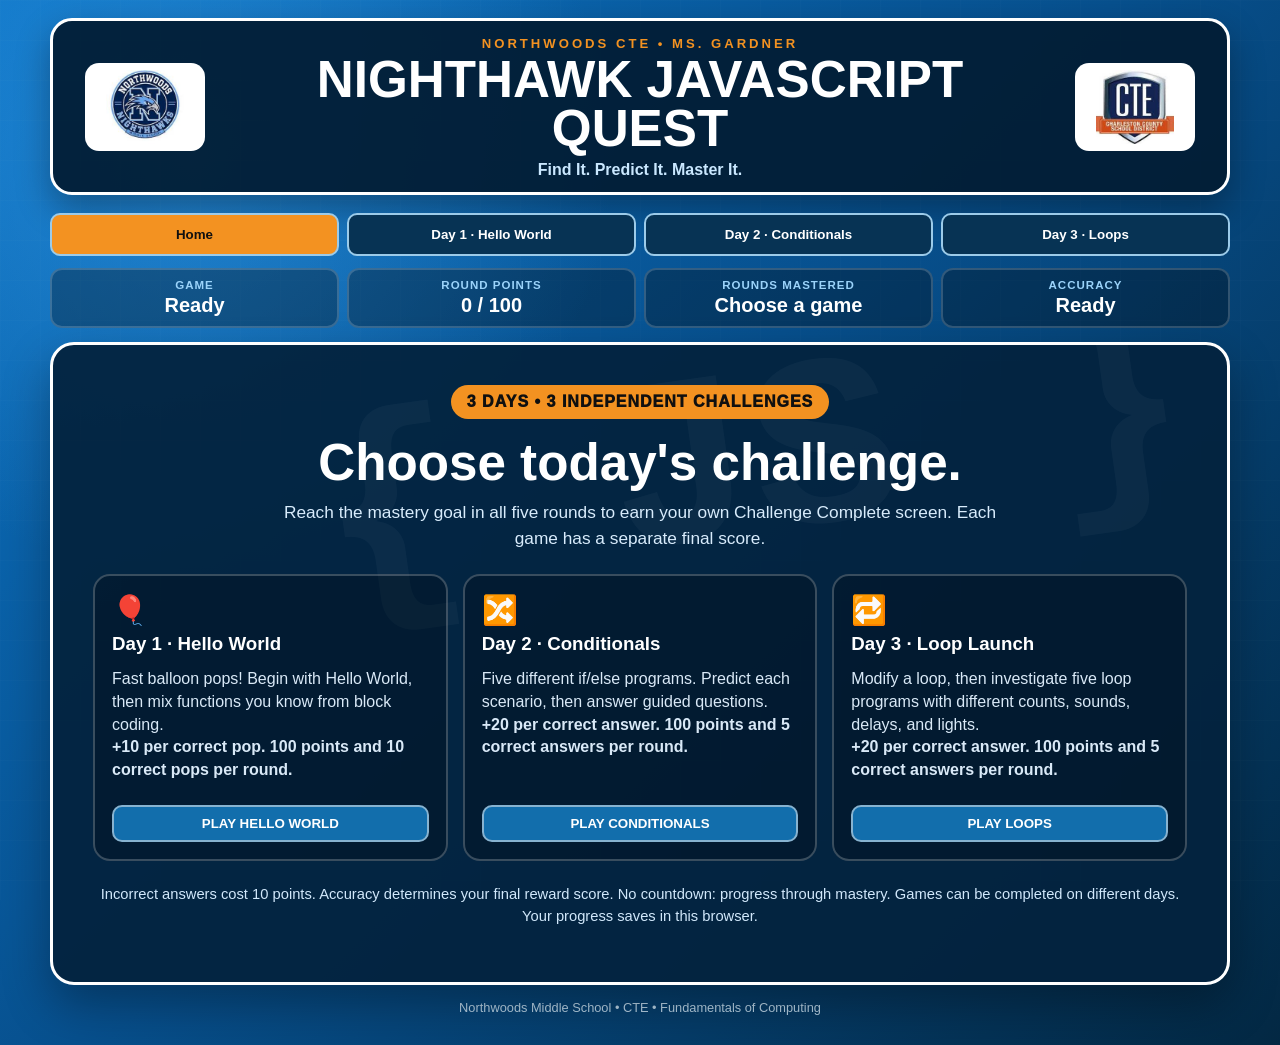
==== commit beec3bc7: "Add files via upload" ====
--- a/Preview.html
+++ b/Preview.html
@@ -28,12 +28,14 @@
 .balloon-pop-fx{position:absolute;z-index:8;pointer-events:none;color:#ffdf74;font:900 1.5rem Arial;text-shadow:0 2px 4px #000;animation:floatAway .65s ease forwards}
 
 .mastery-track{height:16px;border:2px solid #9fd0ee;background:#061927;border-radius:999px;overflow:hidden;margin-bottom:14px}.mastery-track>div{height:100%;background:linear-gradient(90deg,#26bf79,#5dbcf1);transition:width .2s}.student-result-name{font-size:1.5rem;font-weight:900;color:#ffe19a}.result-table-wrap{overflow:auto}.result-table{width:100%;border-collapse:collapse;margin:18px auto;background:#061b2d}.result-table th,.result-table td{border:1px solid #6f98b5;padding:12px;text-align:center}.result-table th{background:#124266;color:#d9efff}.drop-arena.choice-arena{height:300px}.choice-balloon{animation:balloonBob 2.8s ease-in-out infinite alternate}.choice-balloon.hue1{animation-delay:.4s}.choice-balloon.hue2{animation-delay:.8s}#studentName{width:min(460px,100%);font-size:1.1rem}@keyframes balloonBob{to{transform:translateY(7px)}}@media(max-width:550px){.drop-arena.choice-arena{height:390px}}@media(prefers-reduced-motion:reduce){.choice-balloon{animation:none}}
+
+.target-badge{display:block;font:900 .65rem Arial;background:#052842;color:#fff;border:1px solid #d6efff;border-radius:5px;padding:4px;margin:0 0 5px;letter-spacing:1px}.loop-ready-box{background:#0a3f35;border:2px solid #8ae4be;border-radius:12px;padding:12px;margin:14px 0}.loop-ready-box p{margin:0 0 10px;font-weight:800}.loop-ready-box button{width:100%;padding:14px;font-size:1rem}.guided-choices{display:flex;gap:10px;flex-wrap:wrap}.guided-choices button{flex:1;min-width:100px;font-family:Consolas,monospace}
 </style></head>
 <body><main class="app-shell">
 <header class="brand-bar"><img class="brand-logo" src="[data-uri]" alt="Northwoods Nighthawks"><div class="brand-title"><span class="eyebrow">NORTHWOODS CTE • MS. GARDNER</span><h1>NIGHTHAWK JAVASCRIPT QUEST</h1><p>Find It. Predict It. Master It.</p></div><img class="brand-logo" src="[data-uri]" alt="Career and Technical Education"></header>
 <nav class="level-nav" aria-label="Choose a daily game"><button data-level="0">Home</button><button data-level="1">Day 1 · Hello World</button><button data-level="2">Day 2 · Conditionals</button><button data-level="3">Day 3 · Loops</button></nav>
 <div class="hud four"><div><span>GAME</span><strong id="levelStat">Ready</strong></div><div><span>ROUND POINTS</span><strong id="score">0 / 100</strong></div><div><span>ROUNDS MASTERED</span><strong id="done">Choose a game</strong></div><div><span>ACCURACY</span><strong id="elapsed">Ready</strong></div></div>
-<section id="home" class="panel hero-panel"><div class="watermark" aria-hidden="true">{ JS }</div><span class="pill">3 DAYS • 3 INDEPENDENT CHALLENGES</span><h2>Choose today's challenge.</h2><p class="lead">Reach the mastery goal in all five rounds to earn your own Challenge Complete screen. Each game has a separate final score.</p><div class="how-grid"><article class="info-card"><div class="info-icon">🎈</div><h3>Day 1 · Hello World</h3><p>Fast balloon pops! Begin with Hello World, then mix functions you know from block coding.<br><strong>+10 per correct pop. 100 points and 10 correct pops per round.</strong></p><button class="small-btn" data-play="1">PLAY HELLO WORLD</button></article><article class="info-card"><div class="info-icon">🔀</div><h3>Day 2 · Conditionals</h3><p>Five different if/else programs. Predict each scenario, then modify the code.<br><strong>+20 per correct answer. 100 points and 5 correct answers per round.</strong></p><button class="small-btn" data-play="2">PLAY CONDITIONALS</button></article><article class="info-card"><div class="info-icon">🔁</div><h3>Day 3 · Loop Launch</h3><p>Modify a loop, then investigate five loop programs with different counts, sounds, delays, and lights.<br><strong>+20 per correct answer. 100 points and 5 correct answers per round.</strong></p><button class="small-btn" data-play="3">PLAY LOOPS</button></article></div><p class="note">Incorrect answers cost 10 points. Accuracy determines your final reward score. No countdown: progress through mastery. Games can be completed on different days. Your progress saves in this browser.</p></section>
+<section id="home" class="panel hero-panel"><div class="watermark" aria-hidden="true">{ JS }</div><span class="pill">3 DAYS • 3 INDEPENDENT CHALLENGES</span><h2>Choose today's challenge.</h2><p class="lead">Reach the mastery goal in all five rounds to earn your own Challenge Complete screen. Each game has a separate final score.</p><div class="how-grid"><article class="info-card"><div class="info-icon">🎈</div><h3>Day 1 · Hello World</h3><p>Fast balloon pops! Begin with Hello World, then mix functions you know from block coding.<br><strong>+10 per correct pop. 100 points and 10 correct pops per round.</strong></p><button class="small-btn" data-play="1">PLAY HELLO WORLD</button></article><article class="info-card"><div class="info-icon">🔀</div><h3>Day 2 · Conditionals</h3><p>Five different if/else programs. Predict each scenario, then answer guided questions.<br><strong>+20 per correct answer. 100 points and 5 correct answers per round.</strong></p><button class="small-btn" data-play="2">PLAY CONDITIONALS</button></article><article class="info-card"><div class="info-icon">🔁</div><h3>Day 3 · Loop Launch</h3><p>Modify a loop, then investigate five loop programs with different counts, sounds, delays, and lights.<br><strong>+20 per correct answer. 100 points and 5 correct answers per round.</strong></p><button class="small-btn" data-play="3">PLAY LOOPS</button></article></div><p class="note">Incorrect answers cost 10 points. Accuracy determines your final reward score. No countdown: progress through mastery. Games can be completed on different days. Your progress saves in this browser.</p></section>
 <section id="lesson" class="panel" hidden><div class="level-heading"><span class="pill" id="levelPill"></span><h2 id="title"></h2><p id="intro"></p></div><div id="content"></div><p id="feedback" class="feedback" role="status" aria-live="polite"></p><div class="actions"><button id="next" class="primary-btn" hidden>Continue</button></div></section>
 <section id="finish" class="panel result-panel" hidden><div class="result-icon">🏆</div><span class="pill">CHALLENGE COMPLETE!</span><h2 id="completionTitle"></h2><p class="student-result-name" id="completionName"></p><p class="note" id="completionDate"></p><p id="completionText"></p><div class="result-stats four"><div><span>Final score</span><strong id="finalScore"></strong></div><div><span>Rounds mastered</span><strong id="finalCompleted"></strong></div><div><span>Accuracy</span><strong id="finalAccuracy"></strong></div><div><span>Active time</span><strong id="finalTime"></strong></div></div><p class="note" id="scoreExplain"></p><div class="result-table-wrap"><table class="result-table"><thead><tr><th>Round</th><th>Mastery points</th><th>Correct</th><th>Mistakes</th></tr></thead><tbody id="roundResults"></tbody></table></div><div class="mastery-box"><h3>Show your teacher!</h3><p>Show this screen or take a screenshot for Canvas. You can also download your results below. This daily game is complete without completing either of the other games.</p></div><label id="reflectionLabel" for="reflection"></label><textarea id="reflection" rows="3" placeholder="I learned… My example is…"></textarea><div class="actions"><button id="downloadResults" class="small-btn">Download my results</button><button id="restart" class="small-btn">Replay this game</button></div><p class="note">Code editing labs use screen previews. Copy your code into Sphero Edu to test on a connected robot.</p></section>
 <footer>Northwoods Middle School • CTE • Fundamentals of Computing</footer></main><script>'use strict';
@@ -65,14 +67,16 @@
 ];
 function conditionalBoard(){return line(1,'async function startProgram() {')+line(2,'  if ('+token('getSpeed() < 1','condition','arg')+') {')+line(3,'    '+token('await roll(0, 72, 3);','then','fn'))+line(4,'  } else {')+line(5,'    '+token('setMainLed({ r: 2, g: 54, b: 255 });','else','fn'))+line(6,'  }')+line(7,'}');}
 function renderConditional(){if(state.step>=3){launchArcade(2);return;}if(state.step<3){const [prompt,answer,why]=conditionalClicks[state.step];$('content').innerHTML=`<p class="quiz-counter">Unscored code practice ${state.step+1} of 3</p><p class="prompt">${prompt}</p><div class="code-board" id="codeBoard">${conditionalBoard()}</div>`;bindTokens(answer,()=>award('conditionalClick'+state.step),why,'Think: check the condition, then choose the matching action.');}else{const q=predictions[state.step-3];$('content').innerHTML=`<div class="code-board"><pre>${esc(conditional)}</pre></div><p class="quiz-counter">Balloon prediction ${state.step-2} of 3</p><p class="prompt">${q.q}</p><div class="balloon-arena">${['Roll: heading 0°, speed 72, duration 3 seconds','Set the main LED to blue','Run both actions, one after the other'].map((t,i)=>`<button class="balloon" data-choice="${i}">${t}</button>`).join('')}</div>`;let locked=false;document.querySelectorAll('[data-choice]').forEach(b=>b.onclick=()=>{if(locked)return;if(+b.dataset.choice===q.answer){locked=true;b.classList.add('popped');b.textContent='✓ '+b.textContent;award('prediction'+state.step);feedback(q.why);$('next').hidden=false;$('next').textContent='Next challenge →';}else{b.classList.add('wrong');feedback('Try again. Compare the current speed with 1. Only one branch runs.',false);}});}$('next').onclick=()=>{feedback('');$('next').hidden=true;state.step++;renderConditional();};}
-function labMarkup(kind,tasks,extras){return `<div class="lab-grid"><div class="lab-card"><h3>DO: Explore and modify</h3><ol class="tasks">${tasks.map((t,i)=>`<li id="task${i}">${t}</li>`).join('')}</ol><label for="editor">JavaScript editor</label><textarea id="editor" class="editor" spellcheck="false" autocapitalize="off" aria-describedby="editorHelp"></textarea><p id="editorHelp" class="note">Edit the code directly, then preview and check. This lab supports the commands shown in this example.</p><div class="actions"><button class="small-btn" id="run">▶ Preview & check</button><button class="small-btn" id="resetCode">Reset code</button><button class="small-btn" id="copy">Copy code</button><button class="small-btn" id="downloadCode">Download code</button></div><p class="lab-error" id="labError" role="status" aria-live="polite"></p></div><div class="lab-card"><h3>Behavior preview</h3>${extras}<div class="stage"><div class="robot" id="robot" aria-label="Robot preview">BOLT</div><div id="simLabel">Ready to preview</div></div><div class="sim-log" id="simLog" role="status" aria-live="polite"></div><div id="loopProgress" class="loop-progress"></div><p class="note">This is a screen model. Actual motion depends on aiming and the surface. Sound plays through the programming device in Sphero Edu.</p><p class="source-links">Reference: <a href="https://sites.google.com/sphero.com/sphero-edu-javascript-wiki/sounds" target="_blank" rel="noopener">Sphero sounds</a> · <a href="https://sites.google.com/sphero.com/sphero-edu-javascript-wiki/movement" target="_blank" rel="noopener">Movement</a> · <a href="https://sites.google.com/sphero.com/sphero-edu-javascript-wiki/lights" target="_blank" rel="noopener">Lights</a></p></div></div>`;}
-function setupLab(kind,baseline,run){$('editor').value=baseline;$('run').onclick=()=>{stopSim();$('labError').textContent='';feedback('');try{run();}catch(e){$('labError').textContent=e.message;$('simLabel').textContent='Check your code';$('simLog').textContent='';$('robot').classList.remove('rolling');}};$('editor').addEventListener('keydown',e=>{if(e.key==='Tab'){e.preventDefault();const a=e.target.selectionStart,b=e.target.selectionEnd;e.target.setRangeText('  ',a,b,'end');}});$('resetCode').onclick=()=>{stopSim();$('editor').value=baseline;$('labError').textContent='';$('simLabel').textContent='Code reset. Completed challenges stay checked.';$('simLog').textContent='';$('robot').classList.remove('rolling');};$('copy').onclick=async()=>{try{await navigator.clipboard.writeText($('editor').value);$('labError').textContent='Code copied. Paste it into Sphero Edu.';}catch(e){$('editor').focus();$('editor').select();$('labError').textContent='Select the code and press Ctrl+C (or Command+C) to copy.';}};$('downloadCode').onclick=()=>download(kind+'.js',$('editor').value,'text/javascript');refreshTasks(kind);}
-function refreshTasks(kind){const total=kind==='conditionalLab'?3:5;for(let i=0;i<total;i++){if(state.completed.has(kind+i)){$('task'+i).classList.add('complete');if(!$('task'+i).textContent.startsWith('✓'))$('task'+i).prepend('✓ ');}}if(Array.from({length:total},(_,i)=>state.completed.has(kind+i)).every(Boolean)){$('next').hidden=false;$('next').textContent=kind==='conditionalLab'?'Finish this game →':'Start balloon rounds →';}}
+function labMarkup(kind,tasks,extras){return `<div class="lab-grid"><div class="lab-card"><h3>DO: Explore and modify</h3><ol class="tasks">${tasks.map((t,i)=>`<li id="task${i}">${t}</li>`).join('')}</ol>${kind==='loop'?'<div class="loop-ready-box"><p id="loopReadyMessage" role="status">Complete the five tasks and select Preview &amp; check.</p><button id="loopContinue" class="small-btn" disabled>Continue to Balloon Challenge →</button></div>':''}<label for="editor">JavaScript editor</label><textarea id="editor" class="editor" spellcheck="false" autocapitalize="off" aria-describedby="editorHelp"></textarea><p id="editorHelp" class="note">Edit the code directly, then preview and check. This lab supports the commands shown in this example.</p><div class="actions"><button class="small-btn" id="run">▶ Preview & check</button><button class="small-btn" id="resetCode">Reset code</button><button class="small-btn" id="copy">Copy code</button><button class="small-btn" id="downloadCode">Download code</button></div><p class="lab-error" id="labError" role="status" aria-live="polite"></p></div><div class="lab-card"><h3>Behavior preview</h3>${extras}<div class="stage"><div class="robot" id="robot" aria-label="Robot preview">BOLT</div><div id="simLabel">Ready to preview</div></div><div class="sim-log" id="simLog" role="status" aria-live="polite"></div><div id="loopProgress" class="loop-progress"></div><p class="note">This is a screen model. Actual motion depends on aiming and the surface. Sound plays through the programming device in Sphero Edu.</p><p class="source-links">Reference: <a href="https://sites.google.com/sphero.com/sphero-edu-javascript-wiki/sounds" target="_blank" rel="noopener">Sphero sounds</a> · <a href="https://sites.google.com/sphero.com/sphero-edu-javascript-wiki/movement" target="_blank" rel="noopener">Movement</a> · <a href="https://sites.google.com/sphero.com/sphero-edu-javascript-wiki/lights" target="_blank" rel="noopener">Lights</a></p></div></div>`;}
+function setupLab(kind,baseline,run){$('editor').value=baseline;$('run').onclick=()=>{stopSim();$('labError').textContent='';feedback('');try{run();}catch(e){$('labError').textContent=e.message;$('simLabel').textContent='Check your code';$('simLog').textContent='';$('robot').classList.remove('rolling');}};$('editor').addEventListener('keydown',e=>{if(e.key==='Tab'){e.preventDefault();const a=e.target.selectionStart,b=e.target.selectionEnd;e.target.setRangeText('  ',a,b,'end');}});$('resetCode').onclick=()=>{stopSim();$('editor').value=baseline;$('labError').textContent='';$('simLabel').textContent='Code reset. Completed challenges stay checked.';$('simLog').textContent='';$('robot').classList.remove('rolling');};$('copy').onclick=async()=>{try{await navigator.clipboard.writeText($('editor').value);$('labError').textContent='Code copied. Paste it into Sphero Edu.';}catch(e){$('editor').focus();$('editor').select();$('labError').textContent='Select the code and press Ctrl+C (or Command+C) to copy.';}};$('downloadCode').onclick=()=>download(kind+'.js',$('editor').value,'text/javascript');refreshTasks(kind);if(kind==='loopLab')$('loopContinue').onclick=()=>{if(!$('loopContinue').disabled)$('next').onclick();};}
+function refreshTasks(kind){const total=kind==='conditionalLab'?3:5;for(let i=0;i<total;i++){if(state.completed.has(kind+i)){$('task'+i).classList.add('complete');if(!$('task'+i).textContent.startsWith('✓'))$('task'+i).prepend('✓ ');}}
+ const all=Array.from({length:total},(_,i)=>state.completed.has(kind+i)).every(Boolean);
+ if(kind==='loopLab'){let valid=false;try{parseLoop($('editor').value);valid=true;}catch(e){}const ready=all&&valid;$('loopContinue').disabled=!ready;$('loopReadyMessage').textContent=ready?'All five steps complete! Continue to the Balloon Challenge.':all?'All five steps are checked. Fix the code syntax, then continue.':'Complete the five tasks and select Preview & check.';$('next').hidden=!ready;if(ready)$('next').textContent='Continue to Balloon Challenge →';}
+ else if(all){$('next').hidden=false;$('next').textContent='Finish this game →';}}
 function colorPattern(){return '\\{\\s*r\\s*:\\s*(\\d+)\\s*,\\s*g\\s*:\\s*(\\d+)\\s*,\\s*b\\s*:\\s*(\\d+)\\s*\\}';}
 function validateColor(rgb){if(rgb.some(n=>n<0||n>255))throw Error('Color values must be between 0 and 255.');}
 function parseConditional(code){const re=new RegExp('^\\s*async\\s+function\\s+startProgram\\(\\s*\\)\\s*\\{\\s*if\\s*\\(\\s*getSpeed\\(\\s*\\)\\s*(<=|>=|===|==|<|>)\\s*(-?\\d+(?:\\.\\d+)?)\\s*\\)\\s*\\{\\s*await\\s+roll\\(\\s*(-?\\d+(?:\\.\\d+)?)\\s*,\\s*(-?\\d+(?:\\.\\d+)?)\\s*,\\s*(\\d+(?:\\.\\d+)?)\\s*\\)\\s*;\\s*\\}\\s*else\\s*\\{\\s*setMainLed\\(\\s*'+colorPattern()+'\\s*\\)\\s*;\\s*\\}\\s*\\}\\s*$');const m=code.match(re);if(!m)throw Error('Keep the if/else structure shown above. Check parentheses, braces, commas, and semicolons. Edit the comparison, roll numbers, or RGB values.');const p={op:m[1],threshold:+m[2],heading:+m[3],speed:+m[4],duration:+m[5],rgb:m.slice(6,9).map(Number)};if(p.heading<0||p.heading>359||Math.abs(p.speed)>255||p.duration<=0||p.duration>30)throw Error('Use heading 0–359, speed -255–255, and duration above 0 up to 30 seconds for this preview.');validateColor(p.rgb);return p;}
 function conditionResult(op,a,b){return {'<':a<b,'>':a>b,'<=':a<=b,'>=':a>=b,'===':a===b,'==':a===b}[op];}
-function renderConditionalLab(){const tasks=['Modify the condition so only the <strong>else</strong> branch runs for a stopped robot (speed 0). Hint: make the test false.','Change all three roll arguments: <strong>direction, speed, and duration</strong>. Preview the if branch.','Change the <strong>main LED color</strong> in the else branch. Preview the else branch.'];$('content').innerHTML=labMarkup('conditional',tasks,'<label for="currentSpeed">Scenario: current robot speed</label><input id="currentSpeed" type="number" value="0" min="-255" max="255"><p class="note">The starting speed is a scenario input, not a code edit. The condition is checked once each time you run.</p>');setupLab('conditionalLab',conditional,()=>{const p=parseConditional($('editor').value),current=Number($('currentSpeed').value);if($('currentSpeed').value.trim()===''||!Number.isFinite(current)||Math.abs(current)>255)throw Error('Enter a current speed between -255 and 255.');const result=conditionResult(p.op,current,p.threshold);$('robot').classList.toggle('rolling',result);$('robot').style.background=result?'#e7f6ff':`rgb(${p.rgb.join(',')})`;$('simLabel').textContent=result?'IF branch: roll':'ELSE branch: main LED';$('simLog').textContent=`Check: ${current} ${p.op} ${p.threshold} → ${result}\n`+(result?`roll(${p.heading}, ${p.speed}, ${p.duration})\nDirection: ${p.heading}° relative to aim\nSpeed: ${p.speed}\nDuration: ${p.duration} seconds`:`Main LED: r ${p.rgb[0]}, g ${p.rgb[1]}, b ${p.rgb[2]}\nNo new roll command in this branch.`);if(!result&&current===0&&(p.op!=='<'||p.threshold!==1))award('conditionalLab0');if(result&&p.heading!==0&&p.speed!==72&&p.duration!==3)award('conditionalLab1');if(!result&&p.rgb.some((v,i)=>v!==[2,54,255][i]))award('conditionalLab2');refreshTasks('conditionalLab');feedback('Preview checked. Green tasks show changes you have demonstrated.');if(result)simTimer=setTimeout(()=>$('robot')?.classList.remove('rolling'),p.duration*1000);});$('next').onclick=()=>completeGame(2);}
 function parseLoop(code){const re=new RegExp('^\\s*async\\s+function\\s+startProgram\\(\\s*\\)\\s*\\{\\s*for\\s*\\(\\s*var\\s+count\\s*=\\s*0\\s*;\\s*count\\s*<\\s*(\\d+)\\s*;\\s*count\\s*\\+\\+\\s*\\)\\s*\\{\\s*await\\s+Sound\\.(Animal|Game\\.BonusSuper)\\.play\\(\\s*(true|false)\\s*\\)\\s*;\\s*(?:setMainLed\\(\\s*'+colorPattern()+'\\s*\\)\\s*;\\s*)?await\\s+delay\\(\\s*(\\d+(?:\\.\\d+)?)\\s*\\)\\s*;\\s*\\}\\s*\\}\\s*$');const m=code.match(re);if(!m)throw Error('Keep this loop structure. You can change the repeat count, Animal to Game.BonusSuper, true/false, delay, and add setMainLed between sound and delay. Check punctuation.');const p={count:+m[1],sound:m[2],wait:m[3]==='true',rgb:m[4]===undefined?null:m.slice(4,7).map(Number),delay:+m[7]};if(p.count<1||p.count>10||p.delay<0||p.delay>10)throw Error('For this screen preview, use 1–10 repetitions and a delay of 0–10 seconds.');if(p.rgb)validateColor(p.rgb);return p;}
 function renderLoop(){const tasks=['Make the loop run <strong>five times</strong>.','Change <code>play(true)</code> to <code>play(false)</code>. Does the program wait for the sound to finish?','Change <code>await delay(2);</code> to <code>await delay(4);</code>. What changes?','Change <code>Sound.Animal.play</code> to <code>Sound.Game.BonusSuper.play</code>.','Between the sound and delay lines, add:<br><code>setMainLed({ r: 255, g: 210, b: 42 });</code><br>What happens to the light?'];$('content').innerHTML=labMarkup('loop',tasks,'<div class="concept"><div><strong>Read the loop</strong><br><code>count = 0</code> starts the counter.<br><code>count &lt; 3</code> repeats for 0, 1, 2.<br><code>count++</code> adds 1 each time.</div></div><p class="note">true waits for the sound to finish. false starts the sound and immediately continues. It does not mute the sound.</p>');setupLab('loopLab',loop,()=>{const p=parseLoop($('editor').value);if(p.count===5)award('loopLab0');if(!p.wait)award('loopLab1');if(p.delay===4)award('loopLab2');if(p.sound==='Game.BonusSuper')award('loopLab3');if(p.rgb&&p.rgb.join(',')==='255,210,42')award('loopLab4');refreshTasks('loopLab');$('robot').style.background='#e7f6ff';$('loopProgress').innerHTML=Array.from({length:p.count},(_,i)=>`<span class="loop-dot" id="dot${i}">${i+1}</span>`).join('');$('simLog').textContent=`${p.count} repetitions. Sound: ${p.sound==='Animal'?'random animal sound':'BonusSuper game sound'}.\n${p.wait?'Wait for sound to finish, then continue.':'Start sound and continue immediately.'}\nDelay: ${p.delay} seconds per repetition (${p.count*p.delay} seconds of delay in total).\nTiming preview is compressed. Sound duration is illustrative; no actual Sphero audio plays here.\n`;feedback('Your changes are checked. Watch the command order in the preview.');let iteration=0;function cycle(){if(iteration>=p.count){$('simLabel').textContent='Loop complete: '+p.count+' repetitions';return;}$('simLabel').textContent=`Repetition ${iteration+1} of ${p.count}: start sound`;$('simLog').textContent+=`\n${iteration+1}. Start ${p.sound} sound.`;const afterSound=()=>{if(p.rgb){$('robot').style.background=`rgb(${p.rgb.join(',')})`;$('simLog').textContent+=` Set main LED to RGB (${p.rgb.join(', ')}).`;}$('simLabel').textContent=`Repetition ${iteration+1}: delay ${p.delay} seconds`;$('simLog').textContent+=` Delay ${p.delay}s.`;$('dot'+iteration).classList.add('done');iteration++;simTimer=setTimeout(cycle,Math.max(180,p.delay*200));};if(p.wait){$('simLog').textContent+=' Wait until sound finishes.';simTimer=setTimeout(afterSound,600);}else{afterSound();}}cycle();});$('next').onclick=()=>{try{parseLoop($('editor').value);games[3].loopCode=$('editor').value;launchArcade(3);}catch(e){$('labError').textContent=e.message;}};}
 function download(name,text,type='text/plain'){const url=URL.createObjectURL(new Blob([text],{type}));const a=document.createElement('a');a.href=url;a.download=name;document.body.appendChild(a);a.click();a.remove();setTimeout(()=>URL.revokeObjectURL(url),1000);}
@@ -82,6 +86,7 @@
 function freshGame(name=''){return {name,phase:'intro',step:0,round:0,roundPoints:0,roundCorrect:0,hits:0,wrong:0,missed:0,streak:0,bestStreak:0,seconds:0,marks:[],roundReports:[],loopCode:loop,draft:'',reflection:'',questionIndex:0};}
 let games={1:freshGame(),2:freshGame(),3:freshGame()},active=0,arenaState=null,clock=null,lastTick=0;
 try{const stored=JSON.parse(localStorage.getItem(STORAGE_KEY));if(stored)for(const n of [1,2,3])if(stored[n]&&Array.isArray(stored[n].marks))games[n]={...freshGame(),...stored[n]};}catch(e){}
+if(games[2].phase==='complete'&&!['conditionalGuide0','conditionalGuide1','conditionalGuide2'].every(x=>games[2].marks.includes(x))){games[2].phase='lab';games[2].completedAt='';}
 function mmss(s){return Math.floor(s/60)+':'+String(Math.floor(s%60)).padStart(2,'0');}
 function accuracy(g){const attempts=g.hits+g.wrong+g.missed;return attempts?g.hits/attempts:0;}
 function finalScore(g){return g.round===5?500+Math.round(500*accuracy(g)):g.round*100;}
@@ -91,16 +96,19 @@
 function award(id){state.completed.add(id);saveGames();updateHud();}
 function stopClock(){clearInterval(clock);clock=null;stopSim();arenaState=null;}
 function startClock(){lastTick=performance.now();clock=setInterval(()=>{const now=performance.now(),dt=(now-lastTick)/1000;lastTick=now;if(!active||document.hidden||arenaState?.paused)return;const g=games[active];if(['intro','complete','review'].includes(g.phase)||(g.phase==='arcade'&&!arenaState?.running))return;g.seconds+=dt;if(arenaState?.running)tickArena(dt);},60);}
-function openLevel(level){saveGames();stopClock();active=level;state.level=level;$('home').hidden=level!==0;$('lesson').hidden=level===0;$('finish').hidden=true;$('next').hidden=true;feedback('');try{history.replaceState(null,'',level?'#game'+level:location.pathname+location.search);}catch(e){}if(!level){updateHud();return;}const g=games[level];state.completed=new Set(g.marks);state.step=g.step;$('title').textContent=CONFIG[level].name;$('levelPill').textContent='DAY '+level+' · 5 MASTERY ROUNDS';$('intro').textContent=CONFIG[level].goal;startClock();updateHud();if(g.phase==='complete'){completeGame(level);return;}if(g.phase==='intro'){renderIntro(level);return;}if(g.phase==='tutorial'){level===1?renderHello():renderConditional();return;}if(g.phase==='lab'){level===2?renderConditionalLab():renderLoop();if(g.draft)$('editor').value=g.draft;return;}if(g.phase==='review'){roundReview();return;}launchArcade(level);}
-function renderIntro(level){const g=games[level];$('content').innerHTML=`<div class="concept"><div><strong>Your daily challenge</strong><br>${level===1?'Practice with Hello World. Rounds 1–2 use only that program; rounds 3–5 mix familiar Sphero functions.':level===2?'Identify the condition, then master five different if/else programs and finish the editing lab.':'Finish the five editing tasks, then master five different loop programs.'}<br>Complete this game for today's Challenge Complete screen.</div><div><strong>How to advance</strong><br>Reach <strong>100 round points</strong> and at least <strong>${CONFIG[level].required} correct ${level===1?'pops':'answers'}</strong> in every round.<br>Correct: +${CONFIG[level].positive}. Incorrect: −10.<br>No countdown. Accuracy unlocks the next round.</div></div><div class="code-board"><pre>${esc(level===1?hello:level===2?conditional:loop)}</pre></div><label for="studentName">Student name for your completion screen</label><input id="studentName" type="text" maxlength="60" value="${esc(g.name)}" autocomplete="off" placeholder="Enter your name"><p id="nameError" class="lab-error" role="status"></p><p class="note">Each game has its own results. Your final score is 500 completion points plus up to 500 accuracy points. Incorrect clicks and missed target balloons lower accuracy. Unclicked decoys do not.</p><div class="actions"><button id="beginGame" class="primary-btn">▶ START THIS CHALLENGE</button></div>`;$('beginGame').onclick=()=>{const name=$('studentName').value.trim();if(!name){$('nameError').textContent='Enter your name so your teacher can identify your results.';return;}g.name=name;g.phase=level===3?'lab':'tutorial';state.step=0;if(level===1)renderHello();else if(level===2)renderConditional();else renderLoop();saveGames();};}
+function openLevel(level){saveGames();stopClock();active=level;state.level=level;$('home').hidden=level!==0;$('lesson').hidden=level===0;$('finish').hidden=true;$('next').hidden=true;feedback('');try{history.replaceState(null,'',level?'#game'+level:location.pathname+location.search);}catch(e){}if(!level){updateHud();return;}const g=games[level];state.completed=new Set(g.marks);state.step=g.step;$('title').textContent=CONFIG[level].name;$('levelPill').textContent='DAY '+level+' · 5 MASTERY ROUNDS';$('intro').textContent=CONFIG[level].goal;startClock();updateHud();if(g.phase==='complete'){completeGame(level);return;}if(g.phase==='intro'){renderIntro(level);return;}if(g.phase==='tutorial'){level===1?renderHello():renderConditional();return;}if(g.phase==='lab'){level===2?renderConditionalLab():renderLoop();if(g.draft&&$('editor')){$('editor').value=g.draft;if(level===3)refreshTasks('loopLab');}return;}if(g.phase==='review'){roundReview();return;}launchArcade(level);}
+function renderIntro(level){const g=games[level];$('content').innerHTML=`<div class="concept"><div><strong>Your daily challenge</strong><br>${level===1?'Practice with Hello World. Rounds 1–2 use only that program; rounds 3–5 mix familiar Sphero functions.':level===2?'Identify the condition, then master five different if/else programs and finish the guided questions.':'Finish the five editing tasks, then master five different loop programs.'}<br>Complete this game for today's Challenge Complete screen.</div><div><strong>How to advance</strong><br>Reach <strong>100 round points</strong> and at least <strong>${CONFIG[level].required} correct ${level===1?'pops':'answers'}</strong> in every round.<br>Correct: +${CONFIG[level].positive}. Incorrect: −10.<br>No countdown. Accuracy unlocks the next round.</div></div><div class="code-board"><pre>${esc(level===1?hello:level===2?conditional:loop)}</pre></div><label for="studentName">Student name for your completion screen</label><input id="studentName" type="text" maxlength="60" value="${esc(g.name)}" autocomplete="off" placeholder="Enter your name"><p id="nameError" class="lab-error" role="status"></p><p class="note">Each game has its own results. Your final score is 500 completion points plus up to 500 accuracy points. Incorrect clicks and missed target balloons lower accuracy. Unclicked decoys do not.</p><div class="actions"><button id="beginGame" class="primary-btn">▶ START THIS CHALLENGE</button></div>`;$('beginGame').onclick=()=>{const name=$('studentName').value.trim();if(!name){$('nameError').textContent='Enter your name so your teacher can identify your results.';return;}g.name=name;g.phase=level===3?'lab':'tutorial';state.step=0;if(level===1)renderHello();else if(level===2)renderConditional();else renderLoop();saveGames();};}
 const originalSetupLab=setupLab;
-setupLab=function(kind,baseline,run){originalSetupLab(kind,baseline,run);$('editor').addEventListener('input',()=>{games[active].draft=$('editor').value;saveGames();});if(active===3){const old=$('run').onclick;$('run').onclick=()=>{old();if(!$('labError').textContent){games[3].loopCode=$('editor').value;games[3].draft=$('editor').value;saveGames();}};}};
+setupLab=function(kind,baseline,run){originalSetupLab(kind,baseline,run);$('editor').addEventListener('input',()=>{games[active].draft=$('editor').value;if(active===3)refreshTasks('loopLab');saveGames();});if(active===3){const old=$('run').onclick;$('run').onclick=()=>{old();if(!$('labError').textContent){games[3].loopCode=$('editor').value;games[3].draft=$('editor').value;saveGames();}};}};
 const HELLO_ROUNDS=[{title:'Hello World: arguments',kind:'argument'},{title:'Hello World: functions',kind:'function'},{title:'Mixed Sphero calls: arguments',kind:'argument'},{title:'Mixed Sphero calls: functions',kind:'function'},{title:'Mixed mastery: functions AND arguments',kind:'mixed'}];
 const CALLS=[
  {name:'scrollMatrixText',call:"await scrollMatrixText('Hello world!', { r: 43, g: 211, b: 255 }, 15, true);",args:["'Hello world!'",'{ r: 43, g: 211, b: 255 }','15','true']},
  {name:'roll',call:'await roll(90, 100, 2);',args:['90','100','2']},
  {name:'delay',call:'await delay(4);',args:['4']},
- {name:'setMainLed',call:'setMainLed({ r: 255, g: 0, b: 0 });',args:['{ r: 255, g: 0, b: 0 }']}
+ {name:'setMainLed',call:'setMainLed({ r: 255, g: 0, b: 0 });',args:['{ r: 255, g: 0, b: 0 }']},
+ {name:'spin',call:'await spin(360, 2);',args:['360','2']},
+ {name:'speak',call:"await speak('Hello!', true);",args:["'Hello!'",'true']},
+ {name:'setDisplayImage',call:'await setDisplayImage(DisplayImage.Cat);',args:['DisplayImage.Cat']}
 ];
 const CONDITIONAL_ROUNDS=[
  {op:'<',threshold:20,heading:0,speed:60,duration:2,rgb:[2,54,255],color:'blue',speeds:[12,20,35,18,40,10]},
@@ -123,16 +131,25 @@
 function togglePause(force){if(!arenaState?.running)return;arenaState.paused=force===undefined?!arenaState.paused:force;$('pauseOverlay').hidden=!arenaState.paused;if(arenaState.paused){$('pauseOverlay').innerHTML='<h3>Paused</h3><p>Balloon movement is stopped.</p><button id="resumeGame" class="primary-btn">Resume</button>';$('resumeGame').onclick=()=>togglePause(false);}$('pauseGame').textContent=arenaState.paused?'Resume':'Pause';lastTick=performance.now();saveGames();}
 function clearBalloons(){if(!arenaState)return;for(const b of arenaState.items)b.el.remove();arenaState.items=[];}
 function shuffle(arr){return arr.map(x=>({x,r:Math.random()})).sort((a,b)=>a.r-b.r).map(o=>o.x);}
-function addBalloon(text,correct,lane,choice=false,kind=''){const arena=$('dropArena'),a=arenaState,lanes=arena.clientWidth<550?2:3,width=Math.min(245,(arena.clientWidth-32)/lanes-12);const el=document.createElement('button');el.type='button';el.className='drop-balloon '+(choice?'choice-balloon ':'')+'hue'+(a.serial++%3);el.textContent=text;el.setAttribute('aria-label','Pop '+text);el.style.width=width+'px';const y=a.reduced?50+Math.floor(lane/lanes)*135:-105-Math.floor(lane/lanes)*170;el.style.left=(16+(lane%lanes)*(arena.clientWidth-32)/lanes)+'px';el.style.top=y+'px';const item={el,text,correct,y,lane:lane%lanes,age:0,speed:active===1?90+games[1].round*12:0,choice,kind};el.onclick=()=>popBalloon(item);arena.appendChild(el);a.items.push(item);return item;}
+function addBalloon(text,correct,lane,choice=false,kind=''){const arena=$('dropArena'),a=arenaState,lanes=arena.clientWidth<550?2:3,width=Math.min(245,(arena.clientWidth-32)/lanes-12);const el=document.createElement('button');el.type='button';el.className='drop-balloon '+(choice?'choice-balloon ':'')+'hue'+(a.serial++%3);el.textContent=text;el.setAttribute('aria-label','Pop '+text);el.style.width=width+'px';const y=a.reduced?50+Math.floor(lane/lanes)*135:-105-Math.floor(lane/lanes)*170;el.style.left=(16+(lane%lanes)*(arena.clientWidth-32)/lanes)+'px';el.style.top=y+'px';const item={el,text,correct,y,lane:lane%lanes,slot:lane,age:0,speed:active===1?90+games[1].round*12:0,choice,kind};el.onclick=()=>popBalloon(item);arena.appendChild(el);a.items.push(item);return item;}
 function recordAnswer(correct,miss=false){const g=games[active];if(correct){g.hits++;g.roundCorrect++;g.roundPoints+=CONFIG[active].positive;g.streak++;g.bestStreak=Math.max(g.bestStreak,g.streak);}else{if(miss)g.missed++;else g.wrong++;g.roundPoints-=10;g.streak=0;}updateHud();saveGames();}
 function popEffect(item){const fx=document.createElement('span');fx.className='balloon-pop-fx';fx.textContent='✦ +'+CONFIG[active].positive;fx.style.left=item.el.style.left;fx.style.top=Math.max(10,item.y)+'px';$('dropArena').appendChild(fx);setTimeout(()=>fx.remove(),650);}
 function popBalloon(item){const a=arenaState;if(!a?.running||a.paused||a.answered||!a.items.includes(item))return;const g=games[active];if(item.choice){a.answered=true;recordAnswer(item.correct);if(item.correct)popEffect(item);const result=a.scenario;$('arcadeMessage').textContent=(item.correct?'✓ +20 points. ':'Incorrect: −10 points. ')+result.why;$('arcadeMessage').className='feedback '+(item.correct?'good':'bad');clearBalloons();$('scenarioNext').hidden=false;$('scenarioNext').textContent=mastered(g)?'Round mastered →':'Next scenario →';return;}recordAnswer(item.correct);if(item.correct){popEffect(item);$('arcadeMessage').textContent='✓ +10 points. '+(item.kind==='function'?'That name identifies a function.':'That value is an argument supplied to the function.');$('arcadeMessage').className='feedback good';}else{$('arcadeMessage').textContent='Incorrect: −10 points. '+(item.kind==='keyword'?'That is a JavaScript keyword.':`That is ${item.kind==='function'?'a function name':'an argument'}. `)+'Follow the target in the prompt.';$('arcadeMessage').className='feedback bad';}item.el.remove();a.items=a.items.filter(x=>x!==item);if(mastered(g))endRound();}
-function newHelloWave(){const a=arenaState,g=games[1];const idx=g.round<2?0:[1,2,3,0][a.waveIndex%4];const call=CALLS[idx],kind=g.round===4?(a.waveIndex%2?'function':'argument'):HELLO_ROUNDS[g.round].kind;a.waveIndex++;g.questionIndex=a.waveIndex;const code=`async function startProgram() {\n  ${call.call}\n}`;$('referenceCode').textContent=code;$('arcadePrompt').textContent=`${HELLO_ROUNDS[g.round].title}: pop ONLY ${kind==='function'?'FUNCTION NAMES':'ARGUMENTS'}.`;
- const pieces=[{text:call.name,kind:'function'},{text:'startProgram',kind:'function'},...call.args.map(text=>({text,kind:'argument'})),{text:'async',kind:'keyword'},{text:'function',kind:'keyword'}];
- // Enough distractors make clicking every balloon a losing strategy.
- if(!call.call.startsWith('await'))pieces.push({text:'else',kind:'keyword'});else pieces.push({text:'await',kind:'keyword'});
- a.waveQueue=shuffle(pieces).map(x=>({...x,correct:x.kind===kind}));a.spawnIn=0;}
-function spawnHello(){const a=arenaState;if(!a.waveQueue.length){if(!a.items.length)newHelloWave();else return;}const lanes=$('dropArena').clientWidth<550?2:3;const free=Array.from({length:lanes},(_,i)=>i).filter(l=>!a.items.some(b=>b.lane===l&&(a.reduced||b.y<120)));if(!free.length)return;const x=a.waveQueue.shift();addBalloon(x.text,x.correct,free[Math.floor(Math.random()*free.length)],false,x.kind);}
+function newHelloWave(){const a=arenaState,g=games[1],calls=g.round<2?[CALLS[0]]:CALLS;
+ $('referenceCode').textContent=`async function startProgram() {\n${calls.map(c=>'  '+c.call).join('\n')}\n}`;
+ $('arcadePrompt').textContent=g.round===4?'Mixed mastery: read each balloon label. Pop it ONLY if the code piece matches FUNCTION or ARGUMENT.':`${HELLO_ROUNDS[g.round].title}: pop ONLY ${HELLO_ROUNDS[g.round].kind==='function'?'FUNCTION NAMES':'ARGUMENTS'}.`;
+ a.pool=[{text:'startProgram',kind:'function'},...calls.flatMap(c=>[{text:c.name,kind:'function'},...c.args.map(text=>({text,kind:'argument'}))]),{text:'async',kind:'keyword'},{text:'function',kind:'keyword'},{text:'await',kind:'keyword'}];
+ a.waveQueue=[];a.spawnIn=0;}
+function spawnHello(){const a=arenaState,g=games[1];const lanes=$('dropArena').clientWidth<550?2:3;
+ const free=Array.from({length:a.reduced?lanes*3:lanes},(_,i)=>i).filter(l=>!a.items.some(b=>a.reduced?b.slot===l:b.lane===l&&b.y<45));
+ if(!free.length)return;
+ const expected=g.round===4?(Math.floor(g.questionIndex/2)%2?'function':'argument'):HELLO_ROUNDS[g.round].kind;
+ const wantCorrect=g.questionIndex%2===0;const options=a.pool.filter(x=>(x.kind===expected)===wantCorrect);
+ const pick=options[(Math.floor(g.questionIndex/2))%options.length];g.questionIndex++;
+ const item=addBalloon(pick.text,pick.kind===expected,free[Math.floor(Math.random()*free.length)],false,pick.kind);
+ item.expected=expected;
+ if(g.round===4){const badge=document.createElement('small');badge.className='target-badge';badge.textContent='FIND A '+expected.toUpperCase();item.el.prepend(badge);item.el.setAttribute('aria-label',badge.textContent+': '+pick.text);}
+}
 function conditionalQuestion(round,index){const p=CONDITIONAL_ROUNDS[round],speed=p.speeds[index%p.speeds.length],truth=conditionResult(p.op,speed,p.threshold),rollText=`Roll: ${p.heading}°, speed ${p.speed}, ${p.duration} seconds`,colorText=`Set the main LED to ${p.color}`,answer=truth?rollText:colorText;return {code:conditionalProgram(p),prompt:`Current robot speed is ${speed}. Is ${speed} ${p.op} ${p.threshold} true or false? What happens?`,why:`${speed} ${p.op} ${p.threshold} is ${truth}. Correct action: ${answer}. Only this branch runs.`,options:[{text:rollText,correct:truth},{text:colorText,correct:!truth},{text:'Run both IF and ELSE actions',correct:false}]};}
 function loopQuestion(round,index){const p=LOOP_ROUNDS[round],v=index%6;let rows;
  if(round===0)rows=[['How many times does this loop repeat?','3 times','4 times','Forever','The counter is 0, 1, 2, so the body runs three times.'],['What is the first counter value?','0','1','3','count = 0 starts the counter at zero.'],['What is the last counter value that runs the body?','2','3','4','2 is the last value less than 3.'],['How many animal sounds does this loop request?','3','2','4','One sound is requested during each of the three repetitions.'],['What does count++ do?','Adds 1 to count','Adds 3 to count','Resets count to 0','count++ increases the counter by one.'],['What counter value makes the loop stop?','3','2','0','When count is 3, count < 3 is false.']];
@@ -144,7 +161,21 @@
 function newScenario(){const a=arenaState,g=games[active];clearBalloons();a.answered=false;a.scenario=active===2?conditionalQuestion(g.round,g.questionIndex++):loopQuestion(g.round,g.questionIndex++);$('referenceCode').textContent=a.scenario.code;$('arcadePrompt').textContent=a.scenario.prompt;$('arcadeMessage').textContent='One attempt: choose carefully. Correct +20; incorrect −10.';$('arcadeMessage').className='feedback';$('scenarioNext').hidden=true;const options=shuffle(a.scenario.options);options.forEach((x,i)=>{const item=addBalloon(x.text,x.correct,i,true);item.y=45+Math.floor(i/($('dropArena').clientWidth<550?2:3))*145;item.el.style.top=item.y+'px';});saveGames();}
 function tickArena(dt){const a=arenaState;if(active!==1)return;a.spawnIn-=dt;if(a.spawnIn<=0){spawnHello();a.spawnIn=.9;}for(const b of [...a.items]){b.age+=dt;b.y+=b.speed*dt;if(!a.reduced)b.el.style.top=b.y+'px';if(b.y>$('dropArena').clientHeight+30||b.age>18){if(b.correct){recordAnswer(false,true);$('arcadeMessage').textContent='Missed target: −10 points. '+b.text+' was a matching '+b.kind+'.';$('arcadeMessage').className='feedback bad';}b.el.remove();a.items=a.items.filter(x=>x!==b);}}}
 function endRound(){const g=games[active];if(!mastered(g))return;const previous=g.roundReports.reduce((s,r)=>({hits:s.hits+r.hits,wrong:s.wrong+r.wrong,missed:s.missed+r.missed}),{hits:0,wrong:0,missed:0});g.roundReports.push({round:g.round+1,points:g.roundPoints,correct:g.roundCorrect,hits:g.hits-previous.hits,wrong:g.wrong-previous.wrong,missed:g.missed-previous.missed});clearBalloons();g.round++;g.roundPoints=0;g.roundCorrect=0;g.questionIndex=0;g.phase='review';arenaState=null;saveGames();roundReview();}
-function roundReview(){const g=games[active],last=g.round===5;$('content').innerHTML=`<div class="round-summary"><span class="pill">ROUND ${g.round} MASTERED</span><h3>100-point goal reached!</h3><div class="result-stats"><div><span>Rounds mastered</span><strong>${g.round} / 5</strong></div><div><span>Accuracy</span><strong>${Math.round(accuracy(g)*100)}%</strong></div><div><span>Best streak</span><strong>${g.bestStreak}</strong></div></div><p class="prompt">${active===1?'Functions identify tasks. Arguments supply the values those tasks use.':active===2?'The condition selects one branch. Check the comparison carefully, including equal-to boundaries.':'A loop repeats every command inside its body. The counter and arguments change what happens.'}</p><button id="reviewContinue" class="primary-btn">${last&&active===2?'Finish the editing lab →':last?'Show Challenge Complete →':'Start round '+(g.round+1)+' →'}</button></div>`;$('next').hidden=true;feedback('');$('reviewContinue').onclick=()=>{if(!last){launchArcade(active);return;}if(active===2){g.phase='lab';renderConditionalLab();saveGames();}else completeGame(active);};updateHud();}
-function completeGame(level){const g=games[level];const labs=level===2?['conditionalLab0','conditionalLab1','conditionalLab2']:level===3?['loopLab0','loopLab1','loopLab2','loopLab3','loopLab4']:[];if(g.round!==5||!labs.every(x=>state.completed.has(x)))return;stopSim();arenaState=null;g.phase='complete';g.completedAt=g.completedAt||new Date().toLocaleString();saveGames();$('lesson').hidden=true;$('home').hidden=true;$('finish').hidden=false;$('completionTitle').textContent=CONFIG[level].name+' Challenge Complete!';$('completionName').textContent=g.name;$('completionDate').textContent=g.completedAt;$('finalScore').textContent=finalScore(g)+' / 1,000';$('finalCompleted').textContent='5 / 5';$('finalAccuracy').textContent=Math.round(accuracy(g)*100)+'%';$('finalTime').textContent=mmss(g.seconds);$('completionText').textContent=`${g.hits} correct answers • ${g.wrong} wrong clicks • ${g.missed} missed targets • Best streak: ${g.bestStreak}`;$('scoreExplain').textContent='500 completion points + '+Math.round(500*accuracy(g))+' accuracy points. Each game earns its own final score.';$('roundResults').innerHTML=g.roundReports.map(r=>`<tr><td>${r.round}</td><td>${r.points}</td><td>${r.correct}</td><td>${r.wrong+r.missed}</td></tr>`).join('');$('reflectionLabel').textContent=level===1?'Exit ticket: How is an argument different from a function name? Give an example.':level===2?'Exit ticket: What code change made the ELSE branch run? Explain why.':'Exit ticket: Which loop edit changed the behavior most? Explain why.';$('reflection').value=g.reflection;$('next').hidden=true;updateHud();}
-$('restart').onclick=()=>{const name=games[active].name;games[active]=freshGame(name);state.completed=new Set();openLevel(active);};$('downloadResults').onclick=()=>{const g=games[active];g.reflection=$('reflection').value;saveGames();download('day-'+active+'-'+CONFIG[active].name.toLowerCase().replace(/ /g,'-')+'-results.txt',`${CONFIG[active].name} Challenge Complete!\nStudent: ${g.name}\nCompleted: ${g.completedAt}\nFinal score: ${finalScore(g)} / 1000\nAccuracy: ${(accuracy(g)*100).toFixed(1)}%\nRounds mastered: ${g.round} / 5\nCorrect answers: ${g.hits}\nWrong clicks: ${g.wrong}\nMissed targets: ${g.missed}\nBest streak: ${g.bestStreak}\nActive time: ${mmss(g.seconds)}\n\nRound | Points | Correct | Mistakes\n${g.roundReports.map(r=>`${r.round} | ${r.points} | ${r.correct} | ${r.wrong+r.missed}`).join('\n')}\n\nExit ticket:\n${g.reflection}`);};$('reflection').addEventListener('input',()=>{if(active){games[active].reflection=$('reflection').value;saveGames();}});document.querySelectorAll('[data-level]').forEach(b=>b.onclick=()=>openLevel(+b.dataset.level));document.querySelectorAll('[data-play]').forEach(b=>b.onclick=()=>openLevel(+b.dataset.play));document.addEventListener('visibilitychange',()=>{if(document.hidden&&arenaState?.running)togglePause(true);saveGames();});window.addEventListener('pagehide',saveGames);const direct=location.hash.match(/^#game([123])$/);openLevel(direct?+direct[1]:0);
+function roundReview(){const g=games[active],last=g.round===5;$('content').innerHTML=`<div class="round-summary"><span class="pill">ROUND ${g.round} MASTERED</span><h3>100-point goal reached!</h3><div class="result-stats"><div><span>Rounds mastered</span><strong>${g.round} / 5</strong></div><div><span>Accuracy</span><strong>${Math.round(accuracy(g)*100)}%</strong></div><div><span>Best streak</span><strong>${g.bestStreak}</strong></div></div><p class="prompt">${active===1?'Functions identify tasks. Arguments supply the values those tasks use.':active===2?'The condition selects one branch. Check the comparison carefully, including equal-to boundaries.':'A loop repeats every command inside its body. The counter and arguments change what happens.'}</p><button id="reviewContinue" class="primary-btn">${last&&active===2?'Finish the guided questions →':last?'Show Challenge Complete →':'Start round '+(g.round+1)+' →'}</button></div>`;$('next').hidden=true;feedback('');$('reviewContinue').onclick=()=>{if(!last){launchArcade(active);return;}if(active===2){g.phase='lab';renderConditionalLab();saveGames();}else completeGame(active);};updateHud();}
+function completeGame(level){const g=games[level];const labs=level===2?['conditionalGuide0','conditionalGuide1','conditionalGuide2']:level===3?['loopLab0','loopLab1','loopLab2','loopLab3','loopLab4']:[];if(g.round!==5||!labs.every(x=>state.completed.has(x)))return;stopSim();arenaState=null;g.phase='complete';g.completedAt=g.completedAt||new Date().toLocaleString();saveGames();$('lesson').hidden=true;$('home').hidden=true;$('finish').hidden=false;$('completionTitle').textContent=CONFIG[level].name+' Challenge Complete!';$('completionName').textContent=g.name;$('completionDate').textContent=g.completedAt;$('finalScore').textContent=finalScore(g)+' / 1,000';$('finalCompleted').textContent='5 / 5';$('finalAccuracy').textContent=Math.round(accuracy(g)*100)+'%';$('finalTime').textContent=mmss(g.seconds);$('completionText').textContent=`${g.hits} correct answers • ${g.wrong} wrong clicks • ${g.missed} missed targets • Best streak: ${g.bestStreak}`;$('scoreExplain').textContent='500 completion points + '+Math.round(500*accuracy(g))+' accuracy points. Each game earns its own final score.';$('roundResults').innerHTML=g.roundReports.map(r=>`<tr><td>${r.round}</td><td>${r.points}</td><td>${r.correct}</td><td>${r.wrong+r.missed}</td></tr>`).join('');$('reflectionLabel').textContent=level===1?'Exit ticket: How is an argument different from a function name? Give an example.':level===2?'Exit ticket: What code change made the ELSE branch run? Explain why.':'Exit ticket: Which loop edit changed the behavior most? Explain why.';$('reflection').value=g.reflection;$('next').hidden=true;updateHud();}
+$('restart').onclick=()=>{const name=games[active].name;games[active]=freshGame(name);state.completed=new Set();openLevel(active);};$('downloadResults').onclick=()=>{const g=games[active];g.reflection=$('reflection').value;saveGames();download('day-'+active+'-'+CONFIG[active].name.toLowerCase().replace(/ /g,'-')+'-results.txt',`${CONFIG[active].name} Challenge Complete!\nStudent: ${g.name}\nCompleted: ${g.completedAt}\nFinal score: ${finalScore(g)} / 1000\nAccuracy: ${(accuracy(g)*100).toFixed(1)}%\nRounds mastered: ${g.round} / 5\nCorrect answers: ${g.hits}\nWrong clicks: ${g.wrong}\nMissed targets: ${g.missed}\nBest streak: ${g.bestStreak}\nActive time: ${mmss(g.seconds)}\n\nRound | Points | Correct | Mistakes\n${g.roundReports.map(r=>`${r.round} | ${r.points} | ${r.correct} | ${r.wrong+r.missed}`).join('\n')}\n\nExit ticket:\n${g.reflection}`);};$('reflection').addEventListener('input',()=>{if(active){games[active].reflection=$('reflection').value;saveGames();}});document.querySelectorAll('[data-level]').forEach(b=>b.onclick=()=>openLevel(+b.dataset.level));document.querySelectorAll('[data-play]').forEach(b=>b.onclick=()=>openLevel(+b.dataset.play));document.addEventListener('visibilitychange',()=>{if(document.hidden&&arenaState?.running)togglePause(true);saveGames();});window.addEventListener('pagehide',saveGames);
+
+const GUIDED_CONDITIONALS=[
+ {id:'guideCondition',group:0,title:'Step 1: Choose the condition',code:conditional.replace('getSpeed() < 1','getSpeed() > 1'),prompt:'The robot is stopped: current speed is 0. Which condition makes ELSE run?',options:['getSpeed() > 1','getSpeed() < 1','getSpeed() === 0'],correct:0,why:'0 > 1 is false, so ELSE runs and sets the main LED to blue.',branch:'ELSE',rgb:[2,54,255]},
+ {id:'guideDirection',group:1,title:'Step 2: Identify direction',code:conditional.replace('roll(0, 72, 3)','roll(90, 100, 4)'),prompt:'In roll(90, 100, 4), which argument sets direction?',options:['90','100','4'],correct:0,why:'The first roll argument is heading. 90° means right relative to the robot’s aim. At speed 0, the condition is true, so IF rolls.',branch:'IF',rgb:null},
+ {id:'guideSpeed',group:1,title:'Step 2: Identify speed',code:conditional.replace('roll(0, 72, 3)','roll(90, 100, 4)'),prompt:'In roll(90, 100, 4), which argument sets speed?',options:['90','100','4'],correct:1,why:'The second roll argument is speed: 100. At speed 0, IF runs.',branch:'IF',rgb:null},
+ {id:'guideDuration',group:1,title:'Step 2: Identify duration',code:conditional.replace('roll(0, 72, 3)','roll(90, 100, 4)'),prompt:'In roll(90, 100, 4), how long will the robot roll?',options:['90 seconds','100 seconds','4 seconds'],correct:2,why:'The third roll argument is duration: 4 seconds. At speed 0, IF runs.',branch:'IF',rgb:null},
+ {id:'guideColor',group:2,title:'Step 3: Predict the LED color',code:conditional.replace('r: 2, g: 54, b: 255','r: 0, g: 255, b: 0'),prompt:'Current speed is 72. The condition is getSpeed() < 1. Which main LED color appears?',options:['Green','Blue','Red'],correct:0,why:'72 < 1 is false, so ELSE runs. The RGB argument r: 0, g: 255, b: 0 sets the main LED to green.',branch:'ELSE',rgb:[0,255,0]}
+];
+function renderConditionalLab(){stopSim();const remaining=GUIDED_CONDITIONALS.find(q=>!state.completed.has(q.id));$('next').hidden=true;feedback('');if(!remaining){award('conditionalGuide0');award('conditionalGuide1');award('conditionalGuide2');$('content').innerHTML='<div class="round-summary"><span class="pill">GUIDED QUESTIONS COMPLETE</span><h3>All three steps complete!</h3><p>You identified the condition, all three roll arguments, and the ELSE color.</p></div>';$('next').hidden=false;$('next').textContent='Show Challenge Complete →';$('next').onclick=()=>completeGame(2);return;}
+ const q=remaining;$('content').innerHTML=`<div class="lab-grid"><div class="lab-card"><h3>Guided conditionals: ${q.title}</h3><ol class="tasks"><li>${state.completed.has('conditionalGuide0')?'✓ ':''}Choose a condition that makes ELSE run.</li><li>${state.completed.has('conditionalGuide1')?'✓ ':''}Identify direction, speed, and duration.</li><li>${state.completed.has('conditionalGuide2')?'✓ ':''}Predict the ELSE LED color.</li></ol><p class="note">Guided practice is unscored. Read the code, choose one answer, and inspect the preview. A wrong answer gives an explanation and a fresh try.</p><div class="code-board"><pre>${esc(q.code)}</pre></div><p class="prompt">${q.prompt}</p><div class="guided-choices">${q.options.map((text,i)=>`<button class="small-btn" data-guided="${i}">${esc(text)}</button>`).join('')}</div><p id="guideFeedback" class="feedback" role="status" aria-live="polite"></p><button class="small-btn" id="guideContinue" hidden>Next guided question →</button></div><div class="lab-card"><h3>Robot behavior preview</h3><p>Scenario: current speed is <strong>${q.id==='guideColor'?72:0}</strong>.</p><div class="stage"><div id="guideRobot" class="robot">BOLT</div><div id="guideBranch">Choose an answer to show the branch.</div></div><p id="guideBehavior" class="note">The preview will follow this displayed program.</p></div></div>`;
+ let answered=false;document.querySelectorAll('[data-guided]').forEach(button=>button.onclick=()=>{if(answered)return;answered=true;const good=+button.dataset.guided===q.correct;$('guideFeedback').textContent=(good?'Correct! ':'Correct answer: '+q.options[q.correct]+'. ')+q.why;$('guideFeedback').className='feedback '+(good?'good':'bad');$('guideBranch').textContent=q.branch+' branch runs';$('guideRobot').style.background=q.rgb?`rgb(${q.rgb.join(',')})`:'#e7f6ff';$('guideRobot').classList.toggle('rolling',q.branch==='IF');$('guideBehavior').textContent=q.rgb?`Main LED: r ${q.rgb[0]}, g ${q.rgb[1]}, b ${q.rgb[2]}. The ELSE color is visible in the preview.`:'Roll right at heading 90°, speed 100, for 4 seconds.';if(good){award(q.id);if(q.group===0)award('conditionalGuide0');if(['guideDirection','guideSpeed','guideDuration'].every(id=>state.completed.has(id)))award('conditionalGuide1');if(q.group===2)award('conditionalGuide2');}$('guideContinue').hidden=false;$('guideContinue').textContent=good?'Next guided question →':'Try this guided question again →';$('guideContinue').onclick=renderConditionalLab;});
+}
+
+const direct=location.hash.match(/^#game([123])$/);openLevel(direct?+direct[1]:0);
 </script></body></html>
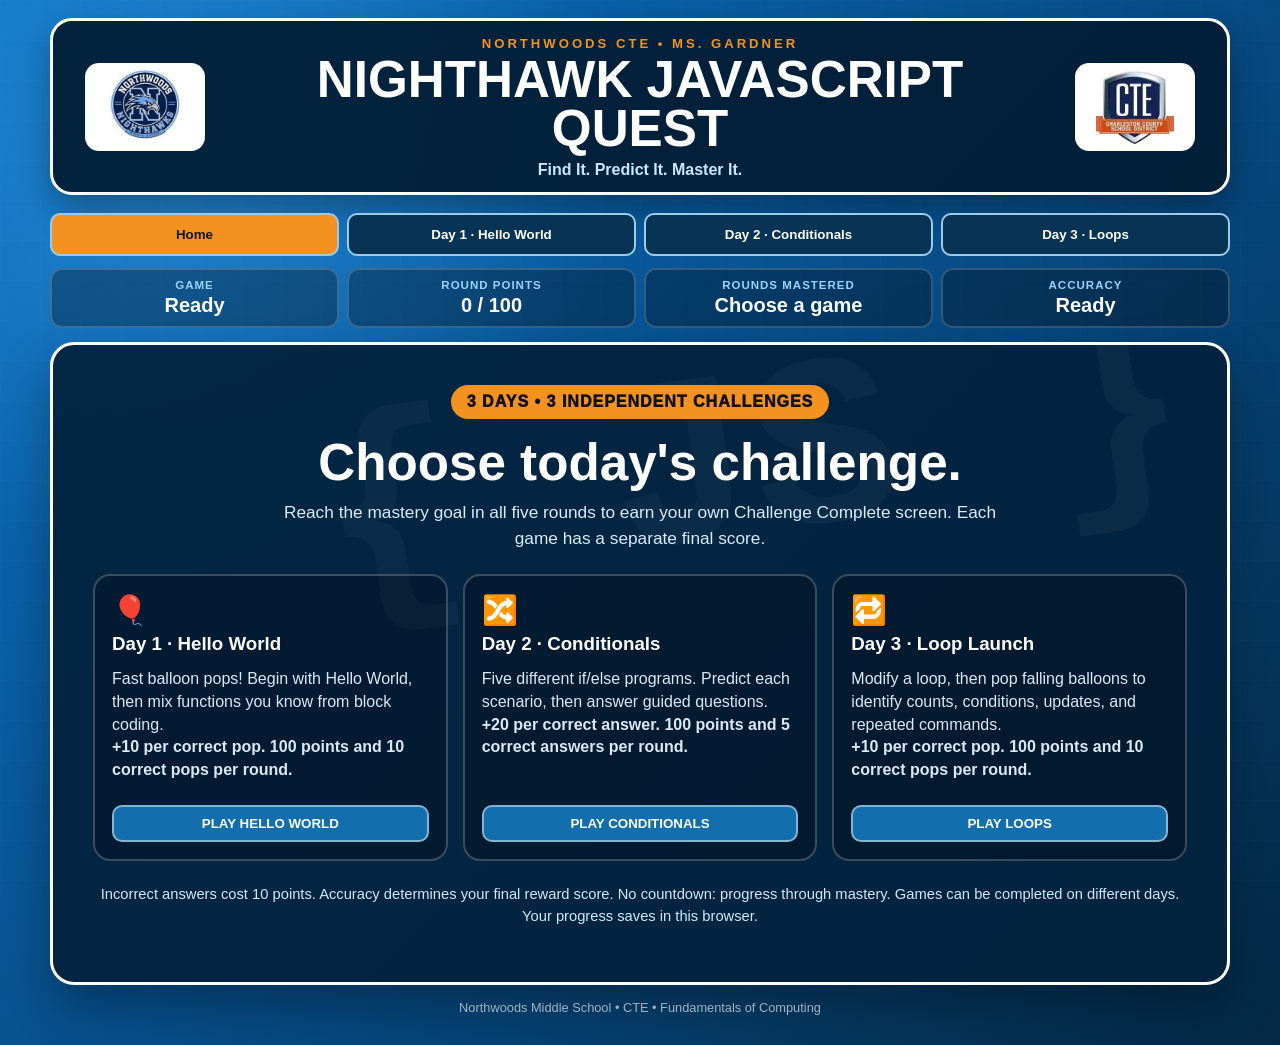
==== commit 78ed84ea: "Add files via upload" ====
--- a/Preview.html
+++ b/Preview.html
@@ -30,12 +30,14 @@
 .mastery-track{height:16px;border:2px solid #9fd0ee;background:#061927;border-radius:999px;overflow:hidden;margin-bottom:14px}.mastery-track>div{height:100%;background:linear-gradient(90deg,#26bf79,#5dbcf1);transition:width .2s}.student-result-name{font-size:1.5rem;font-weight:900;color:#ffe19a}.result-table-wrap{overflow:auto}.result-table{width:100%;border-collapse:collapse;margin:18px auto;background:#061b2d}.result-table th,.result-table td{border:1px solid #6f98b5;padding:12px;text-align:center}.result-table th{background:#124266;color:#d9efff}.drop-arena.choice-arena{height:300px}.choice-balloon{animation:balloonBob 2.8s ease-in-out infinite alternate}.choice-balloon.hue1{animation-delay:.4s}.choice-balloon.hue2{animation-delay:.8s}#studentName{width:min(460px,100%);font-size:1.1rem}@keyframes balloonBob{to{transform:translateY(7px)}}@media(max-width:550px){.drop-arena.choice-arena{height:390px}}@media(prefers-reduced-motion:reduce){.choice-balloon{animation:none}}
 
 .target-badge{display:block;font:900 .65rem Arial;background:#052842;color:#fff;border:1px solid #d6efff;border-radius:5px;padding:4px;margin:0 0 5px;letter-spacing:1px}.loop-ready-box{background:#0a3f35;border:2px solid #8ae4be;border-radius:12px;padding:12px;margin:14px 0}.loop-ready-box p{margin:0 0 10px;font-weight:800}.loop-ready-box button{width:100%;padding:14px;font-size:1rem}.guided-choices{display:flex;gap:10px;flex-wrap:wrap}.guided-choices button{flex:1;min-width:100px;font-family:Consolas,monospace}
+
+.loop-controls{justify-content:flex-start;gap:10px;align-items:stretch}.loop-controls button{min-height:48px;font-size:.98rem}.loop-controls .loop-continue-btn{background:#167a50;border:3px solid #b4f4d6;font-weight:900;flex:1;min-width:210px}.loop-controls .loop-continue-btn:disabled{background:#183c50;border-color:#7590a2;opacity:.65}.loop-ready-message{font-weight:800;color:#a0f2c8;line-height:1.5;margin:12px 0}
 </style></head>
 <body><main class="app-shell">
 <header class="brand-bar"><img class="brand-logo" src="[data-uri]" alt="Northwoods Nighthawks"><div class="brand-title"><span class="eyebrow">NORTHWOODS CTE • MS. GARDNER</span><h1>NIGHTHAWK JAVASCRIPT QUEST</h1><p>Find It. Predict It. Master It.</p></div><img class="brand-logo" src="[data-uri]" alt="Career and Technical Education"></header>
 <nav class="level-nav" aria-label="Choose a daily game"><button data-level="0">Home</button><button data-level="1">Day 1 · Hello World</button><button data-level="2">Day 2 · Conditionals</button><button data-level="3">Day 3 · Loops</button></nav>
 <div class="hud four"><div><span>GAME</span><strong id="levelStat">Ready</strong></div><div><span>ROUND POINTS</span><strong id="score">0 / 100</strong></div><div><span>ROUNDS MASTERED</span><strong id="done">Choose a game</strong></div><div><span>ACCURACY</span><strong id="elapsed">Ready</strong></div></div>
-<section id="home" class="panel hero-panel"><div class="watermark" aria-hidden="true">{ JS }</div><span class="pill">3 DAYS • 3 INDEPENDENT CHALLENGES</span><h2>Choose today's challenge.</h2><p class="lead">Reach the mastery goal in all five rounds to earn your own Challenge Complete screen. Each game has a separate final score.</p><div class="how-grid"><article class="info-card"><div class="info-icon">🎈</div><h3>Day 1 · Hello World</h3><p>Fast balloon pops! Begin with Hello World, then mix functions you know from block coding.<br><strong>+10 per correct pop. 100 points and 10 correct pops per round.</strong></p><button class="small-btn" data-play="1">PLAY HELLO WORLD</button></article><article class="info-card"><div class="info-icon">🔀</div><h3>Day 2 · Conditionals</h3><p>Five different if/else programs. Predict each scenario, then answer guided questions.<br><strong>+20 per correct answer. 100 points and 5 correct answers per round.</strong></p><button class="small-btn" data-play="2">PLAY CONDITIONALS</button></article><article class="info-card"><div class="info-icon">🔁</div><h3>Day 3 · Loop Launch</h3><p>Modify a loop, then investigate five loop programs with different counts, sounds, delays, and lights.<br><strong>+20 per correct answer. 100 points and 5 correct answers per round.</strong></p><button class="small-btn" data-play="3">PLAY LOOPS</button></article></div><p class="note">Incorrect answers cost 10 points. Accuracy determines your final reward score. No countdown: progress through mastery. Games can be completed on different days. Your progress saves in this browser.</p></section>
+<section id="home" class="panel hero-panel"><div class="watermark" aria-hidden="true">{ JS }</div><span class="pill">3 DAYS • 3 INDEPENDENT CHALLENGES</span><h2>Choose today's challenge.</h2><p class="lead">Reach the mastery goal in all five rounds to earn your own Challenge Complete screen. Each game has a separate final score.</p><div class="how-grid"><article class="info-card"><div class="info-icon">🎈</div><h3>Day 1 · Hello World</h3><p>Fast balloon pops! Begin with Hello World, then mix functions you know from block coding.<br><strong>+10 per correct pop. 100 points and 10 correct pops per round.</strong></p><button class="small-btn" data-play="1">PLAY HELLO WORLD</button></article><article class="info-card"><div class="info-icon">🔀</div><h3>Day 2 · Conditionals</h3><p>Five different if/else programs. Predict each scenario, then answer guided questions.<br><strong>+20 per correct answer. 100 points and 5 correct answers per round.</strong></p><button class="small-btn" data-play="2">PLAY CONDITIONALS</button></article><article class="info-card"><div class="info-icon">🔁</div><h3>Day 3 · Loop Launch</h3><p>Modify a loop, then pop falling balloons to identify counts, conditions, updates, and repeated commands.<br><strong>+10 per correct pop. 100 points and 10 correct pops per round.</strong></p><button class="small-btn" data-play="3">PLAY LOOPS</button></article></div><p class="note">Incorrect answers cost 10 points. Accuracy determines your final reward score. No countdown: progress through mastery. Games can be completed on different days. Your progress saves in this browser.</p></section>
 <section id="lesson" class="panel" hidden><div class="level-heading"><span class="pill" id="levelPill"></span><h2 id="title"></h2><p id="intro"></p></div><div id="content"></div><p id="feedback" class="feedback" role="status" aria-live="polite"></p><div class="actions"><button id="next" class="primary-btn" hidden>Continue</button></div></section>
 <section id="finish" class="panel result-panel" hidden><div class="result-icon">🏆</div><span class="pill">CHALLENGE COMPLETE!</span><h2 id="completionTitle"></h2><p class="student-result-name" id="completionName"></p><p class="note" id="completionDate"></p><p id="completionText"></p><div class="result-stats four"><div><span>Final score</span><strong id="finalScore"></strong></div><div><span>Rounds mastered</span><strong id="finalCompleted"></strong></div><div><span>Accuracy</span><strong id="finalAccuracy"></strong></div><div><span>Active time</span><strong id="finalTime"></strong></div></div><p class="note" id="scoreExplain"></p><div class="result-table-wrap"><table class="result-table"><thead><tr><th>Round</th><th>Mastery points</th><th>Correct</th><th>Mistakes</th></tr></thead><tbody id="roundResults"></tbody></table></div><div class="mastery-box"><h3>Show your teacher!</h3><p>Show this screen or take a screenshot for Canvas. You can also download your results below. This daily game is complete without completing either of the other games.</p></div><label id="reflectionLabel" for="reflection"></label><textarea id="reflection" rows="3" placeholder="I learned… My example is…"></textarea><div class="actions"><button id="downloadResults" class="small-btn">Download my results</button><button id="restart" class="small-btn">Replay this game</button></div><p class="note">Code editing labs use screen previews. Copy your code into Sphero Edu to test on a connected robot.</p></section>
 <footer>Northwoods Middle School • CTE • Fundamentals of Computing</footer></main><script>'use strict';
@@ -67,25 +69,27 @@
 ];
 function conditionalBoard(){return line(1,'async function startProgram() {')+line(2,'  if ('+token('getSpeed() < 1','condition','arg')+') {')+line(3,'    '+token('await roll(0, 72, 3);','then','fn'))+line(4,'  } else {')+line(5,'    '+token('setMainLed({ r: 2, g: 54, b: 255 });','else','fn'))+line(6,'  }')+line(7,'}');}
 function renderConditional(){if(state.step>=3){launchArcade(2);return;}if(state.step<3){const [prompt,answer,why]=conditionalClicks[state.step];$('content').innerHTML=`<p class="quiz-counter">Unscored code practice ${state.step+1} of 3</p><p class="prompt">${prompt}</p><div class="code-board" id="codeBoard">${conditionalBoard()}</div>`;bindTokens(answer,()=>award('conditionalClick'+state.step),why,'Think: check the condition, then choose the matching action.');}else{const q=predictions[state.step-3];$('content').innerHTML=`<div class="code-board"><pre>${esc(conditional)}</pre></div><p class="quiz-counter">Balloon prediction ${state.step-2} of 3</p><p class="prompt">${q.q}</p><div class="balloon-arena">${['Roll: heading 0°, speed 72, duration 3 seconds','Set the main LED to blue','Run both actions, one after the other'].map((t,i)=>`<button class="balloon" data-choice="${i}">${t}</button>`).join('')}</div>`;let locked=false;document.querySelectorAll('[data-choice]').forEach(b=>b.onclick=()=>{if(locked)return;if(+b.dataset.choice===q.answer){locked=true;b.classList.add('popped');b.textContent='✓ '+b.textContent;award('prediction'+state.step);feedback(q.why);$('next').hidden=false;$('next').textContent='Next challenge →';}else{b.classList.add('wrong');feedback('Try again. Compare the current speed with 1. Only one branch runs.',false);}});}$('next').onclick=()=>{feedback('');$('next').hidden=true;state.step++;renderConditional();};}
-function labMarkup(kind,tasks,extras){return `<div class="lab-grid"><div class="lab-card"><h3>DO: Explore and modify</h3><ol class="tasks">${tasks.map((t,i)=>`<li id="task${i}">${t}</li>`).join('')}</ol>${kind==='loop'?'<div class="loop-ready-box"><p id="loopReadyMessage" role="status">Complete the five tasks and select Preview &amp; check.</p><button id="loopContinue" class="small-btn" disabled>Continue to Balloon Challenge →</button></div>':''}<label for="editor">JavaScript editor</label><textarea id="editor" class="editor" spellcheck="false" autocapitalize="off" aria-describedby="editorHelp"></textarea><p id="editorHelp" class="note">Edit the code directly, then preview and check. This lab supports the commands shown in this example.</p><div class="actions"><button class="small-btn" id="run">▶ Preview & check</button><button class="small-btn" id="resetCode">Reset code</button><button class="small-btn" id="copy">Copy code</button><button class="small-btn" id="downloadCode">Download code</button></div><p class="lab-error" id="labError" role="status" aria-live="polite"></p></div><div class="lab-card"><h3>Behavior preview</h3>${extras}<div class="stage"><div class="robot" id="robot" aria-label="Robot preview">BOLT</div><div id="simLabel">Ready to preview</div></div><div class="sim-log" id="simLog" role="status" aria-live="polite"></div><div id="loopProgress" class="loop-progress"></div><p class="note">This is a screen model. Actual motion depends on aiming and the surface. Sound plays through the programming device in Sphero Edu.</p><p class="source-links">Reference: <a href="https://sites.google.com/sphero.com/sphero-edu-javascript-wiki/sounds" target="_blank" rel="noopener">Sphero sounds</a> · <a href="https://sites.google.com/sphero.com/sphero-edu-javascript-wiki/movement" target="_blank" rel="noopener">Movement</a> · <a href="https://sites.google.com/sphero.com/sphero-edu-javascript-wiki/lights" target="_blank" rel="noopener">Lights</a></p></div></div>`;}
-function setupLab(kind,baseline,run){$('editor').value=baseline;$('run').onclick=()=>{stopSim();$('labError').textContent='';feedback('');try{run();}catch(e){$('labError').textContent=e.message;$('simLabel').textContent='Check your code';$('simLog').textContent='';$('robot').classList.remove('rolling');}};$('editor').addEventListener('keydown',e=>{if(e.key==='Tab'){e.preventDefault();const a=e.target.selectionStart,b=e.target.selectionEnd;e.target.setRangeText('  ',a,b,'end');}});$('resetCode').onclick=()=>{stopSim();$('editor').value=baseline;$('labError').textContent='';$('simLabel').textContent='Code reset. Completed challenges stay checked.';$('simLog').textContent='';$('robot').classList.remove('rolling');};$('copy').onclick=async()=>{try{await navigator.clipboard.writeText($('editor').value);$('labError').textContent='Code copied. Paste it into Sphero Edu.';}catch(e){$('editor').focus();$('editor').select();$('labError').textContent='Select the code and press Ctrl+C (or Command+C) to copy.';}};$('downloadCode').onclick=()=>download(kind+'.js',$('editor').value,'text/javascript');refreshTasks(kind);if(kind==='loopLab')$('loopContinue').onclick=()=>{if(!$('loopContinue').disabled)$('next').onclick();};}
+function labMarkup(kind,tasks,extras){return `<div class="lab-grid"><div class="lab-card"><h3>DO: Explore and modify</h3><ol class="tasks">${tasks.map((t,i)=>`<li id="task${i}">${t}</li>`).join('')}</ol><label for="editor">JavaScript editor</label><textarea id="editor" class="editor" spellcheck="false" autocapitalize="off" aria-describedby="editorHelp"></textarea><p id="editorHelp" class="note">Edit the code directly, then preview and check. This lab supports the commands shown in this example.</p><div class="actions loop-controls"><button class="small-btn" id="run">▶ Preview &amp; check</button><button class="small-btn" id="resetCode">Reset code</button><button class="small-btn loop-continue-btn" id="loopContinue" disabled>Continue to Balloon Challenge →</button></div><p class="loop-ready-message" id="loopReadyMessage" role="status">Complete the five tasks and select Preview &amp; check.</p><p class="lab-error" id="labError" role="status" aria-live="polite"></p></div><div class="lab-card"><h3>Behavior preview</h3>${extras}<div class="stage"><div class="robot" id="robot" aria-label="Robot preview">BOLT</div><div id="simLabel">Ready to preview</div></div><div class="sim-log" id="simLog" role="status" aria-live="polite"></div><div id="loopProgress" class="loop-progress"></div><p class="note">This is a screen model. Actual motion depends on aiming and the surface. Sound plays through the programming device in Sphero Edu.</p><p class="source-links">Reference: <a href="https://sites.google.com/sphero.com/sphero-edu-javascript-wiki/sounds" target="_blank" rel="noopener">Sphero sounds</a> · <a href="https://sites.google.com/sphero.com/sphero-edu-javascript-wiki/movement" target="_blank" rel="noopener">Movement</a> · <a href="https://sites.google.com/sphero.com/sphero-edu-javascript-wiki/lights" target="_blank" rel="noopener">Lights</a></p></div></div>`;}
+function setupLab(kind,baseline,run){$('editor').value=baseline;$('run').onclick=()=>{stopSim();$('labError').textContent='';feedback('');try{run();}catch(e){$('labError').textContent=e.message;$('simLabel').textContent='Check your code';$('simLog').textContent='';$('robot').classList.remove('rolling');}};$('editor').addEventListener('keydown',e=>{if(e.key==='Tab'){e.preventDefault();const a=e.target.selectionStart,b=e.target.selectionEnd;e.target.setRangeText('  ',a,b,'end');}});$('resetCode').onclick=()=>{stopSim();$('editor').value=baseline;$('labError').textContent='';$('simLabel').textContent='Code reset. Completed challenges stay checked.';$('simLog').textContent='';$('robot').classList.remove('rolling');};refreshTasks(kind);if(kind==='loopLab')$('loopContinue').onclick=startLoopBalloonChallenge;}
 function refreshTasks(kind){const total=kind==='conditionalLab'?3:5;for(let i=0;i<total;i++){if(state.completed.has(kind+i)){$('task'+i).classList.add('complete');if(!$('task'+i).textContent.startsWith('✓'))$('task'+i).prepend('✓ ');}}
  const all=Array.from({length:total},(_,i)=>state.completed.has(kind+i)).every(Boolean);
- if(kind==='loopLab'){let valid=false;try{parseLoop($('editor').value);valid=true;}catch(e){}const ready=all&&valid;$('loopContinue').disabled=!ready;$('loopReadyMessage').textContent=ready?'All five steps complete! Continue to the Balloon Challenge.':all?'All five steps are checked. Fix the code syntax, then continue.':'Complete the five tasks and select Preview & check.';$('next').hidden=!ready;if(ready)$('next').textContent='Continue to Balloon Challenge →';}
+ if(kind==='loopLab'){const ready=all;$('loopContinue').disabled=!ready;$('loopReadyMessage').textContent=ready?'All five steps complete! Select Continue to Balloon Challenge.':'Complete the five tasks and select Preview & check.';$('next').hidden=true;}
  else if(all){$('next').hidden=false;$('next').textContent='Finish this game →';}}
 function colorPattern(){return '\\{\\s*r\\s*:\\s*(\\d+)\\s*,\\s*g\\s*:\\s*(\\d+)\\s*,\\s*b\\s*:\\s*(\\d+)\\s*\\}';}
 function validateColor(rgb){if(rgb.some(n=>n<0||n>255))throw Error('Color values must be between 0 and 255.');}
 function parseConditional(code){const re=new RegExp('^\\s*async\\s+function\\s+startProgram\\(\\s*\\)\\s*\\{\\s*if\\s*\\(\\s*getSpeed\\(\\s*\\)\\s*(<=|>=|===|==|<|>)\\s*(-?\\d+(?:\\.\\d+)?)\\s*\\)\\s*\\{\\s*await\\s+roll\\(\\s*(-?\\d+(?:\\.\\d+)?)\\s*,\\s*(-?\\d+(?:\\.\\d+)?)\\s*,\\s*(\\d+(?:\\.\\d+)?)\\s*\\)\\s*;\\s*\\}\\s*else\\s*\\{\\s*setMainLed\\(\\s*'+colorPattern()+'\\s*\\)\\s*;\\s*\\}\\s*\\}\\s*$');const m=code.match(re);if(!m)throw Error('Keep the if/else structure shown above. Check parentheses, braces, commas, and semicolons. Edit the comparison, roll numbers, or RGB values.');const p={op:m[1],threshold:+m[2],heading:+m[3],speed:+m[4],duration:+m[5],rgb:m.slice(6,9).map(Number)};if(p.heading<0||p.heading>359||Math.abs(p.speed)>255||p.duration<=0||p.duration>30)throw Error('Use heading 0–359, speed -255–255, and duration above 0 up to 30 seconds for this preview.');validateColor(p.rgb);return p;}
 function conditionResult(op,a,b){return {'<':a<b,'>':a>b,'<=':a<=b,'>=':a>=b,'===':a===b,'==':a===b}[op];}
 function parseLoop(code){const re=new RegExp('^\\s*async\\s+function\\s+startProgram\\(\\s*\\)\\s*\\{\\s*for\\s*\\(\\s*var\\s+count\\s*=\\s*0\\s*;\\s*count\\s*<\\s*(\\d+)\\s*;\\s*count\\s*\\+\\+\\s*\\)\\s*\\{\\s*await\\s+Sound\\.(Animal|Game\\.BonusSuper)\\.play\\(\\s*(true|false)\\s*\\)\\s*;\\s*(?:setMainLed\\(\\s*'+colorPattern()+'\\s*\\)\\s*;\\s*)?await\\s+delay\\(\\s*(\\d+(?:\\.\\d+)?)\\s*\\)\\s*;\\s*\\}\\s*\\}\\s*$');const m=code.match(re);if(!m)throw Error('Keep this loop structure. You can change the repeat count, Animal to Game.BonusSuper, true/false, delay, and add setMainLed between sound and delay. Check punctuation.');const p={count:+m[1],sound:m[2],wait:m[3]==='true',rgb:m[4]===undefined?null:m.slice(4,7).map(Number),delay:+m[7]};if(p.count<1||p.count>10||p.delay<0||p.delay>10)throw Error('For this screen preview, use 1–10 repetitions and a delay of 0–10 seconds.');if(p.rgb)validateColor(p.rgb);return p;}
-function renderLoop(){const tasks=['Make the loop run <strong>five times</strong>.','Change <code>play(true)</code> to <code>play(false)</code>. Does the program wait for the sound to finish?','Change <code>await delay(2);</code> to <code>await delay(4);</code>. What changes?','Change <code>Sound.Animal.play</code> to <code>Sound.Game.BonusSuper.play</code>.','Between the sound and delay lines, add:<br><code>setMainLed({ r: 255, g: 210, b: 42 });</code><br>What happens to the light?'];$('content').innerHTML=labMarkup('loop',tasks,'<div class="concept"><div><strong>Read the loop</strong><br><code>count = 0</code> starts the counter.<br><code>count &lt; 3</code> repeats for 0, 1, 2.<br><code>count++</code> adds 1 each time.</div></div><p class="note">true waits for the sound to finish. false starts the sound and immediately continues. It does not mute the sound.</p>');setupLab('loopLab',loop,()=>{const p=parseLoop($('editor').value);if(p.count===5)award('loopLab0');if(!p.wait)award('loopLab1');if(p.delay===4)award('loopLab2');if(p.sound==='Game.BonusSuper')award('loopLab3');if(p.rgb&&p.rgb.join(',')==='255,210,42')award('loopLab4');refreshTasks('loopLab');$('robot').style.background='#e7f6ff';$('loopProgress').innerHTML=Array.from({length:p.count},(_,i)=>`<span class="loop-dot" id="dot${i}">${i+1}</span>`).join('');$('simLog').textContent=`${p.count} repetitions. Sound: ${p.sound==='Animal'?'random animal sound':'BonusSuper game sound'}.\n${p.wait?'Wait for sound to finish, then continue.':'Start sound and continue immediately.'}\nDelay: ${p.delay} seconds per repetition (${p.count*p.delay} seconds of delay in total).\nTiming preview is compressed. Sound duration is illustrative; no actual Sphero audio plays here.\n`;feedback('Your changes are checked. Watch the command order in the preview.');let iteration=0;function cycle(){if(iteration>=p.count){$('simLabel').textContent='Loop complete: '+p.count+' repetitions';return;}$('simLabel').textContent=`Repetition ${iteration+1} of ${p.count}: start sound`;$('simLog').textContent+=`\n${iteration+1}. Start ${p.sound} sound.`;const afterSound=()=>{if(p.rgb){$('robot').style.background=`rgb(${p.rgb.join(',')})`;$('simLog').textContent+=` Set main LED to RGB (${p.rgb.join(', ')}).`;}$('simLabel').textContent=`Repetition ${iteration+1}: delay ${p.delay} seconds`;$('simLog').textContent+=` Delay ${p.delay}s.`;$('dot'+iteration).classList.add('done');iteration++;simTimer=setTimeout(cycle,Math.max(180,p.delay*200));};if(p.wait){$('simLog').textContent+=' Wait until sound finishes.';simTimer=setTimeout(afterSound,600);}else{afterSound();}}cycle();});$('next').onclick=()=>{try{parseLoop($('editor').value);games[3].loopCode=$('editor').value;launchArcade(3);}catch(e){$('labError').textContent=e.message;}};}
+function renderLoop(){const tasks=['Make the loop run <strong>five times</strong>.','Change <code>play(true)</code> to <code>play(false)</code>. Does the program wait for the sound to finish?','Change <code>await delay(2);</code> to <code>await delay(4);</code>. What changes?','Change <code>Sound.Animal.play</code> to <code>Sound.Game.BonusSuper.play</code>.','Between the sound and delay lines, add:<br><code>setMainLed({ r: 255, g: 210, b: 42 });</code><br>What happens to the light?'];$('content').innerHTML=labMarkup('loop',tasks,'<div class="concept"><div><strong>Read the loop</strong><br><code>count = 0</code> starts the counter.<br><code>count &lt; 3</code> repeats for 0, 1, 2.<br><code>count++</code> adds 1 each time.</div></div><p class="note">true waits for the sound to finish. false starts the sound and immediately continues. It does not mute the sound.</p>');setupLab('loopLab',loop,()=>{const p=parseLoop($('editor').value);if(p.count===5)award('loopLab0');if(!p.wait)award('loopLab1');if(p.delay===4)award('loopLab2');if(p.sound==='Game.BonusSuper')award('loopLab3');if(p.rgb&&p.rgb.join(',')==='255,210,42')award('loopLab4');refreshTasks('loopLab');$('robot').style.background='#e7f6ff';$('loopProgress').innerHTML=Array.from({length:p.count},(_,i)=>`<span class="loop-dot" id="dot${i}">${i+1}</span>`).join('');$('simLog').textContent=`${p.count} repetitions. Sound: ${p.sound==='Animal'?'random animal sound':'BonusSuper game sound'}.\n${p.wait?'Wait for sound to finish, then continue.':'Start sound and continue immediately.'}\nDelay: ${p.delay} seconds per repetition (${p.count*p.delay} seconds of delay in total).\nTiming preview is compressed. Sound duration is illustrative; no actual Sphero audio plays here.\n`;feedback('Your changes are checked. Watch the command order in the preview.');let iteration=0;function cycle(){if(iteration>=p.count){$('simLabel').textContent='Loop complete: '+p.count+' repetitions';return;}$('simLabel').textContent=`Repetition ${iteration+1} of ${p.count}: start sound`;$('simLog').textContent+=`\n${iteration+1}. Start ${p.sound} sound.`;const afterSound=()=>{if(p.rgb){$('robot').style.background=`rgb(${p.rgb.join(',')})`;$('simLog').textContent+=` Set main LED to RGB (${p.rgb.join(', ')}).`;}$('simLabel').textContent=`Repetition ${iteration+1}: delay ${p.delay} seconds`;$('simLog').textContent+=` Delay ${p.delay}s.`;$('dot'+iteration).classList.add('done');iteration++;simTimer=setTimeout(cycle,Math.max(180,p.delay*200));};if(p.wait){$('simLog').textContent+=' Wait until sound finishes.';simTimer=setTimeout(afterSound,600);}else{afterSound();}}cycle();});$('next').hidden=true;$('loopContinue').onclick=startLoopBalloonChallenge;}
 function download(name,text,type='text/plain'){const url=URL.createObjectURL(new Blob([text],{type}));const a=document.createElement('a');a.href=url;a.download=name;document.body.appendChild(a);a.click();a.remove();setTimeout(()=>URL.revokeObjectURL(url),1000);}
+
+function startLoopBalloonChallenge(){if(!Array.from({length:5},(_,i)=>state.completed.has('loopLab'+i)).every(Boolean))return;stopSim();games[3].draft=$('editor').value;try{parseLoop($('editor').value);games[3].loopCode=$('editor').value;}catch(e){}games[3].phase='arcade';saveGames();launchArcade(3);}
 </script><script>'use strict';
 const STORAGE_KEY='nighthawk-js-mastery-v3';
-const CONFIG={1:{name:'Hello World',positive:10,required:10,goal:'Find functions and arguments in five balloon challenges.'},2:{name:'Conditionals',positive:20,required:5,goal:'Use a different if/else program in each round to predict what happens.'},3:{name:'Loop Launch',positive:20,required:5,goal:'Read five different loops and explain their behavior.'}};
-function freshGame(name=''){return {name,phase:'intro',step:0,round:0,roundPoints:0,roundCorrect:0,hits:0,wrong:0,missed:0,streak:0,bestStreak:0,seconds:0,marks:[],roundReports:[],loopCode:loop,draft:'',reflection:'',questionIndex:0};}
+const CONFIG={1:{name:'Hello World',positive:10,required:10,goal:'Find functions and arguments in five balloon challenges.'},2:{name:'Conditionals',positive:20,required:5,goal:'Use a different if/else program in each round to predict what happens.'},3:{name:'Loop Launch',positive:10,required:10,goal:'Pop the repeat count, condition, update, and commands in five loop balloon challenges.'}};
+function freshGame(name=''){return {name,phase:'intro',step:0,round:0,roundPoints:0,roundCorrect:0,hits:0,wrong:0,missed:0,streak:0,bestStreak:0,seconds:0,marks:[],roundReports:[],loopCode:loop,draft:'',reflection:'',questionIndex:0,loopDropVersion:1};}
 let games={1:freshGame(),2:freshGame(),3:freshGame()},active=0,arenaState=null,clock=null,lastTick=0;
-try{const stored=JSON.parse(localStorage.getItem(STORAGE_KEY));if(stored)for(const n of [1,2,3])if(stored[n]&&Array.isArray(stored[n].marks))games[n]={...freshGame(),...stored[n]};}catch(e){}
+try{const stored=JSON.parse(localStorage.getItem(STORAGE_KEY));if(stored)for(const n of [1,2,3])if(stored[n]&&Array.isArray(stored[n].marks)){games[n]={...freshGame(),...stored[n]};if(n===3&&!stored[n].loopDropVersion){games[n].roundPoints-=games[n].roundCorrect*10;games[n].loopDropVersion=1;}}}catch(e){}
 if(games[2].phase==='complete'&&!['conditionalGuide0','conditionalGuide1','conditionalGuide2'].every(x=>games[2].marks.includes(x))){games[2].phase='lab';games[2].completedAt='';}
 function mmss(s){return Math.floor(s/60)+':'+String(Math.floor(s%60)).padStart(2,'0');}
 function accuracy(g){const attempts=g.hits+g.wrong+g.missed;return attempts?g.hits/attempts:0;}
@@ -97,7 +101,7 @@
 function stopClock(){clearInterval(clock);clock=null;stopSim();arenaState=null;}
 function startClock(){lastTick=performance.now();clock=setInterval(()=>{const now=performance.now(),dt=(now-lastTick)/1000;lastTick=now;if(!active||document.hidden||arenaState?.paused)return;const g=games[active];if(['intro','complete','review'].includes(g.phase)||(g.phase==='arcade'&&!arenaState?.running))return;g.seconds+=dt;if(arenaState?.running)tickArena(dt);},60);}
 function openLevel(level){saveGames();stopClock();active=level;state.level=level;$('home').hidden=level!==0;$('lesson').hidden=level===0;$('finish').hidden=true;$('next').hidden=true;feedback('');try{history.replaceState(null,'',level?'#game'+level:location.pathname+location.search);}catch(e){}if(!level){updateHud();return;}const g=games[level];state.completed=new Set(g.marks);state.step=g.step;$('title').textContent=CONFIG[level].name;$('levelPill').textContent='DAY '+level+' · 5 MASTERY ROUNDS';$('intro').textContent=CONFIG[level].goal;startClock();updateHud();if(g.phase==='complete'){completeGame(level);return;}if(g.phase==='intro'){renderIntro(level);return;}if(g.phase==='tutorial'){level===1?renderHello():renderConditional();return;}if(g.phase==='lab'){level===2?renderConditionalLab():renderLoop();if(g.draft&&$('editor')){$('editor').value=g.draft;if(level===3)refreshTasks('loopLab');}return;}if(g.phase==='review'){roundReview();return;}launchArcade(level);}
-function renderIntro(level){const g=games[level];$('content').innerHTML=`<div class="concept"><div><strong>Your daily challenge</strong><br>${level===1?'Practice with Hello World. Rounds 1–2 use only that program; rounds 3–5 mix familiar Sphero functions.':level===2?'Identify the condition, then master five different if/else programs and finish the guided questions.':'Finish the five editing tasks, then master five different loop programs.'}<br>Complete this game for today's Challenge Complete screen.</div><div><strong>How to advance</strong><br>Reach <strong>100 round points</strong> and at least <strong>${CONFIG[level].required} correct ${level===1?'pops':'answers'}</strong> in every round.<br>Correct: +${CONFIG[level].positive}. Incorrect: −10.<br>No countdown. Accuracy unlocks the next round.</div></div><div class="code-board"><pre>${esc(level===1?hello:level===2?conditional:loop)}</pre></div><label for="studentName">Student name for your completion screen</label><input id="studentName" type="text" maxlength="60" value="${esc(g.name)}" autocomplete="off" placeholder="Enter your name"><p id="nameError" class="lab-error" role="status"></p><p class="note">Each game has its own results. Your final score is 500 completion points plus up to 500 accuracy points. Incorrect clicks and missed target balloons lower accuracy. Unclicked decoys do not.</p><div class="actions"><button id="beginGame" class="primary-btn">▶ START THIS CHALLENGE</button></div>`;$('beginGame').onclick=()=>{const name=$('studentName').value.trim();if(!name){$('nameError').textContent='Enter your name so your teacher can identify your results.';return;}g.name=name;g.phase=level===3?'lab':'tutorial';state.step=0;if(level===1)renderHello();else if(level===2)renderConditional();else renderLoop();saveGames();};}
+function renderIntro(level){const g=games[level];$('content').innerHTML=`<div class="concept"><div><strong>Your daily challenge</strong><br>${level===1?'Practice with Hello World. Rounds 1–2 use only that program; rounds 3–5 mix familiar Sphero functions.':level===2?'Identify the condition, then master five different if/else programs and finish the guided questions.':'Finish the five editing tasks, then pop loop parts in five balloon-drop rounds.'}<br>Complete this game for today's Challenge Complete screen.</div><div><strong>How to advance</strong><br>Reach <strong>100 round points</strong> and at least <strong>${CONFIG[level].required} correct ${level===2?'answers':'pops'}</strong> in every round.<br>Correct: +${CONFIG[level].positive}. Incorrect: −10.<br>No countdown. Accuracy unlocks the next round.</div></div><div class="code-board"><pre>${esc(level===1?hello:level===2?conditional:loop)}</pre></div><label for="studentName">Student name for your completion screen</label><input id="studentName" type="text" maxlength="60" value="${esc(g.name)}" autocomplete="off" placeholder="Enter your name"><p id="nameError" class="lab-error" role="status"></p><p class="note">Each game has its own results. Your final score is 500 completion points plus up to 500 accuracy points. Incorrect clicks and missed target balloons lower accuracy. Unclicked decoys do not.</p><div class="actions"><button id="beginGame" class="primary-btn">▶ START THIS CHALLENGE</button></div>`;$('beginGame').onclick=()=>{const name=$('studentName').value.trim();if(!name){$('nameError').textContent='Enter your name so your teacher can identify your results.';return;}g.name=name;g.phase=level===3?'lab':'tutorial';state.step=0;if(level===1)renderHello();else if(level===2)renderConditional();else renderLoop();saveGames();};}
 const originalSetupLab=setupLab;
 setupLab=function(kind,baseline,run){originalSetupLab(kind,baseline,run);$('editor').addEventListener('input',()=>{games[active].draft=$('editor').value;if(active===3)refreshTasks('loopLab');saveGames();});if(active===3){const old=$('run').onclick;$('run').onclick=()=>{old();if(!$('labError').textContent){games[3].loopCode=$('editor').value;games[3].draft=$('editor').value;saveGames();}};}};
 const HELLO_ROUNDS=[{title:'Hello World: arguments',kind:'argument'},{title:'Hello World: functions',kind:'function'},{title:'Mixed Sphero calls: arguments',kind:'argument'},{title:'Mixed Sphero calls: functions',kind:'function'},{title:'Mixed mastery: functions AND arguments',kind:'mixed'}];
@@ -126,15 +130,15 @@
  {count:3,sound:'Animal',wait:true,delay:2,rgb:[0,120,255]},
  {count:5,sound:'Game.BonusSuper',wait:false,delay:4,rgb:[255,210,42]}
 ];
-function launchArcade(level){stopSim();const g=games[level];if(g.round>=5){if(level===2){g.phase='lab';renderConditionalLab();saveGames();}else completeGame(level);return;}g.phase='arcade';$('next').hidden=true;feedback('');$('content').innerHTML=`<div class="arcade-top" id="arcadeToolbar"><span id="roundLabel"></span><span id="roundPoints"></span><span id="correctProgress"></span><span id="streakLabel"></span><button id="pauseGame" class="small-btn">Pause</button></div><div class="mastery-track" role="progressbar" id="masteryTrack" aria-label="Round mastery points" aria-valuemin="0" aria-valuemax="100"><div id="masteryFill"></div></div><details id="referenceDetails" class="code-reference" open><summary>Program reference</summary><pre id="referenceCode"></pre></details><p class="prompt" id="arcadePrompt"></p><div id="dropArena" class="drop-arena ${level===1?'':'choice-arena'}" aria-label="Falling balloon game"><div class="drop-watermark" aria-hidden="true"></div><div id="pauseOverlay" class="pause-overlay"><h3>Ready for round ${g.round+1}?</h3><p>Earn 100 round points and ${CONFIG[level].required} correct ${level===1?'pops':'answers'}. Wrong answers cost 10 points.</p><button id="startRound" class="primary-btn">Start round</button></div></div><p id="arcadeMessage" class="feedback" role="status" aria-live="polite">${level===1?'Click only the matching code pieces. Missed targets cost 10 points.':'One attempt per question. Read the code before you choose.'}</p><div class="actions"><button id="scenarioNext" class="small-btn" hidden>Next scenario →</button></div><p class="note">No countdown. Pause stops balloon movement. Space or Enter pops a focused balloon. The program reference stays visible so you can inspect the code.</p>`;arenaState={running:false,paused:false,items:[],serial:0,spawnIn:0,scenario:null,answered:false,waveQueue:[],waveIndex:g.questionIndex,reduced:matchMedia('(prefers-reduced-motion: reduce)').matches};$('roundLabel').textContent='ROUND '+(g.round+1)+' / 5';$('referenceCode').textContent=level===1?hello:level===2?conditionalProgram(CONDITIONAL_ROUNDS[g.round]):loopProgram(LOOP_ROUNDS[g.round]);$('arcadePrompt').textContent=level===1?HELLO_ROUNDS[g.round].title:'Read the program, then choose the matching answer.';$('pauseGame').disabled=true;$('pauseGame').onclick=()=>togglePause();$('startRound').onclick=()=>{arenaState.running=true;$('pauseGame').disabled=false;$('pauseOverlay').hidden=true;$('arcadeToolbar').scrollIntoView({block:'start'});lastTick=performance.now();if(level===1)newHelloWave();else newScenario();};$('scenarioNext').onclick=()=>{if(mastered(g)){endRound();return;}$('scenarioNext').hidden=true;newScenario();};updateRoundHud();saveGames();}
+function launchArcade(level){stopSim();const g=games[level];if(g.round>=5){if(level===2){g.phase='lab';renderConditionalLab();saveGames();}else completeGame(level);return;}g.phase='arcade';$('next').hidden=true;feedback('');$('content').innerHTML=`<div class="arcade-top" id="arcadeToolbar"><span id="roundLabel"></span><span id="roundPoints"></span><span id="correctProgress"></span><span id="streakLabel"></span><button id="pauseGame" class="small-btn">Pause</button></div><div class="mastery-track" role="progressbar" id="masteryTrack" aria-label="Round mastery points" aria-valuemin="0" aria-valuemax="100"><div id="masteryFill"></div></div><details id="referenceDetails" class="code-reference" open><summary>Program reference</summary><pre id="referenceCode"></pre></details><p class="prompt" id="arcadePrompt"></p><div id="dropArena" class="drop-arena ${level===2?'choice-arena':''}" aria-label="Falling balloon game"><div class="drop-watermark" aria-hidden="true"></div><div id="pauseOverlay" class="pause-overlay"><h3>Ready for round ${g.round+1}?</h3><p>Earn 100 round points and ${CONFIG[level].required} correct ${level===2?'answers':'pops'}. Wrong answers cost 10 points.</p><button id="startRound" class="primary-btn">Start round</button></div></div><p id="arcadeMessage" class="feedback" role="status" aria-live="polite">${level===2?'One attempt per question. Read the code before you choose.':'Click only matching balloons. Missed targets cost 10 points.'}</p><div class="actions"><button id="scenarioNext" class="small-btn" hidden>Next scenario →</button></div><p class="note">No countdown. Pause stops balloon movement. Space or Enter pops a focused balloon. The program reference stays visible so you can inspect the code.</p>`;arenaState={running:false,paused:false,items:[],serial:0,spawnIn:0,scenario:null,answered:false,waveQueue:[],waveIndex:g.questionIndex,reduced:matchMedia('(prefers-reduced-motion: reduce)').matches};$('roundLabel').textContent='ROUND '+(g.round+1)+' / 5';$('referenceCode').textContent=level===1?hello:level===2?conditionalProgram(CONDITIONAL_ROUNDS[g.round]):loopProgram(LOOP_ROUNDS[g.round]);$('arcadePrompt').textContent=level===1?HELLO_ROUNDS[g.round].title:level===3?LOOP_TARGETS[g.round].title:'Read the program, then choose the matching answer.';$('scenarioNext').hidden=true;$('pauseGame').disabled=true;$('pauseGame').onclick=()=>togglePause();$('startRound').onclick=()=>{arenaState.running=true;$('pauseGame').disabled=false;$('pauseOverlay').hidden=true;$('arcadeToolbar').scrollIntoView({block:'start'});lastTick=performance.now();if(level===1)newHelloWave();else if(level===3)newLoopDrop();else newScenario();};$('scenarioNext').onclick=()=>{if(mastered(g)){endRound();return;}$('scenarioNext').hidden=true;newScenario();};updateRoundHud();saveGames();}
 function updateRoundHud(){if(!active||!$('roundPoints'))return;const g=games[active];$('roundPoints').textContent=g.roundPoints+' / 100 POINTS';$('correctProgress').textContent=g.roundCorrect+' / '+CONFIG[active].required+' CORRECT';$('streakLabel').textContent='STREAK '+g.streak;$('masteryFill').style.width=Math.min(100,Math.max(0,g.roundPoints))+'%';$('masteryTrack').setAttribute('aria-valuenow',String(Math.min(100,Math.max(0,g.roundPoints))));}
 function togglePause(force){if(!arenaState?.running)return;arenaState.paused=force===undefined?!arenaState.paused:force;$('pauseOverlay').hidden=!arenaState.paused;if(arenaState.paused){$('pauseOverlay').innerHTML='<h3>Paused</h3><p>Balloon movement is stopped.</p><button id="resumeGame" class="primary-btn">Resume</button>';$('resumeGame').onclick=()=>togglePause(false);}$('pauseGame').textContent=arenaState.paused?'Resume':'Pause';lastTick=performance.now();saveGames();}
 function clearBalloons(){if(!arenaState)return;for(const b of arenaState.items)b.el.remove();arenaState.items=[];}
 function shuffle(arr){return arr.map(x=>({x,r:Math.random()})).sort((a,b)=>a.r-b.r).map(o=>o.x);}
-function addBalloon(text,correct,lane,choice=false,kind=''){const arena=$('dropArena'),a=arenaState,lanes=arena.clientWidth<550?2:3,width=Math.min(245,(arena.clientWidth-32)/lanes-12);const el=document.createElement('button');el.type='button';el.className='drop-balloon '+(choice?'choice-balloon ':'')+'hue'+(a.serial++%3);el.textContent=text;el.setAttribute('aria-label','Pop '+text);el.style.width=width+'px';const y=a.reduced?50+Math.floor(lane/lanes)*135:-105-Math.floor(lane/lanes)*170;el.style.left=(16+(lane%lanes)*(arena.clientWidth-32)/lanes)+'px';el.style.top=y+'px';const item={el,text,correct,y,lane:lane%lanes,slot:lane,age:0,speed:active===1?90+games[1].round*12:0,choice,kind};el.onclick=()=>popBalloon(item);arena.appendChild(el);a.items.push(item);return item;}
+function addBalloon(text,correct,lane,choice=false,kind=''){const arena=$('dropArena'),a=arenaState,lanes=arena.clientWidth<550?2:3,width=Math.min(245,(arena.clientWidth-32)/lanes-12);const el=document.createElement('button');el.type='button';el.className='drop-balloon '+(choice?'choice-balloon ':'')+'hue'+(a.serial++%3);el.textContent=text;el.setAttribute('aria-label','Pop '+text);el.style.width=width+'px';const y=a.reduced?50+Math.floor(lane/lanes)*135:-105-Math.floor(lane/lanes)*170;el.style.left=(16+(lane%lanes)*(arena.clientWidth-32)/lanes)+'px';el.style.top=y+'px';const item={el,text,correct,y,lane:lane%lanes,slot:lane,age:0,speed:active===2?0:90+games[active].round*12,choice,kind};el.onclick=()=>popBalloon(item);arena.appendChild(el);a.items.push(item);return item;}
 function recordAnswer(correct,miss=false){const g=games[active];if(correct){g.hits++;g.roundCorrect++;g.roundPoints+=CONFIG[active].positive;g.streak++;g.bestStreak=Math.max(g.bestStreak,g.streak);}else{if(miss)g.missed++;else g.wrong++;g.roundPoints-=10;g.streak=0;}updateHud();saveGames();}
 function popEffect(item){const fx=document.createElement('span');fx.className='balloon-pop-fx';fx.textContent='✦ +'+CONFIG[active].positive;fx.style.left=item.el.style.left;fx.style.top=Math.max(10,item.y)+'px';$('dropArena').appendChild(fx);setTimeout(()=>fx.remove(),650);}
-function popBalloon(item){const a=arenaState;if(!a?.running||a.paused||a.answered||!a.items.includes(item))return;const g=games[active];if(item.choice){a.answered=true;recordAnswer(item.correct);if(item.correct)popEffect(item);const result=a.scenario;$('arcadeMessage').textContent=(item.correct?'✓ +20 points. ':'Incorrect: −10 points. ')+result.why;$('arcadeMessage').className='feedback '+(item.correct?'good':'bad');clearBalloons();$('scenarioNext').hidden=false;$('scenarioNext').textContent=mastered(g)?'Round mastered →':'Next scenario →';return;}recordAnswer(item.correct);if(item.correct){popEffect(item);$('arcadeMessage').textContent='✓ +10 points. '+(item.kind==='function'?'That name identifies a function.':'That value is an argument supplied to the function.');$('arcadeMessage').className='feedback good';}else{$('arcadeMessage').textContent='Incorrect: −10 points. '+(item.kind==='keyword'?'That is a JavaScript keyword.':`That is ${item.kind==='function'?'a function name':'an argument'}. `)+'Follow the target in the prompt.';$('arcadeMessage').className='feedback bad';}item.el.remove();a.items=a.items.filter(x=>x!==item);if(mastered(g))endRound();}
+function popBalloon(item){const a=arenaState;if(!a?.running||a.paused||a.answered||!a.items.includes(item))return;const g=games[active];if(item.choice){a.answered=true;recordAnswer(item.correct);if(item.correct)popEffect(item);const result=a.scenario;$('arcadeMessage').textContent=(item.correct?'✓ +20 points. ':'Incorrect: −10 points. ')+result.why;$('arcadeMessage').className='feedback '+(item.correct?'good':'bad');clearBalloons();$('scenarioNext').hidden=false;$('scenarioNext').textContent=mastered(g)?'Round mastered →':'Next scenario →';return;}recordAnswer(item.correct);if(item.correct){popEffect(item);$('arcadeMessage').textContent='✓ +10 points. '+(active===3?item.why:(item.kind==='function'?'That name identifies a function.':'That value is an argument supplied to the function.'));$('arcadeMessage').className='feedback good';}else{$('arcadeMessage').textContent='Incorrect: −10 points. '+(active===3?'This balloon does not match '+item.expected+'. ':(item.kind==='keyword'?'That is a JavaScript keyword.':`That is ${item.kind==='function'?'a function name':'an argument'}. `))+'Follow the target in the prompt.';$('arcadeMessage').className='feedback bad';}item.el.remove();a.items=a.items.filter(x=>x!==item);if(mastered(g))endRound();}
 function newHelloWave(){const a=arenaState,g=games[1],calls=g.round<2?[CALLS[0]]:CALLS;
  $('referenceCode').textContent=`async function startProgram() {\n${calls.map(c=>'  '+c.call).join('\n')}\n}`;
  $('arcadePrompt').textContent=g.round===4?'Mixed mastery: read each balloon label. Pop it ONLY if the code piece matches FUNCTION or ARGUMENT.':`${HELLO_ROUNDS[g.round].title}: pop ONLY ${HELLO_ROUNDS[g.round].kind==='function'?'FUNCTION NAMES':'ARGUMENTS'}.`;
@@ -151,15 +155,46 @@
  if(g.round===4){const badge=document.createElement('small');badge.className='target-badge';badge.textContent='FIND A '+expected.toUpperCase();item.el.prepend(badge);item.el.setAttribute('aria-label',badge.textContent+': '+pick.text);}
 }
 function conditionalQuestion(round,index){const p=CONDITIONAL_ROUNDS[round],speed=p.speeds[index%p.speeds.length],truth=conditionResult(p.op,speed,p.threshold),rollText=`Roll: ${p.heading}°, speed ${p.speed}, ${p.duration} seconds`,colorText=`Set the main LED to ${p.color}`,answer=truth?rollText:colorText;return {code:conditionalProgram(p),prompt:`Current robot speed is ${speed}. Is ${speed} ${p.op} ${p.threshold} true or false? What happens?`,why:`${speed} ${p.op} ${p.threshold} is ${truth}. Correct action: ${answer}. Only this branch runs.`,options:[{text:rollText,correct:truth},{text:colorText,correct:!truth},{text:'Run both IF and ELSE actions',correct:false}]};}
-function loopQuestion(round,index){const p=LOOP_ROUNDS[round],v=index%6;let rows;
- if(round===0)rows=[['How many times does this loop repeat?','3 times','4 times','Forever','The counter is 0, 1, 2, so the body runs three times.'],['What is the first counter value?','0','1','3','count = 0 starts the counter at zero.'],['What is the last counter value that runs the body?','2','3','4','2 is the last value less than 3.'],['How many animal sounds does this loop request?','3','2','4','One sound is requested during each of the three repetitions.'],['What does count++ do?','Adds 1 to count','Adds 3 to count','Resets count to 0','count++ increases the counter by one.'],['What counter value makes the loop stop?','3','2','0','When count is 3, count < 3 is false.']];
- else if(round===1)rows=[['How many times does this different loop repeat?','5 times','4 times','6 times','The counter takes values 0 through 4: five repetitions.'],['What is the last counter value inside the loop body?','4','5','6','4 is the last value less than 5.'],['Which sound function is selected?','Game.BonusSuper','Animal','No sound','The code selects Sound.Game.BonusSuper.play.'],['Does play(true) wait for playback to finish?','Yes','No','It mutes the sound','true waits until the sound finishes.'],['How many BonusSuper sounds are requested?','5','4','6','The sound call is inside the five-repetition loop.'],['Where do these Sphero Edu sounds play?','On the programming device','On the LED matrix','In the robot motors','This sound function uses the speaker on the programming device.']];
- else if(round===2)rows=[['Four repetitions with delay(4): total delay time?','16 seconds','4 seconds','8 seconds','4 × 4 = 16 seconds of delay, excluding sound time.'],['How long is the delay during one repetition?','4 seconds','16 seconds','2 seconds','delay(4) pauses for four seconds each time.'],['What does play(false) do?','Starts sound and continues immediately','Mutes the sound','Waits until the sound ends','false does not mute the sound. The next command starts without waiting for playback to finish.'],['When does delay(4) begin after play(false)?','Without waiting for sound completion','Only after the sound ends','Only after the loop ends','false allows the delay to begin while sound is playing.'],['After TWO repetitions, how much delay time has occurred?','8 seconds','4 seconds','16 seconds','Two repetitions × four seconds = eight seconds of delay.'],['Does 16 seconds of delay include every sound duration?','No','Yes','There is no delay','Delay time is separate from sound duration.']];
- else if(round===3)rows=[['When does the added LED command run?','During every repetition','Only after the loop ends','Only before the loop starts','The LED command is inside the loop body.'],['How many times is setMainLed called?','3','1','4','The loop body runs three times, including the LED command.'],['What RGB color is set?','0, 120, 255','255, 210, 42','255, 0, 0','The color argument contains r: 0, g: 120, b: 255.'],['Which command follows the sound call?','setMainLed','roll','delay first, then setMainLed','The LED command is between the sound call and delay.'],['Does repeating the same LED setting alternate colors?','No. It keeps setting the same color.','Yes. It alternates colors.','It moves the robot.','Every repetition uses the same RGB argument.'],['Total delay time for this loop?','6 seconds','2 seconds','3 seconds','Three repetitions × two seconds = six seconds of delay.']];
- else rows=[['How many times does the final loop repeat?','5','4','6','count starts at zero and runs while count < 5.'],['Total delay time, excluding sound lengths?','20 seconds','4 seconds','10 seconds','Five repetitions × four seconds = twenty seconds of delay.'],['With play(false), when can the LED command run?','Immediately after the sound starts','Only after the sound ends','Only after the loop finishes','false continues without waiting for playback to finish.'],['Which color is set in every repetition?','Yellow: 255, 210, 42','Blue: 0, 120, 255','Red: 255, 0, 0','Each repetition sets the main LED to r: 255, g: 210, b: 42.'],['Which command order is repeated?','Sound → LED → delay','LED → delay → sound','Delay → roll → sound','The loop body lists sound, then LED, then delay.'],['Which statement describes this whole program?','Five BonusSuper sounds, repeated yellow LED setting, four-second delays','Three animal sounds and no light changes','A roll command repeated forever','The loop repeats five times with those sound, light, and delay commands.']];
- const [prompt,answer,d1,d2,why]=rows[v];return {code:loopProgram(p),prompt,why,options:[{text:answer,correct:true},{text:d1,correct:false},{text:d2,correct:false}]};}
-function newScenario(){const a=arenaState,g=games[active];clearBalloons();a.answered=false;a.scenario=active===2?conditionalQuestion(g.round,g.questionIndex++):loopQuestion(g.round,g.questionIndex++);$('referenceCode').textContent=a.scenario.code;$('arcadePrompt').textContent=a.scenario.prompt;$('arcadeMessage').textContent='One attempt: choose carefully. Correct +20; incorrect −10.';$('arcadeMessage').className='feedback';$('scenarioNext').hidden=true;const options=shuffle(a.scenario.options);options.forEach((x,i)=>{const item=addBalloon(x.text,x.correct,i,true);item.y=45+Math.floor(i/($('dropArena').clientWidth<550?2:3))*145;item.el.style.top=item.y+'px';});saveGames();}
-function tickArena(dt){const a=arenaState;if(active!==1)return;a.spawnIn-=dt;if(a.spawnIn<=0){spawnHello();a.spawnIn=.9;}for(const b of [...a.items]){b.age+=dt;b.y+=b.speed*dt;if(!a.reduced)b.el.style.top=b.y+'px';if(b.y>$('dropArena').clientHeight+30||b.age>18){if(b.correct){recordAnswer(false,true);$('arcadeMessage').textContent='Missed target: −10 points. '+b.text+' was a matching '+b.kind+'.';$('arcadeMessage').className='feedback bad';}b.el.remove();a.items=a.items.filter(x=>x!==b);}}}
+const LOOP_TARGETS=[
+ {title:'Repeat Count',kind:'repeat count'},
+ {title:'Find the Condition',kind:'condition'},
+ {title:'Find the Update',kind:'counter update'},
+ {title:'Inside the Loop',kind:'repeated command'},
+ {title:'Mixed Loop Challenge',kind:'mixed'}
+];
+function loopDropPool(p){const sound=`await Sound.${p.sound}.play(${p.wait});`,delay=`await delay(${p.delay});`;
+ const entries=[
+  {text:String(p.count),kind:'repeat count',why:`Starting at 0, count < ${p.count} runs the body ${p.count} times.`},
+  {text:`count < ${p.count}`,kind:'condition',why:`This condition is checked before each repetition. The loop stops when count reaches ${p.count}.`},
+  {text:'count++',kind:'counter update',why:'count++ adds one to the counter after each repetition.'},
+  {text:sound,kind:'repeated command',why:'The sound command is inside the loop braces, so it repeats.'},
+  {text:delay,kind:'repeated command',why:`The delay command repeats, pausing ${p.delay} seconds each time.`},
+  {text:'var count = 0',kind:'starting value'},
+  {text:'startProgram',kind:'function name'},
+  {text:'for',kind:'keyword'},
+  {text:String(p.count-1),kind:'decoy count'},
+  {text:String(p.count+1),kind:'decoy count'},
+  {text:`count > ${p.count}`,kind:'decoy condition'},
+  {text:'count--',kind:'decoy update'},
+  {text:'await roll(90, 100, 2);',kind:'absent command'}
+ ];
+ if(p.rgb)entries.push({text:`setMainLed({ r: ${p.rgb[0]}, g: ${p.rgb[1]}, b: ${p.rgb[2]} });`,kind:'repeated command',why:'The LED command is inside the loop, so it runs during every repetition.'});
+ return entries;
+}
+function newLoopDrop(){const a=arenaState,g=games[3];a.pool=loopDropPool(LOOP_ROUNDS[g.round]);a.spawnIn=0;
+ $('referenceCode').textContent=loopProgram(LOOP_ROUNDS[g.round]);
+ $('arcadePrompt').textContent=g.round===4?'Mixed challenge: read each balloon badge. Pop ONLY a piece that matches its badge and the program.':`Round ${g.round+1}: ${LOOP_TARGETS[g.round].title}. Pop ONLY the ${LOOP_TARGETS[g.round].kind.toUpperCase()} shown in this program.`;
+ $('arcadeMessage').textContent='Correct pop +10. Wrong pop or missed target −10. Let distractors fall.';
+}
+function spawnLoop(){const a=arenaState,g=games[3],lanes=$('dropArena').clientWidth<550?2:3;
+ const free=Array.from({length:a.reduced?lanes*3:lanes},(_,i)=>i).filter(l=>!a.items.some(b=>a.reduced?b.slot===l:b.lane===l&&b.y<45));if(!free.length)return;
+ const pair=Math.floor(g.questionIndex/2),expected=g.round===4?LOOP_TARGETS[pair%4].kind:LOOP_TARGETS[g.round].kind;
+ const wantCorrect=g.questionIndex%2===0,options=a.pool.filter(x=>(x.kind===expected)===wantCorrect),pick=options[pair%options.length];g.questionIndex++;
+ const item=addBalloon(pick.text,pick.kind===expected,free[Math.floor(Math.random()*free.length)],false,pick.kind);item.expected=expected;item.why=pick.why;
+ if(g.round===4){const badge=document.createElement('small');badge.className='target-badge';badge.textContent='FIND: '+expected.toUpperCase();item.el.prepend(badge);item.el.setAttribute('aria-label',badge.textContent+': '+pick.text);}
+}
+function newScenario(){const a=arenaState,g=games[active];clearBalloons();a.answered=false;a.scenario=conditionalQuestion(g.round,g.questionIndex++);$('referenceCode').textContent=a.scenario.code;$('arcadePrompt').textContent=a.scenario.prompt;$('arcadeMessage').textContent='One attempt: choose carefully. Correct +20; incorrect −10.';$('arcadeMessage').className='feedback';$('scenarioNext').hidden=true;const options=shuffle(a.scenario.options);options.forEach((x,i)=>{const item=addBalloon(x.text,x.correct,i,true);item.y=45+Math.floor(i/($('dropArena').clientWidth<550?2:3))*145;item.el.style.top=item.y+'px';});saveGames();}
+function tickArena(dt){const a=arenaState;if(active===2)return;a.spawnIn-=dt;if(a.spawnIn<=0){if(active===3)spawnLoop();else spawnHello();a.spawnIn=.9;}for(const b of [...a.items]){b.age+=dt;b.y+=b.speed*dt;if(!a.reduced)b.el.style.top=b.y+'px';if(b.y>$('dropArena').clientHeight+30||b.age>18){if(b.correct){recordAnswer(false,true);$('arcadeMessage').textContent='Missed target: −10 points. '+b.text+' matched '+(active===3?b.expected:b.kind)+'.';$('arcadeMessage').className='feedback bad';}b.el.remove();a.items=a.items.filter(x=>x!==b);}}}
 function endRound(){const g=games[active];if(!mastered(g))return;const previous=g.roundReports.reduce((s,r)=>({hits:s.hits+r.hits,wrong:s.wrong+r.wrong,missed:s.missed+r.missed}),{hits:0,wrong:0,missed:0});g.roundReports.push({round:g.round+1,points:g.roundPoints,correct:g.roundCorrect,hits:g.hits-previous.hits,wrong:g.wrong-previous.wrong,missed:g.missed-previous.missed});clearBalloons();g.round++;g.roundPoints=0;g.roundCorrect=0;g.questionIndex=0;g.phase='review';arenaState=null;saveGames();roundReview();}
 function roundReview(){const g=games[active],last=g.round===5;$('content').innerHTML=`<div class="round-summary"><span class="pill">ROUND ${g.round} MASTERED</span><h3>100-point goal reached!</h3><div class="result-stats"><div><span>Rounds mastered</span><strong>${g.round} / 5</strong></div><div><span>Accuracy</span><strong>${Math.round(accuracy(g)*100)}%</strong></div><div><span>Best streak</span><strong>${g.bestStreak}</strong></div></div><p class="prompt">${active===1?'Functions identify tasks. Arguments supply the values those tasks use.':active===2?'The condition selects one branch. Check the comparison carefully, including equal-to boundaries.':'A loop repeats every command inside its body. The counter and arguments change what happens.'}</p><button id="reviewContinue" class="primary-btn">${last&&active===2?'Finish the guided questions →':last?'Show Challenge Complete →':'Start round '+(g.round+1)+' →'}</button></div>`;$('next').hidden=true;feedback('');$('reviewContinue').onclick=()=>{if(!last){launchArcade(active);return;}if(active===2){g.phase='lab';renderConditionalLab();saveGames();}else completeGame(active);};updateHud();}
 function completeGame(level){const g=games[level];const labs=level===2?['conditionalGuide0','conditionalGuide1','conditionalGuide2']:level===3?['loopLab0','loopLab1','loopLab2','loopLab3','loopLab4']:[];if(g.round!==5||!labs.every(x=>state.completed.has(x)))return;stopSim();arenaState=null;g.phase='complete';g.completedAt=g.completedAt||new Date().toLocaleString();saveGames();$('lesson').hidden=true;$('home').hidden=true;$('finish').hidden=false;$('completionTitle').textContent=CONFIG[level].name+' Challenge Complete!';$('completionName').textContent=g.name;$('completionDate').textContent=g.completedAt;$('finalScore').textContent=finalScore(g)+' / 1,000';$('finalCompleted').textContent='5 / 5';$('finalAccuracy').textContent=Math.round(accuracy(g)*100)+'%';$('finalTime').textContent=mmss(g.seconds);$('completionText').textContent=`${g.hits} correct answers • ${g.wrong} wrong clicks • ${g.missed} missed targets • Best streak: ${g.bestStreak}`;$('scoreExplain').textContent='500 completion points + '+Math.round(500*accuracy(g))+' accuracy points. Each game earns its own final score.';$('roundResults').innerHTML=g.roundReports.map(r=>`<tr><td>${r.round}</td><td>${r.points}</td><td>${r.correct}</td><td>${r.wrong+r.missed}</td></tr>`).join('');$('reflectionLabel').textContent=level===1?'Exit ticket: How is an argument different from a function name? Give an example.':level===2?'Exit ticket: What code change made the ELSE branch run? Explain why.':'Exit ticket: Which loop edit changed the behavior most? Explain why.';$('reflection').value=g.reflection;$('next').hidden=true;updateHud();}
